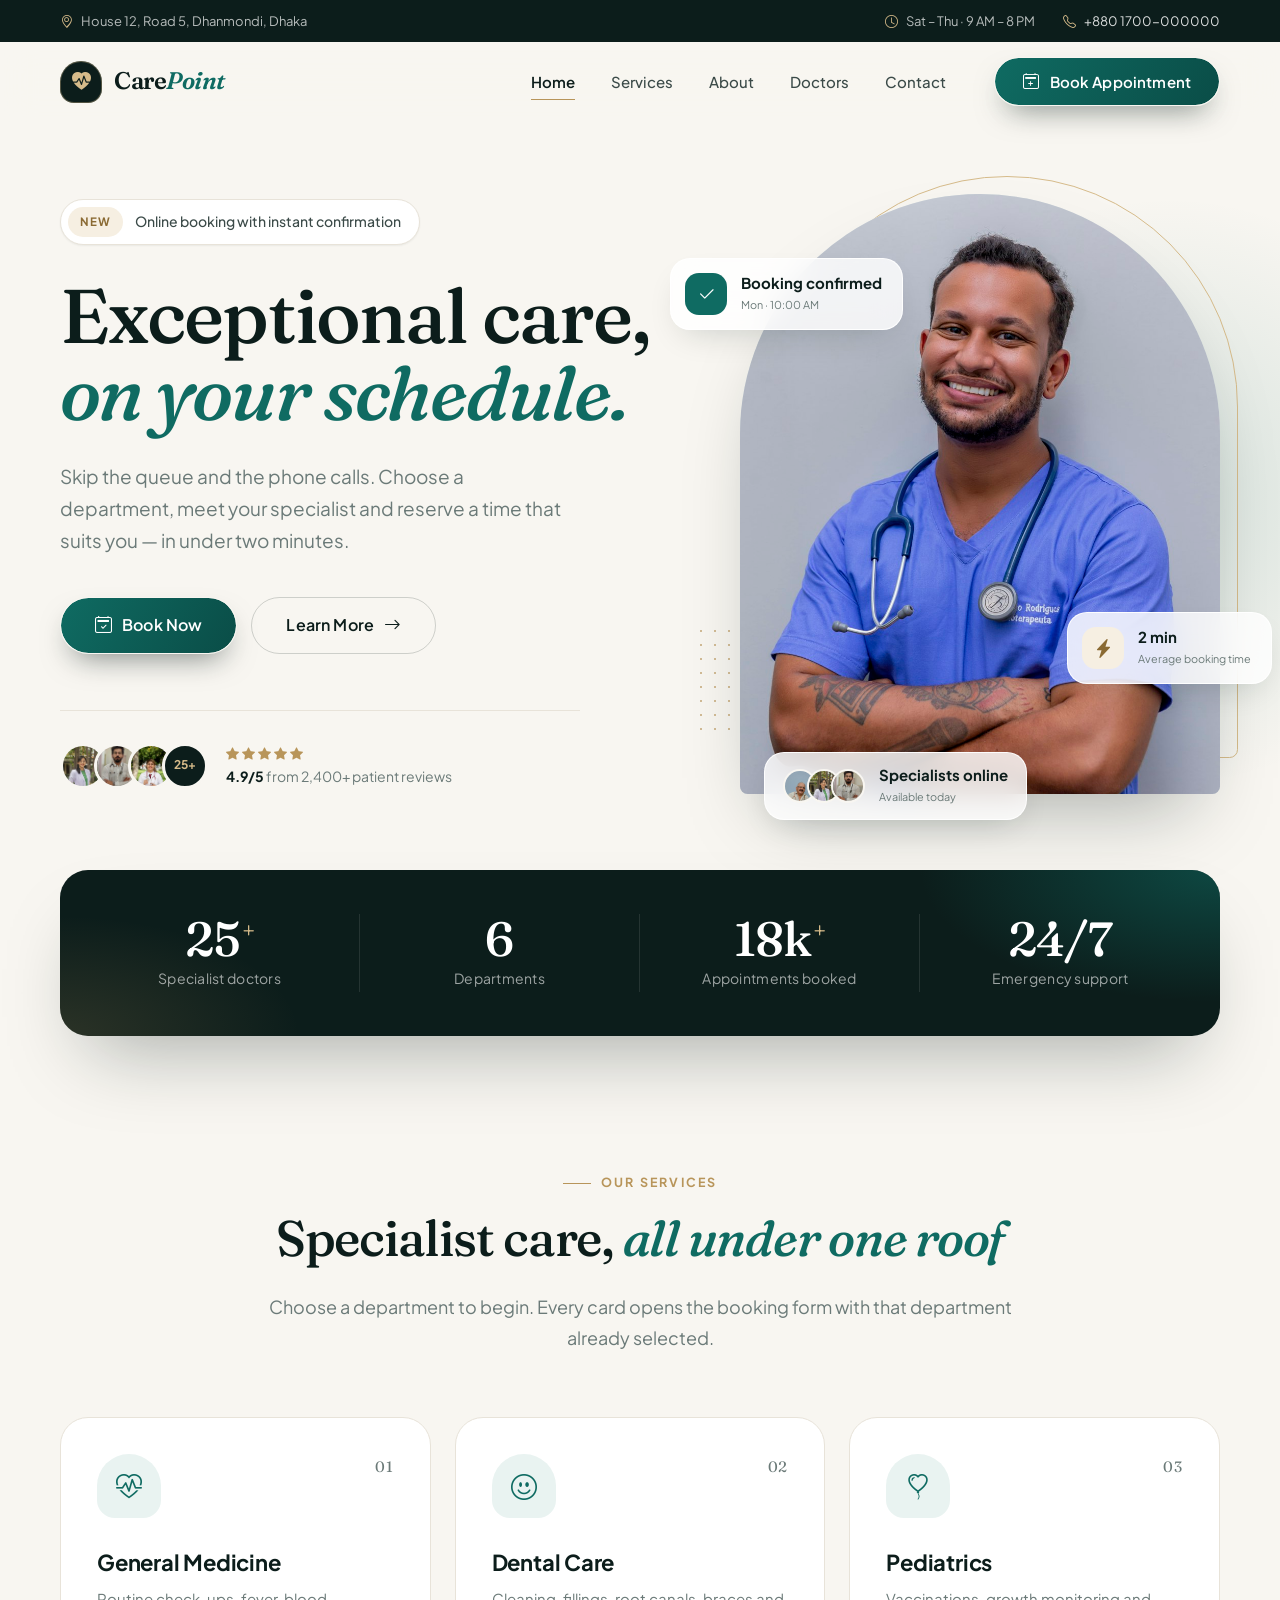
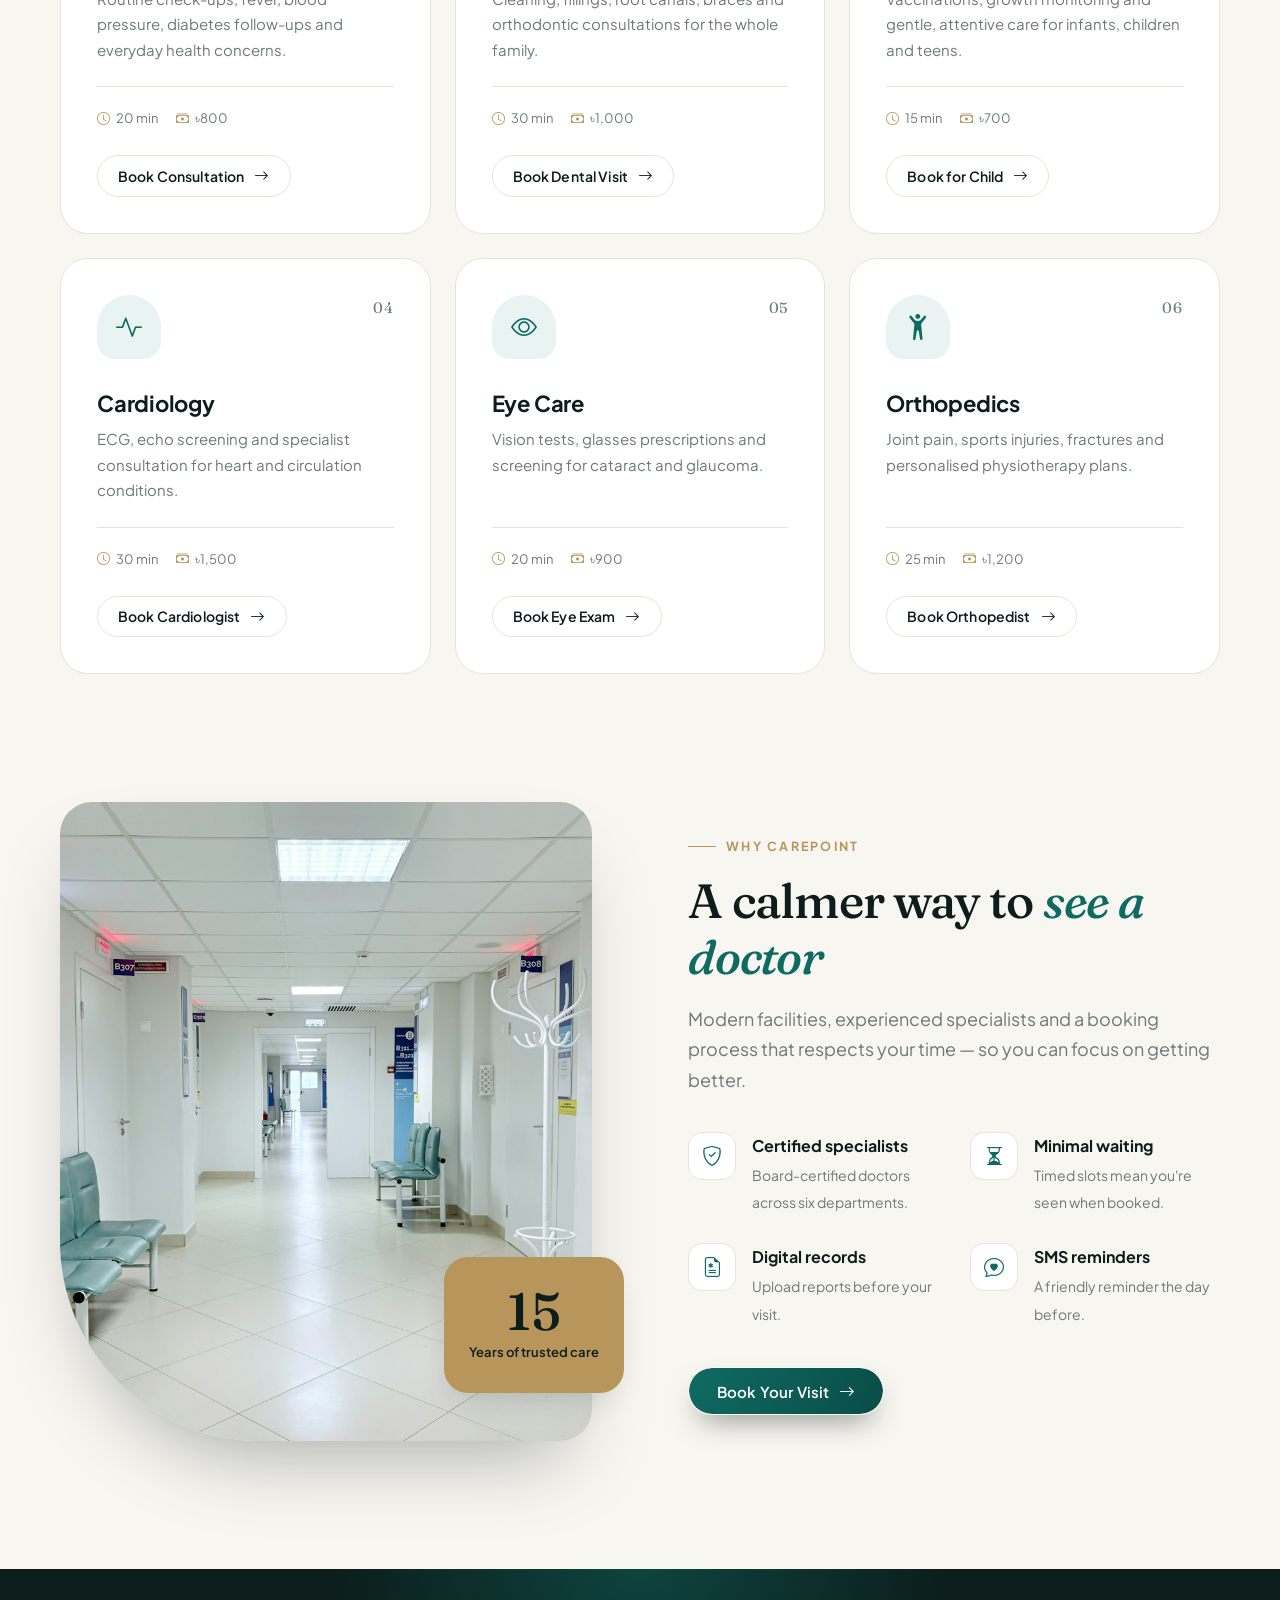
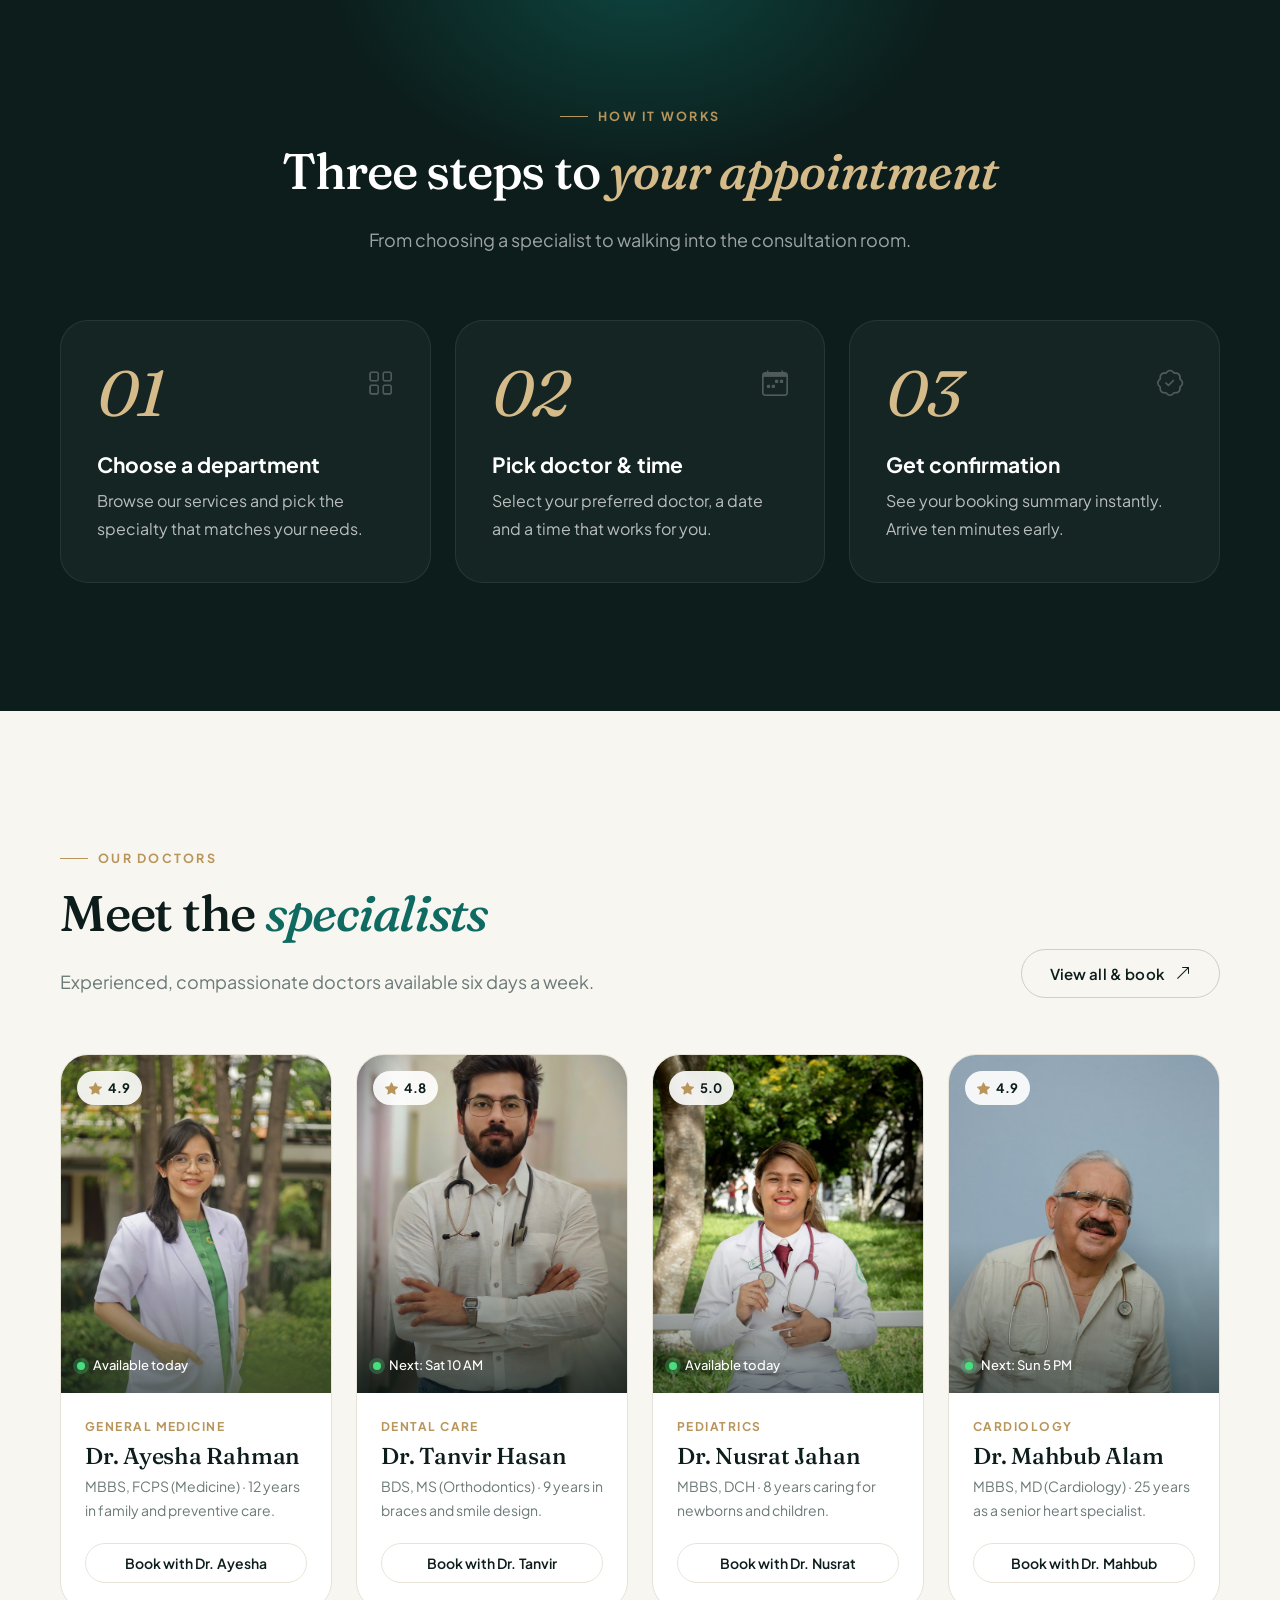
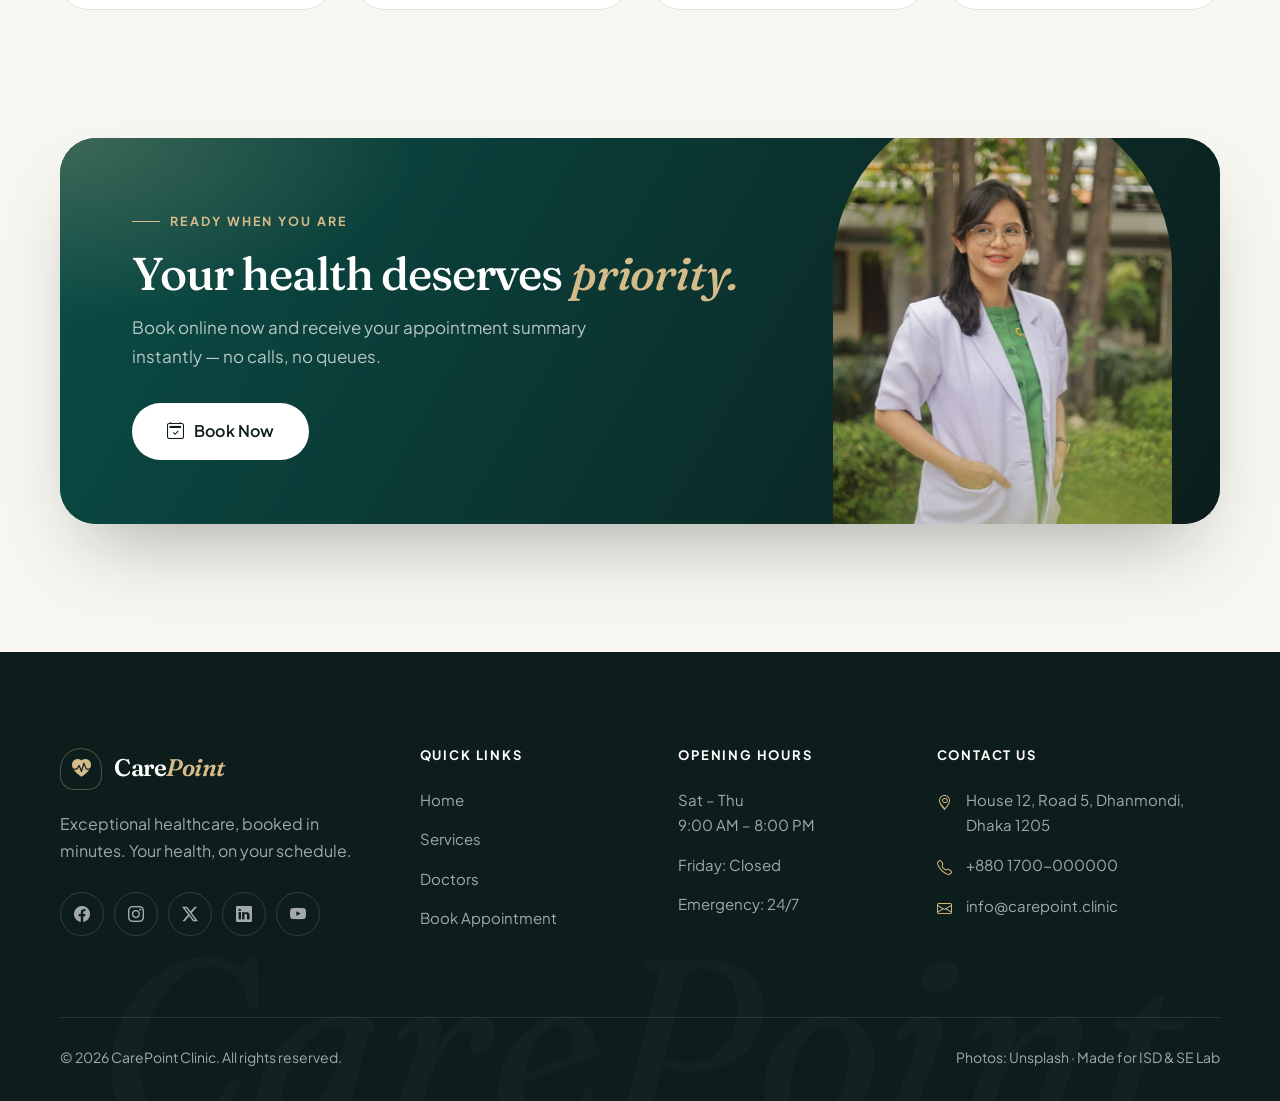
==== index.html @ 2cd85287 "Doctor Image section hero banner dr image add card hover animation change" ====
<!DOCTYPE html>
<html lang="en" class="no-js">
<head>
  <meta charset="UTF-8">
  <meta name="viewport" content="width=device-width, initial-scale=1.0">
  <title>CarePoint Clinic | Book Doctor Appointments Online</title>
  <meta name="description" content="CarePoint Clinic — choose a department, pick a specialist and book your appointment online in under two minutes.">
  <link href="assets/fonts/fonts.css" rel="stylesheet">
  <link href="assets/icons/bootstrap-icons.min.css" rel="stylesheet">
  <link href="css/style.css" rel="stylesheet">
</head>
<body>

  <!-- Top info bar -->
  <div class="topbar">
    <div class="container">
      <span class="topbar-left"><i class="bi bi-geo-alt"></i> House 12, Road 5, Dhanmondi, Dhaka</span>
      <div class="topbar-right">
        <span class="hide-sm"><i class="bi bi-clock"></i> Sat – Thu · 9 AM – 8 PM</span>
        <a href="tel:+8801700000000"><span><i class="bi bi-telephone"></i> +880 1700-000000</span></a>
      </div>
    </div>
  </div>

  <!-- ================= 1. NAVIGATION BAR ================= -->
  <nav class="nav" aria-label="Main navigation">
    <div class="container">
      <a href="index.html" class="brand"><span class="brand-mark"><i class="bi bi-heart-pulse-fill"></i></span><span>Care<em>Point</em></span></a>

      <button class="nav-toggle" type="button" aria-controls="navMenu" aria-expanded="false" aria-label="Open menu">
        <span></span><span></span><span></span>
      </button>

      <div class="nav-menu" id="navMenu">
        <ul class="nav-links">
          <li><a href="index.html" class="active" aria-current="page">Home</a></li>
          <li><a href="#services">Services</a></li>
          <li><a href="#about">About</a></li>
          <li><a href="#doctors">Doctors</a></li>
          <li><a href="#contact">Contact</a></li>
        </ul>
        <a href="book.html" class="btn btn-primary"><i class="bi bi-calendar2-plus"></i> Book Appointment</a>
      </div>
    </div>
  </nav>

  <!-- ================= 2. HERO ================= -->
  <header class="hero">
    <div class="container hero-grid">
      <div>
        <div class="hero-badge reveal"><b>NEW</b> Online booking with instant confirmation</div>
        <h1 class="display reveal">Exceptional care, <em>on your schedule.</em></h1>
        <p class="hero-lead reveal">Skip the queue and the phone calls. Choose a department, meet your specialist and reserve a time that suits you — in under two minutes.</p>

        <div class="hero-ctas reveal">
          <a href="book.html" class="btn btn-primary btn-lg"><i class="bi bi-calendar2-check"></i> Book Now</a>
          <a href="#services" class="btn btn-secondary btn-lg">Learn More <i class="bi bi-arrow-right"></i></a>
        </div>

        <div class="hero-trust reveal">
          <div class="avatars" aria-hidden="true">
            <img src="assets/images/dr-ayesha.jpg" alt="" width="46" height="46">
            <img src="assets/images/dr-tanvir.jpg" alt="" width="46" height="46">
            <img src="assets/images/dr-nusrat.jpg" alt="" width="46" height="46">
            <span>25+</span>
          </div>
          <div>
            <div class="stars" aria-label="Rated 4.9 out of 5"><i class="bi bi-star-fill"></i><i class="bi bi-star-fill"></i><i class="bi bi-star-fill"></i><i class="bi bi-star-fill"></i><i class="bi bi-star-fill"></i></div>
            <small><b>4.9/5</b> from 2,400+ patient reviews</small>
          </div>
        </div>
      </div>

      <div class="hero-media reveal">
        <div class="arch-ring" aria-hidden="true"></div>
        <div class="hero-dots" aria-hidden="true"></div>
        <div class="arch">
          <img src="assets/images/hero-doctor.jpg" alt="Smiling CarePoint doctor wearing a stethoscope" width="1000" height="1200">
        </div>
        <div class="glass glass-1" aria-hidden="true"><i class="bi bi-check2"></i><div><b>Booking confirmed</b><small>Mon · 10:00 AM</small></div></div>
        <div class="glass glass-2" aria-hidden="true"><i class="bi bi-lightning-charge-fill"></i><div><b>2 min</b><small>Average booking time</small></div></div>
        <div class="glass glass-3" aria-hidden="true">
          <div class="avatars"><img src="assets/images/dr-mahbub.jpg" alt=""><img src="assets/images/dr-ayesha.jpg" alt=""><img src="assets/images/dr-tanvir.jpg" alt=""></div>
          <div><b>Specialists online</b><small>Available today</small></div>
        </div>
      </div>
    </div>
  </header>

  <!-- Stats strip -->
  <div class="stats">
    <div class="container">
      <div class="stats-card reveal">
        <div class="stat"><b>25<sup>+</sup></b><span>Specialist doctors</span></div>
        <div class="stat"><b>6</b><span>Departments</span></div>
        <div class="stat"><b>18k<sup>+</sup></b><span>Appointments booked</span></div>
        <div class="stat"><b>24/7</b><span>Emergency support</span></div>
      </div>
    </div>
  </div>

  <main>
    <!-- ================= 3. CONTENT CARDS — Services ================= -->
    <section id="services" class="section">
      <div class="container">
        <div class="section-head reveal">
          <span class="eyebrow">Our Services</span>
          <h2 class="display">Specialist care, <em>all under one roof</em></h2>
          <p>Choose a department to begin. Every card opens the booking form with that department already selected.</p>
        </div>

        <div class="cards">
          <article class="card reveal">
            <div class="card-top"><div class="card-icon"><i class="bi bi-heart-pulse"></i></div><span class="card-num">01</span></div>
            <h3>General Medicine</h3>
            <p>Routine check-ups, fever, blood pressure, diabetes follow-ups and everyday health concerns.</p>
            <div class="card-meta"><span><i class="bi bi-clock"></i>20 min</span><span><i class="bi bi-cash-stack"></i>৳800</span></div>
            <a href="book.html?dept=general" class="btn btn-ghost">Book Consultation <i class="bi bi-arrow-right"></i></a>
          </article>
          <article class="card reveal">
            <div class="card-top"><div class="card-icon"><i class="bi bi-emoji-smile"></i></div><span class="card-num">02</span></div>
            <h3>Dental Care</h3>
            <p>Cleaning, fillings, root canals, braces and orthodontic consultations for the whole family.</p>
            <div class="card-meta"><span><i class="bi bi-clock"></i>30 min</span><span><i class="bi bi-cash-stack"></i>৳1,000</span></div>
            <a href="book.html?dept=dental" class="btn btn-ghost">Book Dental Visit <i class="bi bi-arrow-right"></i></a>
          </article>
          <article class="card reveal">
            <div class="card-top"><div class="card-icon"><i class="bi bi-balloon-heart"></i></div><span class="card-num">03</span></div>
            <h3>Pediatrics</h3>
            <p>Vaccinations, growth monitoring and gentle, attentive care for infants, children and teens.</p>
            <div class="card-meta"><span><i class="bi bi-clock"></i>15 min</span><span><i class="bi bi-cash-stack"></i>৳700</span></div>
            <a href="book.html?dept=pediatrics" class="btn btn-ghost">Book for Child <i class="bi bi-arrow-right"></i></a>
          </article>
          <article class="card reveal">
            <div class="card-top"><div class="card-icon"><i class="bi bi-activity"></i></div><span class="card-num">04</span></div>
            <h3>Cardiology</h3>
            <p>ECG, echo screening and specialist consultation for heart and circulation conditions.</p>
            <div class="card-meta"><span><i class="bi bi-clock"></i>30 min</span><span><i class="bi bi-cash-stack"></i>৳1,500</span></div>
            <a href="book.html?dept=cardiology" class="btn btn-ghost">Book Cardiologist <i class="bi bi-arrow-right"></i></a>
          </article>
          <article class="card reveal">
            <div class="card-top"><div class="card-icon"><i class="bi bi-eye"></i></div><span class="card-num">05</span></div>
            <h3>Eye Care</h3>
            <p>Vision tests, glasses prescriptions and screening for cataract and glaucoma.</p>
            <div class="card-meta"><span><i class="bi bi-clock"></i>20 min</span><span><i class="bi bi-cash-stack"></i>৳900</span></div>
            <a href="book.html?dept=eye" class="btn btn-ghost">Book Eye Exam <i class="bi bi-arrow-right"></i></a>
          </article>
          <article class="card reveal">
            <div class="card-top"><div class="card-icon"><i class="bi bi-person-arms-up"></i></div><span class="card-num">06</span></div>
            <h3>Orthopedics</h3>
            <p>Joint pain, sports injuries, fractures and personalised physiotherapy plans.</p>
            <div class="card-meta"><span><i class="bi bi-clock"></i>25 min</span><span><i class="bi bi-cash-stack"></i>৳1,200</span></div>
            <a href="book.html?dept=ortho" class="btn btn-ghost">Book Orthopedist <i class="bi bi-arrow-right"></i></a>
          </article>
        </div>
      </div>
    </section>

    <!-- About / Why choose us -->
    <section id="about" class="section" style="padding-top:0">
      <div class="container about">
        <div class="about-media reveal">
          <div class="photo"><img src="assets/images/clinic.jpg" alt="Bright, clean corridor inside CarePoint Clinic" width="1200" height="1000" loading="lazy"></div>
          <div class="about-badge"><b>15</b><span>Years of trusted care</span></div>
        </div>
        <div class="reveal">
          <span class="eyebrow">Why CarePoint</span>
          <h2 class="display">A calmer way to <em>see a doctor</em></h2>
          <p class="about-lead">Modern facilities, experienced specialists and a booking process that respects your time — so you can focus on getting better.</p>
          <ul class="features">
            <li><i class="bi bi-shield-check"></i><div><b>Certified specialists</b><span>Board-certified doctors across six departments.</span></div></li>
            <li><i class="bi bi-hourglass-split"></i><div><b>Minimal waiting</b><span>Timed slots mean you're seen when booked.</span></div></li>
            <li><i class="bi bi-file-earmark-medical"></i><div><b>Digital records</b><span>Upload reports before your visit.</span></div></li>
            <li><i class="bi bi-chat-heart"></i><div><b>SMS reminders</b><span>A friendly reminder the day before.</span></div></li>
          </ul>
          <a href="book.html" class="btn btn-primary">Book Your Visit <i class="bi bi-arrow-right"></i></a>
        </div>
      </div>
    </section>

    <!-- How it works -->
    <section id="how" class="section dark-section">
      <div class="container">
        <div class="section-head reveal">
          <span class="eyebrow">How It Works</span>
          <h2 class="display">Three steps to <em style="color:var(--gold-2)">your appointment</em></h2>
          <p>From choosing a specialist to walking into the consultation room.</p>
        </div>
        <div class="steps">
          <div class="step reveal"><i class="bi bi-grid"></i><div class="step-num">01</div><h3>Choose a department</h3><p>Browse our services and pick the specialty that matches your needs.</p></div>
          <div class="step reveal"><i class="bi bi-calendar-week"></i><div class="step-num">02</div><h3>Pick doctor &amp; time</h3><p>Select your preferred doctor, a date and a time that works for you.</p></div>
          <div class="step reveal"><i class="bi bi-patch-check"></i><div class="step-num">03</div><h3>Get confirmation</h3><p>See your booking summary instantly. Arrive ten minutes early.</p></div>
        </div>
      </div>
    </section>

    <!-- Doctors -->
    <section id="doctors" class="section">
      <div class="container">
        <div class="doctors-head reveal">
          <div class="section-head left">
            <span class="eyebrow">Our Doctors</span>
            <h2 class="display">Meet the <em>specialists</em></h2>
            <p>Experienced, compassionate doctors available six days a week.</p>
          </div>
          <a href="book.html" class="btn btn-secondary">View all &amp; book <i class="bi bi-arrow-up-right"></i></a>
        </div>

        <div class="doc-grid">
          <article class="doc reveal">
            <div class="doc-photo">
              <img src="assets/images/dr-ayesha.jpg" alt="Dr. Ayesha Rahman" width="700" height="875" loading="lazy">
              <span class="doc-rating"><i class="bi bi-star-fill"></i> 4.9</span>
              <span class="doc-avail">Available today</span>
            </div>
            <div class="doc-body">
              <div class="doc-role">General Medicine</div>
              <h3>Dr. Ayesha Rahman</h3>
              <p>MBBS, FCPS (Medicine) · 12 years in family and preventive care.</p>
              <a href="book.html?dept=general&amp;doctor=Dr.%20Ayesha%20Rahman" class="btn btn-ghost">Book with Dr. Ayesha</a>
            </div>
          </article>
          <article class="doc reveal">
            <div class="doc-photo">
              <img src="assets/images/dr-tanvir.jpg" alt="Dr. Tanvir Hasan" width="700" height="875" loading="lazy">
              <span class="doc-rating"><i class="bi bi-star-fill"></i> 4.8</span>
              <span class="doc-avail">Next: Sat 10 AM</span>
            </div>
            <div class="doc-body">
              <div class="doc-role">Dental Care</div>
              <h3>Dr. Tanvir Hasan</h3>
              <p>BDS, MS (Orthodontics) · 9 years in braces and smile design.</p>
              <a href="book.html?dept=dental&amp;doctor=Dr.%20Tanvir%20Hasan" class="btn btn-ghost">Book with Dr. Tanvir</a>
            </div>
          </article>
          <article class="doc reveal">
            <div class="doc-photo">
              <img src="assets/images/dr-nusrat.jpg" alt="Dr. Nusrat Jahan" width="700" height="875" loading="lazy">
              <span class="doc-rating"><i class="bi bi-star-fill"></i> 5.0</span>
              <span class="doc-avail">Available today</span>
            </div>
            <div class="doc-body">
              <div class="doc-role">Pediatrics</div>
              <h3>Dr. Nusrat Jahan</h3>
              <p>MBBS, DCH · 8 years caring for newborns and children.</p>
              <a href="book.html?dept=pediatrics&amp;doctor=Dr.%20Nusrat%20Jahan" class="btn btn-ghost">Book with Dr. Nusrat</a>
            </div>
          </article>
          <article class="doc reveal">
            <div class="doc-photo">
              <img src="assets/images/dr-mahbub.jpg" alt="Dr. Mahbub Alam" width="700" height="875" loading="lazy">
              <span class="doc-rating"><i class="bi bi-star-fill"></i> 4.9</span>
              <span class="doc-avail">Next: Sun 5 PM</span>
            </div>
            <div class="doc-body">
              <div class="doc-role">Cardiology</div>
              <h3>Dr. Mahbub Alam</h3>
              <p>MBBS, MD (Cardiology) · 25 years as a senior heart specialist.</p>
              <a href="book.html?dept=cardiology&amp;doctor=Dr.%20Mahbub%20Alam" class="btn btn-ghost">Book with Dr. Mahbub</a>
            </div>
          </article>
        </div>
        <div class="swipe-hint"><i class="bi bi-arrow-left-right"></i> Swipe to see more doctors</div>
      </div>
    </section>

    <!-- CTA band -->
    <section class="container">
      <div class="cta-band reveal">
        <div class="cta-copy">
          <span class="eyebrow">Ready when you are</span>
          <h2 class="display">Your health deserves <em style="color:var(--gold-2)">priority.</em></h2>
          <p>Book online now and receive your appointment summary instantly — no calls, no queues.</p>
          <a href="book.html" class="btn btn-light btn-lg"><i class="bi bi-calendar2-check"></i> Book Now</a>
        </div>
        <div class="cta-img" aria-hidden="true"><img src="assets/images/dr-ayesha.jpg" alt="" loading="lazy"></div>
      </div>
    </section>
  </main>

  <!-- ================= 4. FOOTER ================= -->
  <footer id="contact" class="footer">
    <div class="container">
      <div class="footer-grid">
        <div>
          <a href="index.html" class="brand"><span class="brand-mark"><i class="bi bi-heart-pulse-fill"></i></span><span>Care<em style="color:var(--gold-2)">Point</em></span></a>
          <p>Exceptional healthcare, booked in minutes. Your health, on your schedule.</p>
          <div class="social">
            <a href="https://facebook.com" target="_blank" rel="noopener" aria-label="Facebook"><i class="bi bi-facebook"></i></a>
            <a href="https://instagram.com" target="_blank" rel="noopener" aria-label="Instagram"><i class="bi bi-instagram"></i></a>
            <a href="https://x.com" target="_blank" rel="noopener" aria-label="X (Twitter)"><i class="bi bi-twitter-x"></i></a>
            <a href="https://linkedin.com" target="_blank" rel="noopener" aria-label="LinkedIn"><i class="bi bi-linkedin"></i></a>
            <a href="https://youtube.com" target="_blank" rel="noopener" aria-label="YouTube"><i class="bi bi-youtube"></i></a>
          </div>
        </div>
        <div>
          <h4>Quick Links</h4>
          <ul>
            <li><a href="index.html">Home</a></li>
            <li><a href="#services">Services</a></li>
            <li><a href="#doctors">Doctors</a></li>
            <li><a href="book.html">Book Appointment</a></li>
          </ul>
        </div>
        <div>
          <h4>Opening Hours</h4>
          <ul>
            <li>Sat – Thu<br>9:00 AM – 8:00 PM</li>
            <li>Friday: Closed</li>
            <li>Emergency: 24/7</li>
          </ul>
        </div>
        <div>
          <h4>Contact Us</h4>
          <ul class="contact-list">
            <li><i class="bi bi-geo-alt"></i><span>House 12, Road 5, Dhanmondi, Dhaka 1205</span></li>
            <li><i class="bi bi-telephone"></i><a href="tel:+8801700000000">+880 1700-000000</a></li>
            <li><i class="bi bi-envelope"></i><a href="mailto:info@carepoint.clinic">info@carepoint.clinic</a></li>
          </ul>
        </div>
      </div>
      <div class="footer-bottom">
        <span>&copy; <span id="year"></span> CarePoint Clinic. All rights reserved.</span>
        <span>Photos: Unsplash · Made for ISD &amp; SE Lab</span>
      </div>
    </div>
  </footer>

  <script src="js/main.js"></script>
</body>
</html>
---- assets/fonts/fonts.css ----
/* Self-hosted fonts (work offline) */
@font-face { font-family: "Fraunces"; font-style: normal; font-weight: 100 900; font-display: swap; src: url("fraunces-latin-wght-normal.woff2") format("woff2"); }
@font-face { font-family: "Fraunces"; font-style: italic; font-weight: 100 900; font-display: swap; src: url("fraunces-latin-wght-italic.woff2") format("woff2"); }
@font-face { font-family: "Plus Jakarta Sans"; font-weight: 400; font-display: swap; src: url("plus-jakarta-sans-latin-400-normal.woff2") format("woff2"); }
@font-face { font-family: "Plus Jakarta Sans"; font-weight: 500; font-display: swap; src: url("plus-jakarta-sans-latin-500-normal.woff2") format("woff2"); }
@font-face { font-family: "Plus Jakarta Sans"; font-weight: 600; font-display: swap; src: url("plus-jakarta-sans-latin-600-normal.woff2") format("woff2"); }
@font-face { font-family: "Plus Jakarta Sans"; font-weight: 700; font-display: swap; src: url("plus-jakarta-sans-latin-700-normal.woff2") format("woff2"); }
@font-face { font-family: "Plus Jakarta Sans"; font-weight: 800; font-display: swap; src: url("plus-jakarta-sans-latin-800-normal.woff2") format("woff2"); }
---- css/style.css ----
/* ==========================================================================
   CarePoint Clinic — Premium UI
   Breakpoints
     Desktop : ≥ 1024px
     Tablet  : 768px – 1023px
     Mobile  : ≤ 767px
   ========================================================================== */

/* ---------- 1. Design tokens ---------- */
:root {
  --ink: #0c1d1b;          /* deep green-black */
  --ink-2: #3b4a48;
  --muted: #6b7a78;
  --line: #e8e3d9;         /* warm hairline */
  --bg: #f8f6f1;           /* ivory */
  --bg-2: #f1ede4;
  --surface: #ffffff;

  --brand: #0f6b62;        /* emerald */
  --brand-600: #0d5d55;
  --brand-700: #0a4d47;
  --brand-50: #e9f3f1;
  --brand-100: #cfe5e1;
  --gold: #b8955a;         /* champagne gold */
  --gold-2: #d6bb8a;
  --gold-50: #f6efe2;
  --danger: #c62828;
  --danger-50: #fdf1f1;
  --success: #15803d;

  --radius-sm: 10px;
  --radius: 16px;
  --radius-lg: 28px;
  --shadow-sm: 0 1px 2px rgba(12, 29, 27, .06);
  --shadow: 0 14px 34px -14px rgba(12, 29, 27, .20);
  --shadow-lg: 0 40px 80px -30px rgba(12, 29, 27, .35);

  --font: "Plus Jakarta Sans", system-ui, -apple-system, "Segoe UI", sans-serif;
  --font-display: "Fraunces", Georgia, serif;
  --container: 1240px;
  --nav-h: 80px;
  --ease: cubic-bezier(.2, .7, .2, 1);
}

/* ---------- 2. Base ---------- */
*, *::before, *::after { box-sizing: border-box; }
html { scroll-behavior: smooth; scroll-padding-top: calc(var(--nav-h) + 12px); }
body {
  margin: 0; font-family: var(--font); font-size: 16px; line-height: 1.7;
  color: var(--ink-2); background: var(--bg); -webkit-font-smoothing: antialiased; overflow-x: hidden;
}
img { max-width: 100%; display: block; }
a { color: var(--brand); text-decoration: none; }
h1, h2, h3, h4 { color: var(--ink); line-height: 1.15; margin: 0 0 .5em; }
p { margin: 0 0 1em; }
button, input, select, textarea { font: inherit; color: inherit; }
:focus-visible { outline: 3px solid rgba(15, 107, 98, .4); outline-offset: 3px; }
::selection { background: var(--brand); color: #fff; }
.hidden { display: none !important; }

.container { width: 100%; max-width: var(--container); margin: 0 auto; padding: 0 40px; }

.eyebrow {
  display: inline-flex; align-items: center; gap: 10px;
  font-size: 12.5px; font-weight: 700; letter-spacing: .18em; text-transform: uppercase; color: var(--gold);
}
.eyebrow::before { content: ""; width: 28px; height: 1px; background: currentColor; }
.display { font-family: var(--font-display); font-weight: 500; letter-spacing: -.025em; }
.display em { font-style: italic; color: var(--brand); }

.section { padding: 128px 0; }
.section-head { max-width: 760px; margin: 0 auto 64px; text-align: center; }
.section-head h2 { font-size: 50px; margin-top: 16px; }
.section-head p { color: var(--muted); font-size: 18px; margin: 0; }
.section-head.left { text-align: left; margin-left: 0; }

/* scroll reveal */
.reveal { opacity: 0; transform: translateY(28px); transition: opacity .9s var(--ease), transform .9s var(--ease); }
.reveal.in { opacity: 1; transform: none; }
.no-js .reveal { opacity: 1; transform: none; }

/* ---------- 3. Buttons ---------- */
.btn {
  position: relative; display: inline-flex; align-items: center; justify-content: center; gap: 10px;
  padding: 15px 28px; border-radius: 999px; border: 1px solid transparent; overflow: hidden;
  font-weight: 600; font-size: 15px; line-height: 1; cursor: pointer; white-space: nowrap; letter-spacing: .01em;
  transition: transform .35s var(--ease), box-shadow .35s var(--ease), background .3s, color .3s, border-color .3s;
}
.btn i { font-size: 1.05em; transition: transform .35s var(--ease); }
.btn:hover i.bi-arrow-right, .btn:hover i.bi-arrow-up-right { transform: translateX(3px); }
.btn-primary { background: var(--ink); color: #fff; box-shadow: 0 14px 30px -12px rgba(12, 29, 27, .55); }
.btn-primary::before {
  content: ""; position: absolute; inset: 0; border-radius: inherit; z-index: -1;
  background: linear-gradient(120deg, var(--brand) 0%, var(--brand-700) 100%); transition: opacity .35s;
}
.btn-primary { isolation: isolate; background: transparent; }
.btn-primary:hover { transform: translateY(-2px); box-shadow: 0 20px 36px -14px rgba(15, 107, 98, .7); }
.btn-primary:hover::before { opacity: .92; }
.btn-secondary { background: transparent; color: var(--ink); border-color: rgba(12, 29, 27, .18); }
.btn-secondary:hover { background: var(--ink); color: #fff; border-color: var(--ink); transform: translateY(-2px); }
.btn-light { background: #fff; color: var(--ink); }
.btn-light:hover { background: var(--gold-50); transform: translateY(-2px); }
.btn-ghost { background: transparent; color: var(--ink); border-color: var(--line); padding: 12px 20px; font-size: 14px; }
.btn-ghost:hover { background: var(--ink); color: #fff; border-color: var(--ink); }
.btn-lg { padding: 19px 34px; font-size: 16px; }
.btn-block { width: 100%; }

/* ---------- 4. Navbar ---------- */
.topbar { background: var(--ink); color: rgba(255, 255, 255, .7); font-size: 13px; }
.topbar .container { display: flex; justify-content: space-between; align-items: center; height: 42px; gap: 16px; }
.topbar a { color: rgba(255, 255, 255, .85); }
.topbar a:hover { color: #fff; }
.topbar span { display: inline-flex; align-items: center; gap: 8px; }
.topbar i { color: var(--gold-2); }
.topbar-right { display: flex; gap: 28px; }

.nav {
  position: sticky; top: 0; z-index: 100; height: var(--nav-h);
  background: rgba(248, 246, 241, .78); backdrop-filter: saturate(160%) blur(16px);
  -webkit-backdrop-filter: saturate(160%) blur(16px);
  border-bottom: 1px solid transparent; transition: border-color .3s, box-shadow .3s, background .3s;
}
.nav.scrolled { background: rgba(255, 255, 255, .9); border-color: var(--line); box-shadow: 0 10px 30px -20px rgba(12, 29, 27, .3); }
.nav .container { height: 100%; display: flex; align-items: center; justify-content: space-between; gap: 24px; }
.brand { display: flex; align-items: center; gap: 12px; font-family: var(--font-display); font-weight: 600; font-size: 24px; color: var(--ink); letter-spacing: -.02em; }
.brand-mark {
  width: 42px; height: 42px; border-radius: 50% 50% 14px 14px; display: grid; place-items: center; color: var(--gold-2); font-size: 19px;
  background: var(--ink); box-shadow: inset 0 0 0 1px rgba(214, 187, 138, .35);
}
.brand em { font-style: italic; color: var(--brand); }
.nav-menu { display: flex; align-items: center; gap: 32px; }
.nav-links { display: flex; gap: 4px; list-style: none; margin: 0; padding: 0; }
.nav-links a {
  position: relative; display: block; padding: 10px 16px; font-weight: 500; font-size: 15px; color: var(--ink-2); transition: color .2s;
}
.nav-links a::after {
  content: ""; position: absolute; left: 16px; right: 16px; bottom: 4px; height: 1.5px; background: var(--gold);
  transform: scaleX(0); transform-origin: right; transition: transform .35s var(--ease);
}
.nav-links a:hover { color: var(--ink); }
.nav-links a:hover::after, .nav-links a.active::after { transform: scaleX(1); transform-origin: left; }
.nav-links a.active { color: var(--ink); font-weight: 600; }
.nav-toggle {
  display: none; width: 48px; height: 48px; border-radius: 50%; border: 1px solid var(--line); background: #fff;
  align-items: center; justify-content: center; cursor: pointer; flex-direction: column; gap: 5px;
}
.nav-toggle span { display: block; width: 18px; height: 1.5px; background: var(--ink); border-radius: 2px; transition: transform .3s, opacity .3s; }
.nav-toggle[aria-expanded="true"] span:nth-child(1) { transform: translateY(6.5px) rotate(45deg); }
.nav-toggle[aria-expanded="true"] span:nth-child(2) { opacity: 0; }
.nav-toggle[aria-expanded="true"] span:nth-child(3) { transform: translateY(-6.5px) rotate(-45deg); }

/* ---------- 5. Hero ---------- */
.hero { position: relative; overflow: hidden; padding: 72px 0 140px; }
.hero::before {
  content: ""; position: absolute; top: -40px; right: -300px; width: 820px; height: 820px; border-radius: 50%;
  background: radial-gradient(closest-side, rgba(15, 107, 98, .14), transparent 72%); pointer-events: none;
}
.hero-grid { position: relative; z-index: 1; display: grid; grid-template-columns: 1.1fr .9fr; gap: 72px; align-items: center; }
.hero-badge {
  display: inline-flex; align-items: center; gap: 12px; padding: 7px 18px 7px 7px; border-radius: 999px;
  background: #fff; border: 1px solid var(--line); box-shadow: var(--shadow-sm); font-size: 14px; font-weight: 500; margin-bottom: 32px; color: var(--ink-2);
}
.hero-badge b { background: var(--gold-50); color: #8a6a33; padding: 5px 12px; border-radius: 999px; font-size: 11.5px; letter-spacing: .08em; }
.hero h1 { font-size: 76px; line-height: 1.02; margin-bottom: 28px; }
.hero-lead { font-size: 19px; color: var(--muted); max-width: 520px; margin-bottom: 40px; }
.hero-ctas { display: flex; flex-wrap: wrap; gap: 14px; margin-bottom: 56px; }
.hero-trust { display: flex; align-items: center; gap: 18px; padding-top: 32px; border-top: 1px solid var(--line); max-width: 520px; }
.avatars { display: flex; }
.avatars img, .avatars span {
  width: 46px; height: 46px; border-radius: 50%; border: 3px solid var(--bg); margin-left: -12px; object-fit: cover; object-position: top;
}
.avatars :first-child { margin-left: 0; }
.avatars span { display: grid; place-items: center; background: var(--ink); color: var(--gold-2); font-size: 12px; font-weight: 700; }
.hero-trust .stars { color: var(--gold); font-size: 13px; letter-spacing: 3px; }
.hero-trust small { display: block; color: var(--muted); font-size: 14px; }
.hero-trust small b { color: var(--ink); }

/* hero media — arch portrait */
.hero-media { position: relative; justify-self: end; width: 100%; max-width: 480px; }
.arch {
  position: relative; aspect-ratio: 4 / 5; border-radius: 999px 999px 32px 32px; overflow: hidden;
  background: linear-gradient(180deg, #dfe9e6, #cfdcd8); box-shadow: var(--shadow-lg);
}
.arch img { width: 100%; height: 100%; object-fit: cover; object-position: top center; transform: scale(1.02); transition: transform 1.2s var(--ease); }
.hero-media:hover .arch img { transform: scale(1.06); }
.arch-ring {
  position: absolute; inset: -18px -18px 36px 36px; border: 1px solid var(--gold-2); border-radius: 999px 999px 36px 36px; z-index: -1;
}
.hero-dots {
  position: absolute; left: -46px; bottom: 60px; width: 110px; height: 110px; z-index: -1; opacity: .6;
  background-image: radial-gradient(var(--gold) 1.5px, transparent 1.5px); background-size: 14px 14px;
}
.glass {
  position: absolute; display: flex; align-items: center; gap: 14px; padding: 14px 20px 14px 14px; border-radius: 20px;
  background: rgba(255, 255, 255, .82); backdrop-filter: blur(14px); -webkit-backdrop-filter: blur(14px);
  border: 1px solid rgba(255, 255, 255, .9); box-shadow: var(--shadow); font-size: 13px; animation: floaty 7s ease-in-out infinite;
}
.glass i { width: 42px; height: 42px; border-radius: 14px; display: grid; place-items: center; font-size: 19px; flex-shrink: 0; }
.glass b { display: block; color: var(--ink); font-size: 15px; line-height: 1.3; }
.glass small { color: var(--muted); }
.glass-1 { top: 64px; left: -70px; }
.glass-1 i { background: var(--brand); color: #fff; }
.glass-2 { bottom: 110px; right: -52px; animation-delay: -3.5s; }
.glass-2 i { background: var(--gold-50); color: #8a6a33; }
.glass-3 { bottom: -26px; left: 24px; animation-delay: -1.5s; padding: 12px 18px; }
.glass-3 .avatars img { width: 34px; height: 34px; border-width: 2px; margin-left: -10px; }
.glass-3 .avatars img:first-child { margin-left: 0; }
@keyframes floaty { 0%, 100% { transform: translateY(0); } 50% { transform: translateY(-10px); } }

/* ---------- 6. Stats strip ---------- */
.stats { margin-top: -64px; position: relative; z-index: 2; }
.stats-card {
  display: grid; grid-template-columns: repeat(4, 1fr); background: var(--ink); color: #fff; border-radius: var(--radius-lg);
  padding: 44px 20px; box-shadow: var(--shadow-lg); position: relative; overflow: hidden;
}
.stats-card::before {
  content: ""; position: absolute; inset: 0; pointer-events: none;
  background: radial-gradient(500px 220px at 100% 0%, rgba(15, 107, 98, .55), transparent 60%),
              radial-gradient(400px 200px at 0% 100%, rgba(184, 149, 90, .18), transparent 60%);
}
.stat { position: relative; text-align: center; padding: 0 16px; border-right: 1px solid rgba(255, 255, 255, .1); }
.stat:last-child { border-right: 0; }
.stat b { display: block; font-family: var(--font-display); font-size: 48px; font-weight: 500; line-height: 1.05; letter-spacing: -.02em; }
.stat b sup { font-size: .5em; color: var(--gold-2); margin-left: 2px; }
.stat span { color: rgba(255, 255, 255, .6); font-size: 14px; letter-spacing: .02em; }

/* ---------- 7. Service cards ---------- */
.cards { display: grid; grid-template-columns: repeat(3, 1fr); gap: 24px; }
.card {
  position: relative; display: flex; flex-direction: column; background: var(--surface); border: 1px solid var(--line);
  border-radius: var(--radius-lg); padding: 36px; overflow: hidden; isolation: isolate;
  transition: transform .5s var(--ease), box-shadow .5s var(--ease), border-color .4s;
}
.card::before {
  content: ""; position: absolute; inset: 0; z-index: -1; background: var(--ink);
  clip-path: circle(0% at 100% 0%); transition: clip-path .7s var(--ease);
}
.card:hover { transform: translateY(-8px); box-shadow: var(--shadow-lg); border-color: transparent; }
.card:hover::before { clip-path: circle(150% at 100% 0%); }
.card-top { display: flex; justify-content: space-between; align-items: flex-start; margin-bottom: 32px; }
.card-icon {
  width: 64px; height: 64px; border-radius: 50% 50% 18px 18px; display: grid; place-items: center; font-size: 26px;
  background: var(--brand-50); color: var(--brand); transition: background .4s, color .4s;
}
.card-num { font-family: var(--font-display); font-size: 15px; color: var(--muted); letter-spacing: .06em; transition: color .4s; }
.card h3 { font-size: 22px; font-weight: 700; letter-spacing: -.01em; margin-bottom: 10px; transition: color .4s; }
.card p { color: var(--muted); font-size: 15px; flex: 1; margin-bottom: 24px; transition: color .4s; }
.card-meta { display: flex; gap: 18px; font-size: 13px; color: var(--muted); margin-bottom: 26px; padding-top: 20px; border-top: 1px solid var(--line); transition: color .4s, border-color .4s; }
.card-meta i { color: var(--gold); margin-right: 6px; }
.card .btn { align-self: flex-start; }
.card:hover h3, .card:hover .btn-ghost { color: #fff; }
.card:hover p, .card:hover .card-meta, .card:hover .card-num { color: rgba(255, 255, 255, .65); }
.card:hover .card-meta { border-color: rgba(255, 255, 255, .12); }
.card:hover .card-icon { background: var(--gold); color: var(--ink); }
.card:hover .btn-ghost { border-color: rgba(255, 255, 255, .3); }
.card:hover .btn-ghost:hover { background: #fff; color: var(--ink); }

/* ---------- 8. About / Why us ---------- */
.about { display: grid; grid-template-columns: 1fr 1fr; gap: 96px; align-items: center; }
.about-media { position: relative; }
.about-media .photo { border-radius: 32px 32px 32px 200px; overflow: hidden; aspect-ratio: 5 / 6; box-shadow: var(--shadow-lg); }
.about-media .photo img { width: 100%; height: 100%; object-fit: cover; }
.about-badge {
  position: absolute; right: -32px; bottom: 48px; width: 180px; padding: 28px 24px; border-radius: 24px; text-align: center;
  background: var(--gold); color: var(--ink); box-shadow: var(--shadow);
}
.about-badge b { display: block; font-family: var(--font-display); font-size: 52px; font-weight: 500; line-height: 1; }
.about-badge span { font-size: 13px; font-weight: 600; }
.about h2 { font-size: 48px; margin: 16px 0 20px; }
.about-lead { font-size: 18px; color: var(--muted); margin-bottom: 36px; }
.features { list-style: none; margin: 0 0 40px; padding: 0; display: grid; grid-template-columns: 1fr 1fr; gap: 28px 32px; }
.features li { display: flex; gap: 16px; }
.features i {
  width: 48px; height: 48px; flex-shrink: 0; border-radius: 14px; display: grid; place-items: center; font-size: 20px;
  background: #fff; border: 1px solid var(--line); color: var(--brand);
}
.features b { display: block; color: var(--ink); font-size: 16px; margin-bottom: 2px; }
.features span { font-size: 14px; color: var(--muted); line-height: 1.55; }

/* ---------- 9. How it works ---------- */
.dark-section { background: var(--ink); color: rgba(255, 255, 255, .7); position: relative; overflow: hidden; }
.dark-section::before {
  content: ""; position: absolute; top: -300px; left: 50%; width: 900px; height: 600px; transform: translateX(-50%);
  background: radial-gradient(closest-side, rgba(15, 107, 98, .5), transparent 70%); pointer-events: none;
}
.dark-section .section-head h2 { color: #fff; }
.dark-section .section-head p { color: rgba(255, 255, 255, .6); }
.dark-section .container { position: relative; }
.steps { display: grid; grid-template-columns: repeat(3, 1fr); gap: 24px; }
.step {
  position: relative; padding: 40px 36px; border-radius: var(--radius-lg);
  background: rgba(255, 255, 255, .04); border: 1px solid rgba(255, 255, 255, .08); transition: background .4s, border-color .4s, transform .5s var(--ease);
}
.step:hover { background: rgba(255, 255, 255, .07); border-color: rgba(214, 187, 138, .35); transform: translateY(-6px); }
.step-num { font-family: var(--font-display); font-style: italic; font-size: 64px; line-height: 1; color: var(--gold-2); margin-bottom: 28px; }
.step h3 { font-size: 21px; color: #fff; }
.step p { margin: 0; }
.step i { position: absolute; top: 40px; right: 36px; font-size: 26px; color: rgba(255, 255, 255, .25); }

/* ---------- 10. Doctors ---------- */
.doctors-head { display: flex; justify-content: space-between; align-items: flex-end; gap: 32px; margin-bottom: 56px; }
.doctors-head .section-head { margin: 0; }
.doc-grid { display: grid; grid-template-columns: repeat(4, 1fr); gap: 24px; }
.doc {
  display: flex; flex-direction: column; background: #fff; border-radius: var(--radius-lg); overflow: hidden;
  border: 1px solid var(--line); transition: transform .5s var(--ease), box-shadow .5s var(--ease);
}
.doc:hover { transform: translateY(-8px); box-shadow: var(--shadow-lg); }
.doc-photo { position: relative; aspect-ratio: 4 / 5; overflow: hidden; background: var(--bg-2); }
.doc-photo img { width: 100%; height: 100%; object-fit: cover; object-position: top center; transition: transform 1s var(--ease); }
.doc:hover .doc-photo img { transform: scale(1.06); }
.doc-photo::after { content: ""; position: absolute; inset: 55% 0 0; background: linear-gradient(transparent, rgba(12, 29, 27, .55)); }
.doc-rating {
  position: absolute; top: 16px; left: 16px; z-index: 1; display: inline-flex; align-items: center; gap: 6px; padding: 6px 12px; border-radius: 999px;
  background: rgba(255, 255, 255, .9); backdrop-filter: blur(8px); font-size: 13px; font-weight: 700; color: var(--ink);
}
.doc-rating i { color: var(--gold); }
.doc-avail {
  position: absolute; left: 16px; bottom: 16px; z-index: 1; display: inline-flex; align-items: center; gap: 8px;
  color: #fff; font-size: 13px; font-weight: 500;
}
.doc-avail::before { content: ""; width: 8px; height: 8px; border-radius: 50%; background: #4ade80; box-shadow: 0 0 0 4px rgba(74, 222, 128, .25); }
.doc-body { display: flex; flex-direction: column; flex: 1; padding: 24px 24px 26px; }
.doc-role { font-size: 12px; font-weight: 700; letter-spacing: .12em; text-transform: uppercase; color: var(--gold); margin-bottom: 6px; }
.doc h3 { font-family: var(--font-display); font-weight: 500; font-size: 23px; letter-spacing: -.01em; margin-bottom: 6px; }
.doc p { font-size: 14px; color: var(--muted); flex: 1; margin-bottom: 20px; }
.doc .btn { width: 100%; }

/* ---------- 11. CTA band ---------- */
.cta-band {
  position: relative; overflow: hidden; display: grid; grid-template-columns: 1.3fr .7fr; align-items: center; gap: 32px;
  border-radius: 36px; color: #fff; background: var(--brand-700); box-shadow: var(--shadow-lg); min-height: 340px;
}
.cta-band::before {
  content: ""; position: absolute; inset: 0;
  background: radial-gradient(600px 300px at 0% 0%, rgba(214, 187, 138, .25), transparent 60%), linear-gradient(120deg, var(--brand-700), var(--ink));
}
.cta-copy { position: relative; padding: 64px 0 64px 72px; }
.cta-band h2 { color: #fff; font-size: 46px; margin: 16px 0 12px; }
.cta-band p { color: rgba(255, 255, 255, .7); margin: 0 0 32px; font-size: 17px; max-width: 460px; }
.cta-band .eyebrow { color: var(--gold-2); }
.cta-img { position: relative; align-self: end; height: 100%; min-height: 340px; }
.cta-img img { position: absolute; right: 48px; bottom: 0; height: 110%; width: auto; max-width: none; object-fit: cover; border-radius: 999px 999px 0 0; }

/* ---------- 12. Footer ---------- */
.footer { background: var(--ink); color: rgba(255, 255, 255, .62); padding: 96px 0 32px; margin-top: 128px; position: relative; overflow: hidden; }
.footer::before {
  content: "CarePoint"; position: absolute; left: 50%; bottom: -60px; transform: translateX(-50%); white-space: nowrap;
  font-family: var(--font-display); font-style: italic; font-size: 240px; line-height: 1; color: rgba(255, 255, 255, .025); pointer-events: none;
}
.footer .container { position: relative; }
.footer-grid { display: grid; grid-template-columns: 1.5fr 1fr 1fr 1.4fr; gap: 56px; }
.footer .brand { color: #fff; margin-bottom: 20px; }
.footer h4 { color: #fff; font-size: 13px; font-weight: 700; letter-spacing: .14em; text-transform: uppercase; margin-bottom: 24px; }
.footer ul { list-style: none; padding: 0; margin: 0; }
.footer li { margin-bottom: 14px; font-size: 15px; }
.footer a { color: rgba(255, 255, 255, .62); transition: color .2s; }
.footer a:hover { color: var(--gold-2); }
.contact-list li { display: flex; gap: 14px; }
.contact-list i { color: var(--gold-2); margin-top: 2px; }
.social { display: flex; gap: 10px; margin-top: 28px; }
.social a {
  width: 44px; height: 44px; border-radius: 50%; display: grid; place-items: center; font-size: 16px;
  border: 1px solid rgba(255, 255, 255, .14); transition: background .3s, border-color .3s, color .3s, transform .3s var(--ease);
}
.social a:hover { background: var(--gold); border-color: var(--gold); color: var(--ink); transform: translateY(-3px); }
.footer-bottom {
  display: flex; justify-content: space-between; gap: 16px; margin-top: 72px; padding-top: 28px;
  border-top: 1px solid rgba(255, 255, 255, .1); font-size: 14px;
}

/* ==========================================================================
   13. BOOKING PAGE
   ========================================================================== */
.page-hero { position: relative; overflow: hidden; padding: 80px 0 170px; color: #fff; background: var(--ink); }
.page-hero::before {
  content: ""; position: absolute; inset: 0; pointer-events: none;
  background: radial-gradient(700px 400px at 85% 10%, rgba(15, 107, 98, .6), transparent 65%),
              radial-gradient(500px 300px at 0% 100%, rgba(184, 149, 90, .18), transparent 60%);
}
.page-hero .container { position: relative; z-index: 1; display: flex; justify-content: space-between; align-items: flex-end; gap: 40px; }
.crumbs { font-size: 14px; color: rgba(255, 255, 255, .55); margin-bottom: 22px; }
.crumbs a { color: rgba(255, 255, 255, .85); }
.crumbs a:hover { color: var(--gold-2); }
.page-hero h1 { color: #fff; font-size: 64px; margin: 14px 0 14px; }
.page-hero h1 em { color: var(--gold-2); }
.page-hero p { color: rgba(255, 255, 255, .68); font-size: 18px; max-width: 540px; margin: 0; }
.page-hero .eyebrow { color: var(--gold-2); }
.hero-team { display: flex; align-items: center; gap: 16px; padding: 12px 22px 12px 12px; border-radius: 999px; background: rgba(255, 255, 255, .06); border: 1px solid rgba(255, 255, 255, .12); flex-shrink: 0; }
.hero-team .avatars img { border-color: var(--ink); width: 44px; height: 44px; }
.hero-team b { display: block; color: #fff; font-size: 15px; }
.hero-team small { color: rgba(255, 255, 255, .6); font-size: 13px; }

.booking { margin-top: -110px; position: relative; z-index: 2; }
.booking-grid { display: grid; grid-template-columns: 350px 1fr; gap: 32px; align-items: start; }

.aside { position: sticky; top: calc(var(--nav-h) + 24px); display: grid; gap: 20px; }
.aside-card { background: #fff; border: 1px solid var(--line); border-radius: var(--radius-lg); padding: 28px; box-shadow: var(--shadow); }
.aside-card h3 { font-size: 13px; font-weight: 700; letter-spacing: .14em; text-transform: uppercase; color: var(--muted); margin-bottom: 18px; }

/* selected doctor preview */
.doc-preview { padding: 0; overflow: hidden; }
.doc-preview [hidden] { display: none !important; }
.doc-preview .pv-photo { position: relative; aspect-ratio: 16 / 11; background: var(--bg-2); overflow: hidden; }
.doc-preview .pv-photo img { width: 100%; height: 100%; object-fit: cover; object-position: top; transition: opacity .4s; }
.doc-preview .pv-empty {
  position: absolute; inset: 0; display: grid; place-items: center; text-align: center; color: var(--muted); font-size: 14px; padding: 20px;
  background: repeating-linear-gradient(45deg, var(--bg), var(--bg) 10px, var(--bg-2) 10px, var(--bg-2) 20px);
}
.doc-preview .pv-empty i { display: block; font-size: 34px; color: var(--gold); margin-bottom: 8px; }
.doc-preview .pv-initials {
  position: absolute; inset: 0; display: grid; place-items: center; font-family: var(--font-display); font-size: 64px; color: var(--gold-2); background: var(--ink);
}
.doc-preview .pv-body { padding: 22px 26px 26px; }
.doc-preview .pv-role { font-size: 12px; font-weight: 700; letter-spacing: .12em; text-transform: uppercase; color: var(--gold); }
.doc-preview .pv-name { font-family: var(--font-display); font-size: 24px; color: var(--ink); line-height: 1.2; margin: 4px 0 12px; }
.doc-preview .pv-meta { display: flex; flex-wrap: wrap; gap: 8px; }
.doc-preview .pv-meta span { display: inline-flex; align-items: center; gap: 6px; font-size: 13px; padding: 6px 12px; border-radius: 999px; background: var(--bg); color: var(--ink-2); }
.doc-preview .pv-meta i { color: var(--brand); }

.progress-list { list-style: none; padding: 0; margin: 0; display: grid; gap: 4px; }
.progress-list li { display: flex; align-items: center; gap: 12px; padding: 10px 12px; border-radius: 14px; font-size: 15px; font-weight: 500; color: var(--muted); transition: background .25s, color .25s; }
.progress-list .dot {
  width: 30px; height: 30px; border-radius: 50%; border: 1.5px solid var(--line); display: grid; place-items: center;
  font-size: 13px; font-weight: 700; flex-shrink: 0; transition: all .3s var(--ease);
}
.progress-list li.current { background: var(--bg); color: var(--ink); }
.progress-list li.current .dot { border-color: var(--gold); color: #8a6a33; }
.progress-list li.done .dot { background: var(--brand); border-color: var(--brand); color: #fff; }
.progress-list li.done { color: var(--ink); }
.aside-dark { background: var(--ink); color: rgba(255, 255, 255, .7); border: 0; position: relative; overflow: hidden; }
.aside-dark::before { content: ""; position: absolute; right: -60px; top: -60px; width: 200px; height: 200px; border-radius: 50%; background: radial-gradient(closest-side, rgba(184, 149, 90, .35), transparent); }
.aside-dark h3 { color: var(--gold-2); position: relative; }
.aside-dark p { position: relative; }
.aside-dark a { position: relative; color: #fff; font-family: var(--font-display); font-size: 24px; }
.aside-dark a:hover { color: var(--gold-2); }

.form-card { background: #fff; border: 1px solid var(--line); border-radius: var(--radius-lg); box-shadow: var(--shadow-lg); padding: 52px; }
.fieldset { border: 0; padding: 0; margin: 0 0 48px; min-width: 0; }
.fieldset:last-of-type { margin-bottom: 0; }
.legend { display: flex; align-items: center; gap: 16px; width: 100%; padding: 0 0 20px; margin-bottom: 28px; border-bottom: 1px solid var(--line); }
.legend-num {
  width: 44px; height: 44px; border-radius: 50% 50% 14px 14px; display: grid; place-items: center;
  font-family: var(--font-display); font-style: italic; font-size: 20px; background: var(--ink); color: var(--gold-2); flex-shrink: 0;
}
.legend h2 { font-family: var(--font-display); font-weight: 500; font-size: 26px; letter-spacing: -.01em; margin: 0; }
.legend small { display: block; color: var(--muted); font-size: 14px; font-weight: 400; }

.grid-2 { display: grid; grid-template-columns: 1fr 1fr; gap: 24px; }
.col-full { grid-column: 1 / -1; }
.field { display: flex; flex-direction: column; min-width: 0; }
.label { font-size: 14px; font-weight: 600; color: var(--ink); margin-bottom: 8px; }
.label .req { color: var(--danger); margin-left: 2px; }
.label .opt { color: var(--muted); font-weight: 400; }
.hint { font-size: 13px; color: var(--muted); margin-top: 7px; line-height: 1.5; }

.control {
  width: 100%; height: 54px; padding: 0 18px; border: 1px solid var(--line); border-radius: 14px; background: var(--bg);
  font-size: 15px; color: var(--ink); transition: border-color .25s, box-shadow .25s, background .25s; appearance: none; -webkit-appearance: none;
}
.control::placeholder { color: #a3aeac; }
.control:hover { border-color: #d6cfc1; }
.control:focus { outline: none; border-color: var(--brand); background: #fff; box-shadow: 0 0 0 4px rgba(15, 107, 98, .1); }
.control:disabled { background: #f3f1ec; color: #a3aeac; cursor: not-allowed; }
textarea.control { height: auto; min-height: 130px; padding: 15px 18px; resize: vertical; line-height: 1.6; }
select.control {
  padding-right: 46px; cursor: pointer;
  background-image: url("data:image/svg+xml,%3Csvg xmlns='http://www.w3.org/2000/svg' width='12' height='8' viewBox='0 0 12 8'%3E%3Cpath d='M1 1l5 5 5-5' stroke='%23b8955a' stroke-width='1.8' fill='none' stroke-linecap='round'/%3E%3C/svg%3E");
  background-repeat: no-repeat; background-position: right 20px center;
}
input[type="file"].control { padding: 9px; height: auto; }
input[type="file"].control::file-selector-button {
  border: 0; background: var(--ink); color: #fff; font-weight: 600; padding: 10px 18px; border-radius: 10px; margin-right: 14px; cursor: pointer;
}
.control.is-invalid { border-color: var(--danger); background: var(--danger-50); }
.control.is-invalid:focus { box-shadow: 0 0 0 4px rgba(198, 40, 40, .1); }
.control.is-valid { border-color: #9fcac3; background: #fff; }

.input-wrap { position: relative; }
.input-wrap .control { padding-right: 54px; }
.pw-toggle {
  position: absolute; right: 7px; top: 7px; width: 40px; height: 40px; border: 0; background: transparent; border-radius: 10px;
  color: var(--muted); cursor: pointer; font-size: 18px;
}
.pw-toggle:hover { background: var(--brand-50); color: var(--brand); }

/* segmented radio pills */
.choices { display: flex; flex-wrap: wrap; gap: 10px; }
.choice { position: relative; flex: 1 1 0; min-width: 90px; }
.choice input { position: absolute; opacity: 0; inset: 0; cursor: pointer; margin: 0; }
.choice label {
  display: flex; align-items: center; justify-content: center; gap: 8px; height: 54px; padding: 0 14px; border: 1px solid var(--line);
  border-radius: 14px; background: var(--bg); font-weight: 500; font-size: 15px; cursor: pointer; transition: all .25s;
}
.choice input:hover + label { border-color: #d6cfc1; }
.choice input:checked + label { border-color: var(--ink); background: var(--ink); color: #fff; font-weight: 600; }
.choice input:checked + label i { color: var(--gold-2); }
.choice input:focus-visible + label { box-shadow: 0 0 0 4px rgba(15, 107, 98, .2); }
.choices.is-invalid .choice label { border-color: var(--danger); background: var(--danger-50); }

/* checkboxes */
.check { display: flex; align-items: flex-start; gap: 12px; font-size: 15px; cursor: pointer; }
.check + .check { margin-top: 14px; }
.check input { appearance: none; -webkit-appearance: none; width: 22px; height: 22px; flex-shrink: 0; margin: 2px 0 0; border: 1.5px solid #d6cfc1; border-radius: 7px; background: #fff; cursor: pointer; display: grid; place-items: center; transition: all .2s; }
.check input::after { content: ""; width: 6px; height: 11px; border: solid #fff; border-width: 0 2.5px 2.5px 0; transform: rotate(45deg) scale(0); margin-top: -2px; transition: transform .15s; }
.check input:checked { background: var(--brand); border-color: var(--brand); }
.check input:checked::after { transform: rotate(45deg) scale(1); }
.check input.is-invalid { border-color: var(--danger); background: var(--danger-50); }

/* error messages — shown next to each field */
.error-msg { display: none; align-items: flex-start; gap: 6px; color: var(--danger); font-size: 13px; font-weight: 500; margin-top: 8px; line-height: 1.45; }
.error-msg.show { display: flex; animation: shake .3s ease; }
.error-msg.show::before { content: "\F333"; font-family: "bootstrap-icons"; font-size: 14px; line-height: 1.3; }
@keyframes shake { 0%, 100% { transform: translateX(0); } 25% { transform: translateX(-3px); } 75% { transform: translateX(3px); } }

.meter { display: grid; grid-template-columns: repeat(4, 1fr); gap: 6px; margin-top: 10px; }
.meter span { height: 4px; border-radius: 4px; background: var(--line); transition: background .25s; }
.row-between { display: flex; justify-content: space-between; gap: 12px; }
.counter { font-size: 13px; color: var(--muted); margin-top: 8px; white-space: nowrap; margin-left: auto; }

.form-actions { display: flex; align-items: center; gap: 14px; margin-top: 48px; padding-top: 36px; border-top: 1px solid var(--line); }
.form-actions .note { margin-left: auto; font-size: 13px; color: var(--muted); display: flex; align-items: center; gap: 6px; }
.form-actions .note i { color: var(--gold); }

/* success summary */
.success { display: none; }
.success.show { display: block; animation: rise .6s var(--ease); }
@keyframes rise { from { opacity: 0; transform: translateY(16px); } to { opacity: 1; transform: none; } }
.success-head { display: flex; align-items: center; gap: 22px; margin-bottom: 32px; padding-bottom: 28px; border-bottom: 1px solid var(--line); }
.success-icon { width: 76px; height: 76px; border-radius: 50% 50% 20px 20px; background: var(--brand); color: #fff; display: grid; place-items: center; font-size: 36px; flex-shrink: 0; box-shadow: 0 16px 30px -12px rgba(15, 107, 98, .6); }
.success-head h2 { font-family: var(--font-display); font-weight: 500; font-size: 32px; margin-bottom: 4px; }
.success-head p { margin: 0; color: var(--muted); }
.ref { display: inline-block; font-weight: 700; color: var(--ink); background: var(--gold-50); padding: 2px 10px; border-radius: 8px; border: 1px dashed var(--gold-2); }
.summary { display: grid; grid-template-columns: 1fr 1fr; border: 1px solid var(--line); border-radius: var(--radius); overflow: hidden; margin: 0 0 32px; }
.summary div { padding: 16px 22px; border-bottom: 1px solid var(--line); min-width: 0; }
.summary div:nth-child(odd) { border-right: 1px solid var(--line); }
.summary div:nth-child(4n+1), .summary div:nth-child(4n+2) { background: var(--bg); }
.summary dt { font-size: 11.5px; font-weight: 700; text-transform: uppercase; letter-spacing: .1em; color: var(--muted); margin-bottom: 4px; }
.summary dd { margin: 0; color: var(--ink); font-weight: 500; overflow-wrap: anywhere; }
.summary .wide { grid-column: 1 / -1; border-right: 0 !important; }
.success-actions { display: flex; flex-wrap: wrap; gap: 12px; }

/* ==========================================================================
   14. RESPONSIVE
   ========================================================================== */

/* ----- Tablet + Mobile (< 1024px): hamburger navigation ----- */
@media (max-width: 1023px) {
  .nav-toggle { display: inline-flex; }
  .nav-menu {
    position: fixed; top: var(--nav-h); left: 0; right: 0; flex-direction: column; align-items: stretch; gap: 20px;
    padding: 16px 40px 32px; background: #fff; border-bottom: 1px solid var(--line); box-shadow: 0 30px 40px -30px rgba(12, 29, 27, .35);
    transform: translateY(-12px); opacity: 0; visibility: hidden; transition: transform .35s var(--ease), opacity .3s, visibility .3s;
    max-height: calc(100vh - var(--nav-h)); overflow-y: auto;
  }
  .nav-menu.open { transform: none; opacity: 1; visibility: visible; }
  .nav-links { flex-direction: column; gap: 0; }
  .nav-links li { border-bottom: 1px solid var(--line); }
  .nav-links a { padding: 16px 4px; font-size: 17px; }
  .nav-links a::after { display: none; }
  .nav-links a.active { color: var(--brand); }
  .nav-menu .btn { width: 100%; }
  .topbar .topbar-left { display: none; }
  .topbar .container { justify-content: center; }
}

/* ----- Tablet: 768px – 1023px ----- */
@media (min-width: 768px) and (max-width: 1023px) {
  .container { padding: 0 36px; }
  .section { padding: 96px 0; }
  .section-head { margin-bottom: 52px; }
  .section-head h2 { font-size: 42px; }

  .hero { padding: 56px 0 128px; }
  .hero-grid { grid-template-columns: 1fr; gap: 80px; text-align: center; }
  .hero h1 { font-size: 60px; }
  .hero-lead { margin-left: auto; margin-right: auto; }
  .hero-ctas { justify-content: center; }
  .hero-trust { margin: 0 auto; justify-content: center; }
  .hero-media { justify-self: center; max-width: 420px; }
  .glass-1 { left: -80px; }
  .glass-2 { right: -70px; }

  .stats-card { grid-template-columns: repeat(2, 1fr); row-gap: 32px; }
  .stat:nth-child(2) { border-right: 0; }

  .cards { grid-template-columns: repeat(2, 1fr); gap: 20px; }
  .card { padding: 32px; }

  .about { grid-template-columns: 1fr; gap: 72px; }
  .about-media { max-width: 520px; margin: 0 auto; width: 100%; }
  .about-badge { right: -20px; }
  .about h2 { font-size: 42px; }

  .steps { gap: 16px; }
  .step { padding: 32px 24px; }
  .step-num { font-size: 52px; }
  .step i { top: 32px; right: 24px; }

  .doctors-head { flex-direction: column; align-items: flex-start; }
  .doc-grid { grid-template-columns: repeat(2, 1fr); gap: 20px; }

  .cta-band { grid-template-columns: 1.2fr .8fr; }
  .cta-copy { padding: 56px 0 56px 48px; }
  .cta-band h2 { font-size: 36px; }
  .cta-img img { right: 16px; height: 100%; }

  .footer-grid { grid-template-columns: 1fr 1fr; gap: 48px; }
  .footer::before { font-size: 180px; }

  .page-hero { padding: 64px 0 160px; }
  .page-hero .container { flex-direction: column; align-items: flex-start; }
  .page-hero h1 { font-size: 52px; }
  .booking-grid { grid-template-columns: 1fr; }
  .aside { position: static; grid-template-columns: 1fr 1fr; order: 2; }
  .aside .progress-card { display: none; } /* progress is only useful beside the form (desktop) */
  .doc-preview { grid-row: span 2; }
  .form-card { padding: 44px; }
}

/* ----- Mobile: ≤ 767px ----- */
@media (max-width: 767px) {
  :root { --nav-h: 70px; }
  body { font-size: 15px; }
  .container { padding: 0 20px; }
  .section { padding: 80px 0; }
  .section-head { margin-bottom: 40px; }
  .section-head h2 { font-size: 34px; }
  .section-head p { font-size: 16px; }
  .topbar { font-size: 12px; }
  .topbar-right { gap: 16px; }
  .topbar .hide-sm { display: none; }
  .brand { font-size: 21px; }
  .brand-mark { width: 38px; height: 38px; font-size: 17px; }
  .nav-menu { padding: 8px 20px 24px; }

  .hero { padding: 36px 0 112px; }
  .hero-grid { grid-template-columns: 1fr; gap: 64px; }
  .hero-badge { font-size: 12.5px; margin-bottom: 24px; }
  .hero h1 { font-size: 44px; }
  .hero-lead { font-size: 16.5px; margin-bottom: 32px; }
  .hero-ctas { flex-direction: column; margin-bottom: 36px; }
  .hero-ctas .btn { width: 100%; }
  .hero-trust { padding-top: 24px; }
  .hero-media { max-width: 340px; justify-self: center; }
  .arch-ring { inset: -12px -12px 28px 28px; }
  .hero-dots { display: none; }
  .glass { padding: 10px 14px 10px 10px; border-radius: 16px; }
  .glass i { width: 34px; height: 34px; font-size: 16px; border-radius: 11px; }
  .glass b { font-size: 13px; }
  .glass small { font-size: 11.5px; }
  .glass-1 { top: 36px; left: -14px; }
  .glass-2 { bottom: 92px; right: -14px; }
  .glass-3 { display: none; }

  .stats { margin-top: -56px; }
  .stats-card { grid-template-columns: repeat(2, 1fr); row-gap: 28px; padding: 32px 8px; border-radius: 22px; }
  .stat { padding: 0 8px; }
  .stat:nth-child(2) { border-right: 0; }
  .stat b { font-size: 36px; }
  .stat span { font-size: 13px; }

  .cards { grid-template-columns: 1fr; gap: 16px; }
  .card { padding: 28px; }
  .card-top { margin-bottom: 24px; }
  .card .btn { width: 100%; }

  .about { grid-template-columns: 1fr; gap: 56px; }
  .about-media .photo { border-radius: 24px 24px 24px 120px; }
  .about-badge { right: 12px; bottom: -28px; width: 150px; padding: 20px 16px; }
  .about-badge b { font-size: 40px; }
  .about h2 { font-size: 34px; }
  .about-lead { font-size: 16px; }
  .features { grid-template-columns: 1fr; gap: 20px; }
  .about .btn { width: 100%; }

  .steps { grid-template-columns: 1fr; gap: 16px; }
  .step { padding: 30px 26px; }
  .step-num { font-size: 48px; margin-bottom: 20px; }

  .doctors-head { flex-direction: column; align-items: flex-start; margin-bottom: 36px; }
  .doctors-head .btn { width: 100%; }
  /* swipeable doctor carousel on phones */
  .doc-grid {
    display: grid; grid-auto-flow: column; grid-template-columns: none; grid-auto-columns: 78%; gap: 16px;
    overflow-x: auto; scroll-snap-type: x mandatory; margin: 0 -20px; padding: 4px 20px 16px; scrollbar-width: none;
  }
  .doc-grid::-webkit-scrollbar { display: none; }
  .doc { scroll-snap-align: start; }
  .doc:hover { transform: none; }
  .swipe-hint { display: flex !important; }

  .cta-band { grid-template-columns: 1fr; border-radius: 28px; text-align: center; min-height: 0; }
  .cta-copy { padding: 48px 24px 0; }
  .cta-band h2 { font-size: 32px; }
  .cta-band p { margin-left: auto; margin-right: auto; }
  .cta-band .btn { width: 100%; }
  .cta-img { min-height: 280px; }
  .cta-img img { left: 50%; right: auto; transform: translateX(-50%); height: 100%; }

  .footer { padding: 72px 0 28px; margin-top: 88px; }
  .footer::before { font-size: 110px; bottom: -24px; }
  .footer-grid { grid-template-columns: 1fr 1fr; gap: 40px 24px; }
  .footer-grid > :first-child, .footer-grid > :last-child { grid-column: 1 / -1; }
  .footer-bottom { flex-direction: column; text-align: center; margin-top: 48px; }

  .page-hero { padding: 44px 0 140px; }
  .page-hero .container { flex-direction: column; align-items: flex-start; gap: 28px; }
  .page-hero h1 { font-size: 40px; }
  .page-hero p { font-size: 16px; }
  .booking { margin-top: -96px; }
  .booking-grid { grid-template-columns: 1fr; gap: 20px; }
  .aside { position: static; order: 2; }
  .aside .progress-card { display: none; }
  .aside-card { padding: 24px; }
  .form-card { padding: 28px 20px; border-radius: 22px; }
  .legend { gap: 12px; }
  .legend-num { width: 38px; height: 38px; font-size: 17px; }
  .legend h2 { font-size: 21px; }
  .grid-2 { grid-template-columns: 1fr; gap: 20px; }
  .choice { min-width: 0; }
  .form-actions { flex-direction: column-reverse; align-items: stretch; }
  .form-actions .btn { width: 100%; }
  .form-actions .note { margin: 0 auto; }
  .success-head { flex-direction: column; text-align: center; gap: 16px; }
  .summary { grid-template-columns: 1fr; }
  .summary div:nth-child(odd) { border-right: 0; }
  .summary div:nth-child(4n+1), .summary div:nth-child(4n+2) { background: none; }
  .summary div:nth-child(odd) { background: var(--bg); }
  .success-actions .btn { width: 100%; }
}

.swipe-hint { display: none; align-items: center; gap: 8px; font-size: 13px; color: var(--muted); margin-top: 8px; }

@media (prefers-reduced-motion: reduce) {
  *, *::before, *::after { animation: none !important; transition: none !important; scroll-behavior: auto !important; }
  .reveal { opacity: 1; transform: none; }
}
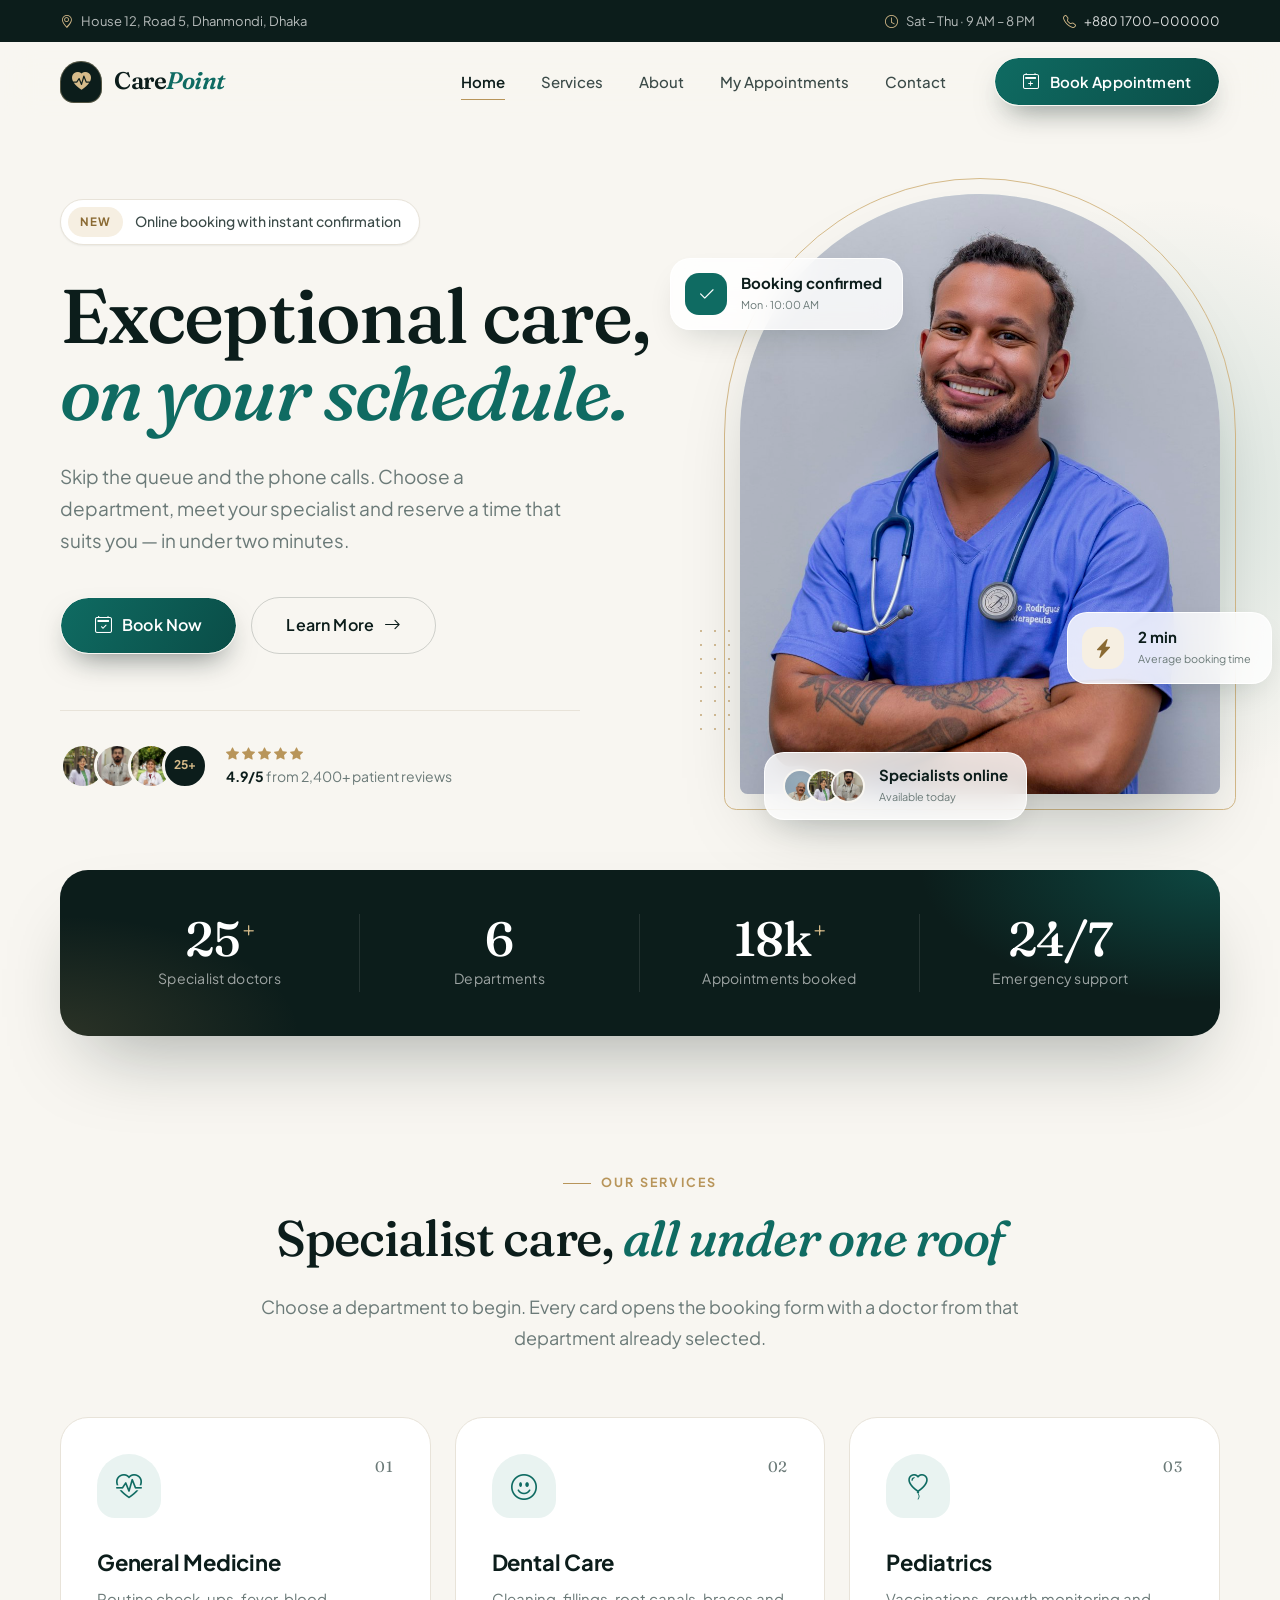
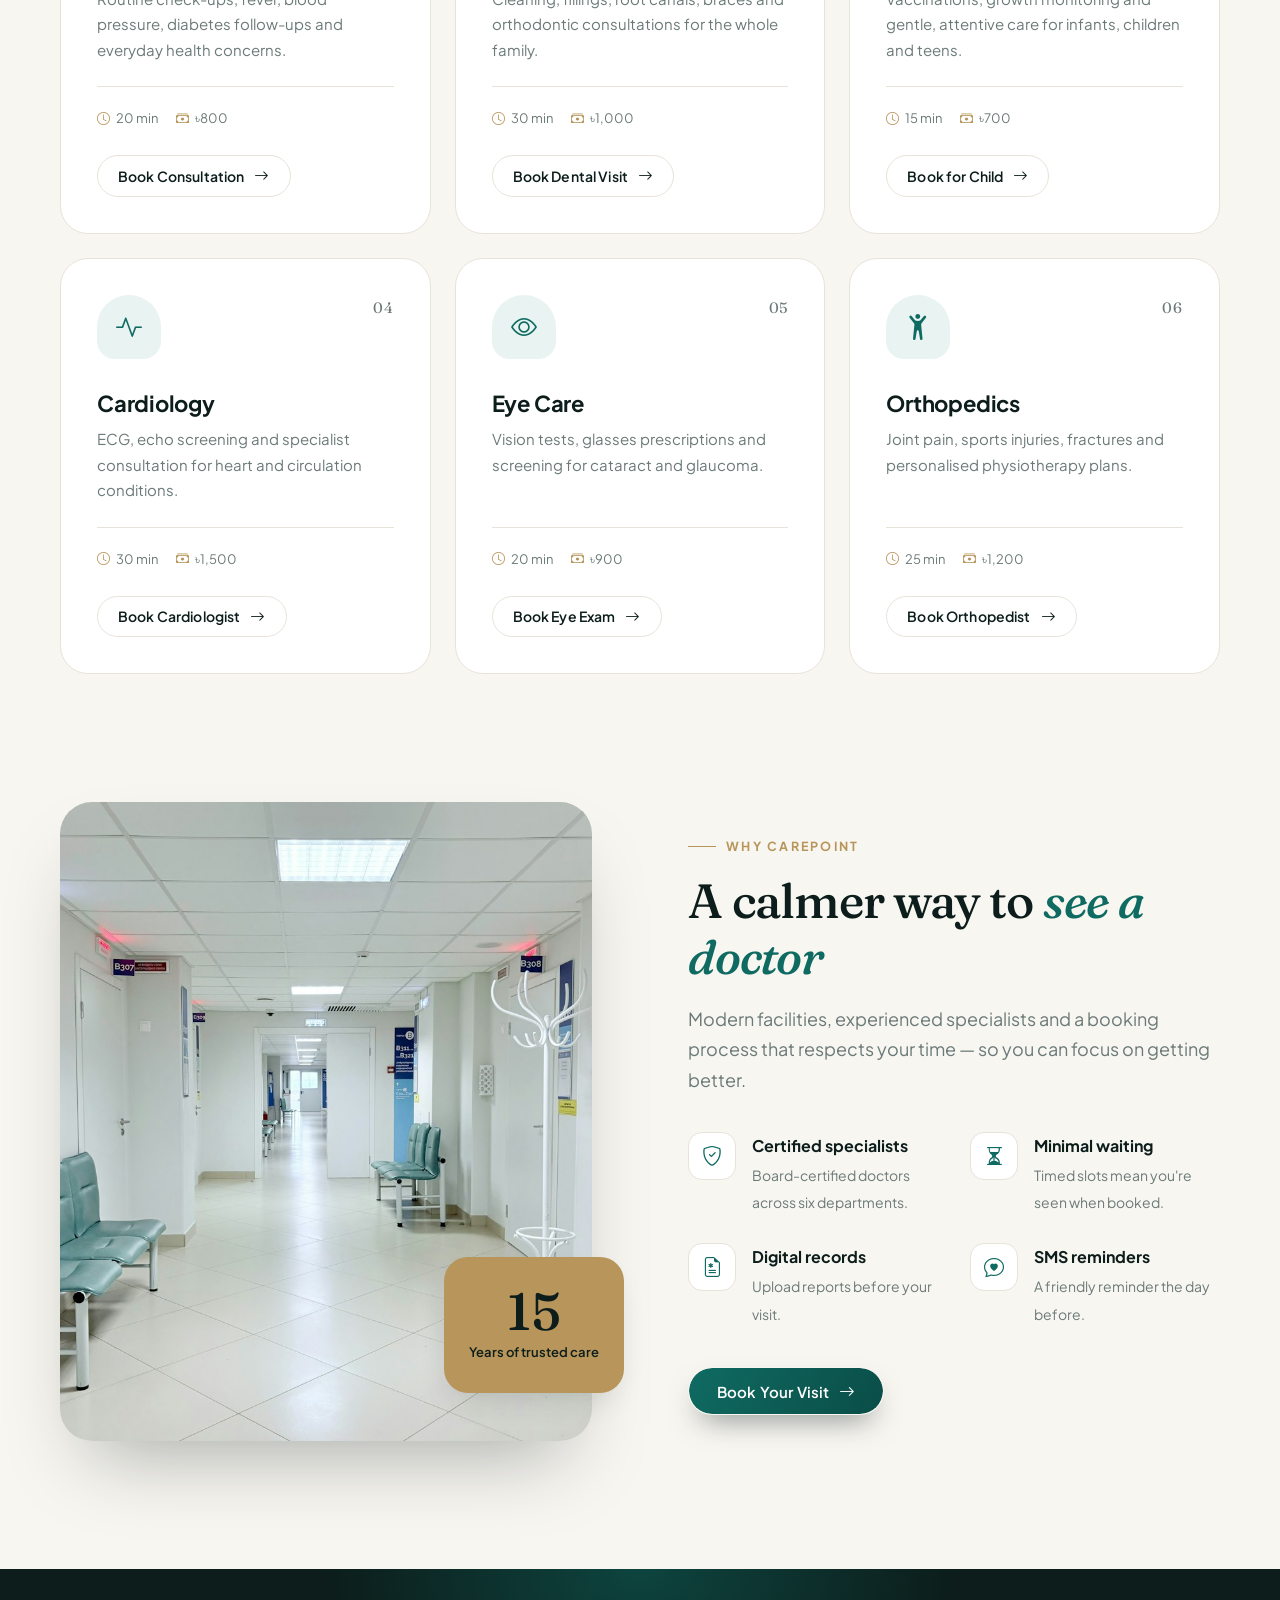
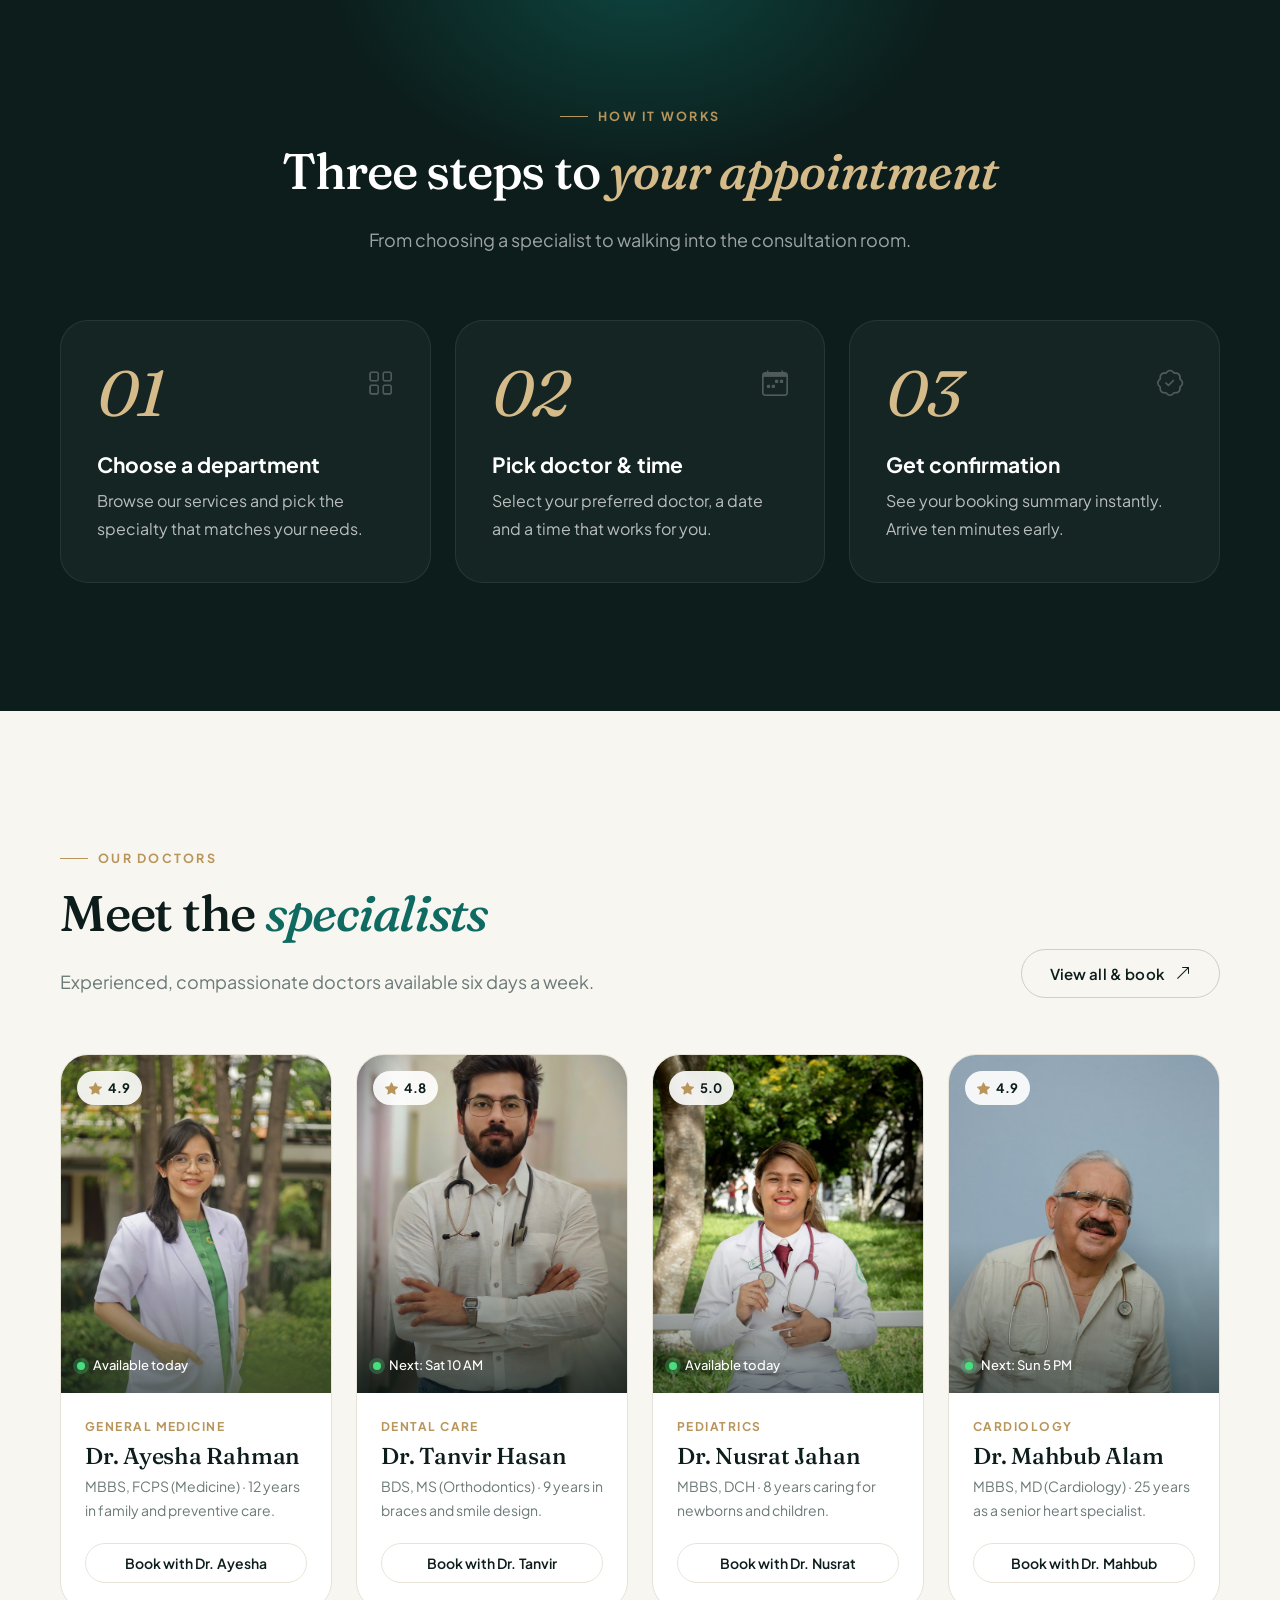
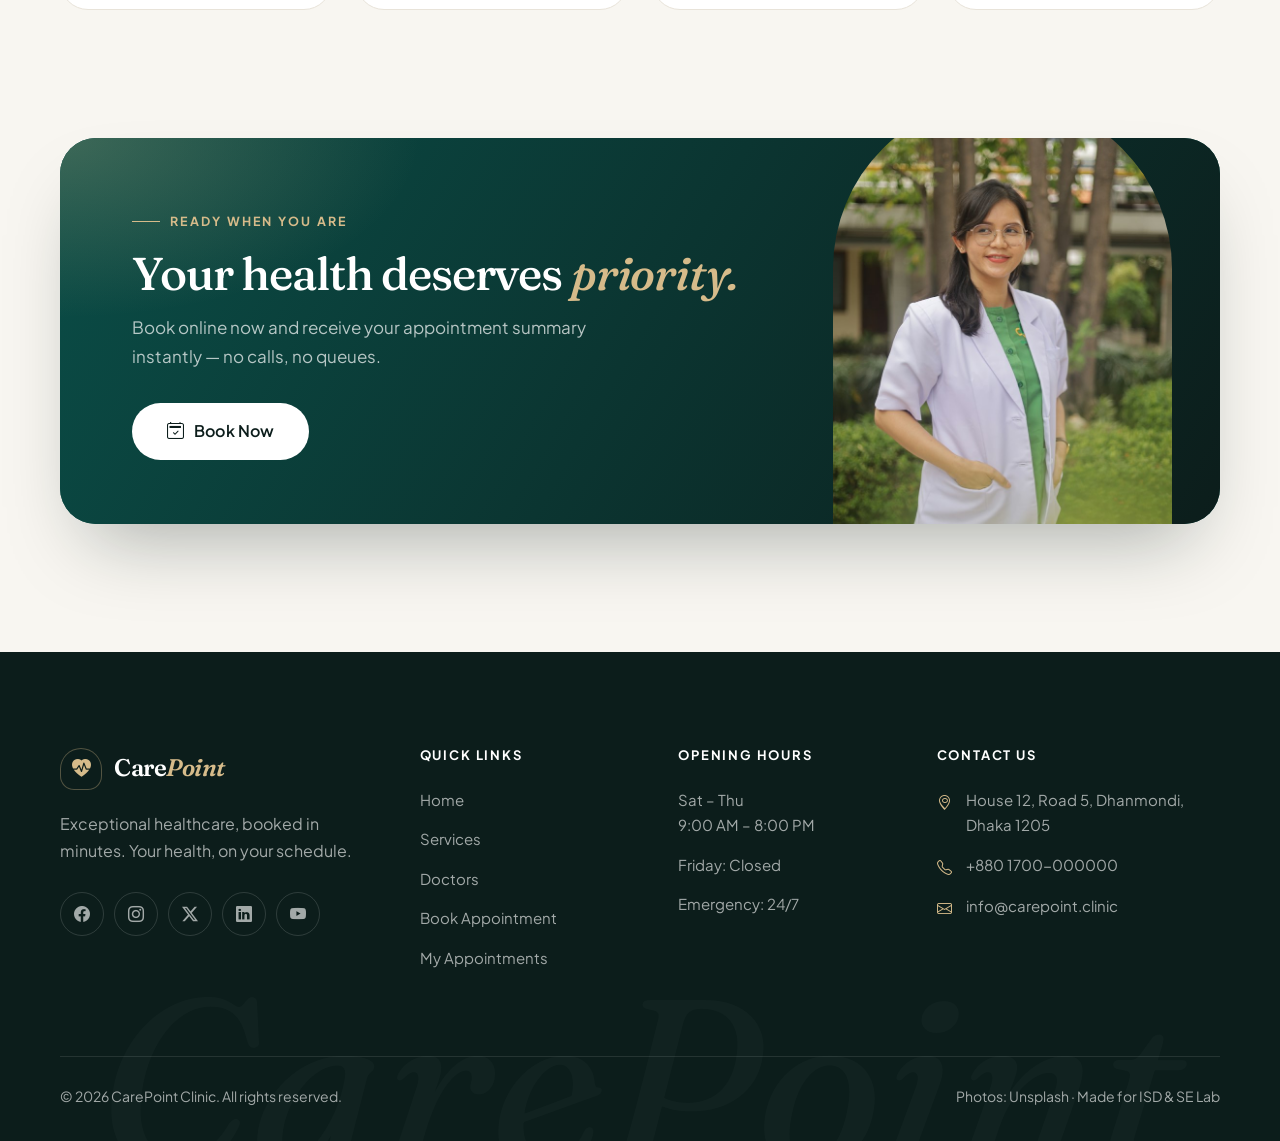
==== commit 2bba3ebc: "Booking page field design and backend" ====
--- a/index.html
+++ b/index.html
@@ -36,7 +36,7 @@
           <li><a href="index.html" class="active" aria-current="page">Home</a></li>
           <li><a href="#services">Services</a></li>
           <li><a href="#about">About</a></li>
-          <li><a href="#doctors">Doctors</a></li>
+          <li><a href="appointments.html">My Appointments</a></li>
           <li><a href="#contact">Contact</a></li>
         </ul>
         <a href="book.html" class="btn btn-primary"><i class="bi bi-calendar2-plus"></i> Book Appointment</a>
@@ -106,7 +106,7 @@
         <div class="section-head reveal">
           <span class="eyebrow">Our Services</span>
           <h2 class="display">Specialist care, <em>all under one roof</em></h2>
-          <p>Choose a department to begin. Every card opens the booking form with that department already selected.</p>
+          <p>Choose a department to begin. Every card opens the booking form with a doctor from that department already selected.</p>
         </div>
 
         <div class="cards">
@@ -300,6 +300,7 @@
             <li><a href="#services">Services</a></li>
             <li><a href="#doctors">Doctors</a></li>
             <li><a href="book.html">Book Appointment</a></li>
+            <li><a href="appointments.html">My Appointments</a></li>
           </ul>
         </div>
         <div>
--- a/css/style.css
+++ b/css/style.css
@@ -8,20 +8,20 @@
 
 /* ---------- 1. Design tokens ---------- */
 :root {
-  --ink: #0c1d1b;          /* deep green-black */
+  --ink: #0c1d1b; /* deep green-black */
   --ink-2: #3b4a48;
   --muted: #6b7a78;
-  --line: #e8e3d9;         /* warm hairline */
-  --bg: #f8f6f1;           /* ivory */
+  --line: #e8e3d9; /* warm hairline */
+  --bg: #f8f6f1; /* ivory */
   --bg-2: #f1ede4;
   --surface: #ffffff;
 
-  --brand: #0f6b62;        /* emerald */
+  --brand: #0f6b62; /* emerald */
   --brand-600: #0d5d55;
   --brand-700: #0a4d47;
   --brand-50: #e9f3f1;
   --brand-100: #cfe5e1;
-  --gold: #b8955a;         /* champagne gold */
+  --gold: #b8955a; /* champagne gold */
   --gold-2: #d6bb8a;
   --gold-50: #f6efe2;
   --danger: #c62828;
@@ -31,514 +31,1972 @@
   --radius-sm: 10px;
   --radius: 16px;
   --radius-lg: 28px;
-  --shadow-sm: 0 1px 2px rgba(12, 29, 27, .06);
-  --shadow: 0 14px 34px -14px rgba(12, 29, 27, .20);
-  --shadow-lg: 0 40px 80px -30px rgba(12, 29, 27, .35);
+  --shadow-sm: 0 1px 2px rgba(12, 29, 27, 0.06);
+  --shadow: 0 14px 34px -14px rgba(12, 29, 27, 0.2);
+  --shadow-lg: 0 40px 80px -30px rgba(12, 29, 27, 0.35);
 
   --font: "Plus Jakarta Sans", system-ui, -apple-system, "Segoe UI", sans-serif;
   --font-display: "Fraunces", Georgia, serif;
   --container: 1240px;
   --nav-h: 80px;
-  --ease: cubic-bezier(.2, .7, .2, 1);
+  --ease: cubic-bezier(0.2, 0.7, 0.2, 1);
 }
 
 /* ---------- 2. Base ---------- */
-*, *::before, *::after { box-sizing: border-box; }
-html { scroll-behavior: smooth; scroll-padding-top: calc(var(--nav-h) + 12px); }
+*,
+*::before,
+*::after {
+  box-sizing: border-box;
+}
+html {
+  scroll-behavior: smooth;
+  scroll-padding-top: calc(var(--nav-h) + 12px);
+}
 body {
-  margin: 0; font-family: var(--font); font-size: 16px; line-height: 1.7;
-  color: var(--ink-2); background: var(--bg); -webkit-font-smoothing: antialiased; overflow-x: hidden;
-}
-img { max-width: 100%; display: block; }
-a { color: var(--brand); text-decoration: none; }
-h1, h2, h3, h4 { color: var(--ink); line-height: 1.15; margin: 0 0 .5em; }
-p { margin: 0 0 1em; }
-button, input, select, textarea { font: inherit; color: inherit; }
-:focus-visible { outline: 3px solid rgba(15, 107, 98, .4); outline-offset: 3px; }
-::selection { background: var(--brand); color: #fff; }
-.hidden { display: none !important; }
-
-.container { width: 100%; max-width: var(--container); margin: 0 auto; padding: 0 40px; }
+  margin: 0;
+  font-family: var(--font);
+  font-size: 16px;
+  line-height: 1.7;
+  color: var(--ink-2);
+  background: var(--bg);
+  -webkit-font-smoothing: antialiased;
+  overflow-x: hidden;
+}
+img {
+  max-width: 100%;
+  display: block;
+}
+a {
+  color: var(--brand);
+  text-decoration: none;
+}
+h1,
+h2,
+h3,
+h4 {
+  color: var(--ink);
+  line-height: 1.15;
+  margin: 0 0 0.5em;
+}
+p {
+  margin: 0 0 1em;
+}
+button,
+input,
+select,
+textarea {
+  font: inherit;
+  color: inherit;
+}
+:focus-visible {
+  outline: 3px solid rgba(15, 107, 98, 0.4);
+  outline-offset: 3px;
+}
+::selection {
+  background: var(--brand);
+  color: #fff;
+}
+.hidden {
+  display: none !important;
+}
+
+.container {
+  width: 100%;
+  max-width: var(--container);
+  margin: 0 auto;
+  padding: 0 40px;
+}
 
 .eyebrow {
-  display: inline-flex; align-items: center; gap: 10px;
-  font-size: 12.5px; font-weight: 700; letter-spacing: .18em; text-transform: uppercase; color: var(--gold);
-}
-.eyebrow::before { content: ""; width: 28px; height: 1px; background: currentColor; }
-.display { font-family: var(--font-display); font-weight: 500; letter-spacing: -.025em; }
-.display em { font-style: italic; color: var(--brand); }
-
-.section { padding: 128px 0; }
-.section-head { max-width: 760px; margin: 0 auto 64px; text-align: center; }
-.section-head h2 { font-size: 50px; margin-top: 16px; }
-.section-head p { color: var(--muted); font-size: 18px; margin: 0; }
-.section-head.left { text-align: left; margin-left: 0; }
+  display: inline-flex;
+  align-items: center;
+  gap: 10px;
+  font-size: 12.5px;
+  font-weight: 700;
+  letter-spacing: 0.18em;
+  text-transform: uppercase;
+  color: var(--gold);
+}
+.eyebrow::before {
+  content: "";
+  width: 28px;
+  height: 1px;
+  background: currentColor;
+}
+.display {
+  font-family: var(--font-display);
+  font-weight: 500;
+  letter-spacing: -0.025em;
+}
+.display em {
+  font-style: italic;
+  color: var(--brand);
+}
+
+.section {
+  padding: 128px 0;
+}
+.section-head {
+  max-width: 760px;
+  margin: 0 auto 64px;
+  text-align: center;
+}
+.section-head h2 {
+  font-size: 50px;
+  margin-top: 16px;
+}
+.section-head p {
+  color: var(--muted);
+  font-size: 18px;
+  margin: 0;
+}
+.section-head.left {
+  text-align: left;
+  margin-left: 0;
+}
 
 /* scroll reveal */
-.reveal { opacity: 0; transform: translateY(28px); transition: opacity .9s var(--ease), transform .9s var(--ease); }
-.reveal.in { opacity: 1; transform: none; }
-.no-js .reveal { opacity: 1; transform: none; }
+.reveal {
+  opacity: 0;
+  transform: translateY(28px);
+  transition:
+    opacity 0.9s var(--ease),
+    transform 0.9s var(--ease);
+}
+.reveal.in {
+  opacity: 1;
+  transform: none;
+}
+.no-js .reveal {
+  opacity: 1;
+  transform: none;
+}
 
 /* ---------- 3. Buttons ---------- */
 .btn {
-  position: relative; display: inline-flex; align-items: center; justify-content: center; gap: 10px;
-  padding: 15px 28px; border-radius: 999px; border: 1px solid transparent; overflow: hidden;
-  font-weight: 600; font-size: 15px; line-height: 1; cursor: pointer; white-space: nowrap; letter-spacing: .01em;
-  transition: transform .35s var(--ease), box-shadow .35s var(--ease), background .3s, color .3s, border-color .3s;
-}
-.btn i { font-size: 1.05em; transition: transform .35s var(--ease); }
-.btn:hover i.bi-arrow-right, .btn:hover i.bi-arrow-up-right { transform: translateX(3px); }
-.btn-primary { background: var(--ink); color: #fff; box-shadow: 0 14px 30px -12px rgba(12, 29, 27, .55); }
+  position: relative;
+  display: inline-flex;
+  align-items: center;
+  justify-content: center;
+  gap: 10px;
+  padding: 15px 28px;
+  border-radius: 999px;
+  border: 1px solid transparent;
+  overflow: hidden;
+  font-weight: 600;
+  font-size: 15px;
+  line-height: 1;
+  cursor: pointer;
+  white-space: nowrap;
+  letter-spacing: 0.01em;
+  transition:
+    transform 0.35s var(--ease),
+    box-shadow 0.35s var(--ease),
+    background 0.3s,
+    color 0.3s,
+    border-color 0.3s;
+}
+.btn i {
+  font-size: 1.05em;
+  transition: transform 0.35s var(--ease);
+}
+.btn:hover i.bi-arrow-right,
+.btn:hover i.bi-arrow-up-right {
+  transform: translateX(3px);
+}
+.btn-primary {
+  background: var(--ink);
+  color: #fff;
+  box-shadow: 0 14px 30px -12px rgba(12, 29, 27, 0.55);
+}
 .btn-primary::before {
-  content: ""; position: absolute; inset: 0; border-radius: inherit; z-index: -1;
-  background: linear-gradient(120deg, var(--brand) 0%, var(--brand-700) 100%); transition: opacity .35s;
-}
-.btn-primary { isolation: isolate; background: transparent; }
-.btn-primary:hover { transform: translateY(-2px); box-shadow: 0 20px 36px -14px rgba(15, 107, 98, .7); }
-.btn-primary:hover::before { opacity: .92; }
-.btn-secondary { background: transparent; color: var(--ink); border-color: rgba(12, 29, 27, .18); }
-.btn-secondary:hover { background: var(--ink); color: #fff; border-color: var(--ink); transform: translateY(-2px); }
-.btn-light { background: #fff; color: var(--ink); }
-.btn-light:hover { background: var(--gold-50); transform: translateY(-2px); }
-.btn-ghost { background: transparent; color: var(--ink); border-color: var(--line); padding: 12px 20px; font-size: 14px; }
-.btn-ghost:hover { background: var(--ink); color: #fff; border-color: var(--ink); }
-.btn-lg { padding: 19px 34px; font-size: 16px; }
-.btn-block { width: 100%; }
+  content: "";
+  position: absolute;
+  inset: 0;
+  border-radius: inherit;
+  z-index: -1;
+  background: linear-gradient(120deg, var(--brand) 0%, var(--brand-700) 100%);
+  transition: opacity 0.35s;
+}
+.btn-primary {
+  isolation: isolate;
+  background: transparent;
+}
+.btn-primary:hover {
+  transform: translateY(-2px);
+  box-shadow: 0 20px 36px -14px rgba(15, 107, 98, 0.7);
+}
+.btn-primary:hover::before {
+  opacity: 0.92;
+}
+.btn-secondary {
+  background: transparent;
+  color: var(--ink);
+  border-color: rgba(12, 29, 27, 0.18);
+}
+.btn-secondary:hover {
+  background: var(--ink);
+  color: #fff;
+  border-color: var(--ink);
+  transform: translateY(-2px);
+}
+.btn-light {
+  background: #fff;
+  color: var(--ink);
+}
+.btn-light:hover {
+  background: var(--gold-50);
+  transform: translateY(-2px);
+}
+.btn-ghost {
+  background: transparent;
+  color: var(--ink);
+  border-color: var(--line);
+  padding: 12px 20px;
+  font-size: 14px;
+}
+.btn-ghost:hover {
+  background: var(--ink);
+  color: #fff;
+  border-color: var(--ink);
+}
+.btn-lg {
+  padding: 19px 34px;
+  font-size: 16px;
+}
+.btn-block {
+  width: 100%;
+}
 
 /* ---------- 4. Navbar ---------- */
-.topbar { background: var(--ink); color: rgba(255, 255, 255, .7); font-size: 13px; }
-.topbar .container { display: flex; justify-content: space-between; align-items: center; height: 42px; gap: 16px; }
-.topbar a { color: rgba(255, 255, 255, .85); }
-.topbar a:hover { color: #fff; }
-.topbar span { display: inline-flex; align-items: center; gap: 8px; }
-.topbar i { color: var(--gold-2); }
-.topbar-right { display: flex; gap: 28px; }
+.topbar {
+  background: var(--ink);
+  color: rgba(255, 255, 255, 0.7);
+  font-size: 13px;
+}
+.topbar .container {
+  display: flex;
+  justify-content: space-between;
+  align-items: center;
+  height: 42px;
+  gap: 16px;
+}
+.topbar a {
+  color: rgba(255, 255, 255, 0.85);
+}
+.topbar a:hover {
+  color: #fff;
+}
+.topbar span {
+  display: inline-flex;
+  align-items: center;
+  gap: 8px;
+}
+.topbar i {
+  color: var(--gold-2);
+}
+.topbar-right {
+  display: flex;
+  gap: 28px;
+}
 
 .nav {
-  position: sticky; top: 0; z-index: 100; height: var(--nav-h);
-  background: rgba(248, 246, 241, .78); backdrop-filter: saturate(160%) blur(16px);
+  position: sticky;
+  top: 0;
+  z-index: 100;
+  height: var(--nav-h);
+  background: rgba(248, 246, 241, 0.78);
+  backdrop-filter: saturate(160%) blur(16px);
   -webkit-backdrop-filter: saturate(160%) blur(16px);
-  border-bottom: 1px solid transparent; transition: border-color .3s, box-shadow .3s, background .3s;
-}
-.nav.scrolled { background: rgba(255, 255, 255, .9); border-color: var(--line); box-shadow: 0 10px 30px -20px rgba(12, 29, 27, .3); }
-.nav .container { height: 100%; display: flex; align-items: center; justify-content: space-between; gap: 24px; }
-.brand { display: flex; align-items: center; gap: 12px; font-family: var(--font-display); font-weight: 600; font-size: 24px; color: var(--ink); letter-spacing: -.02em; }
+  border-bottom: 1px solid transparent;
+  transition:
+    border-color 0.3s,
+    box-shadow 0.3s,
+    background 0.3s;
+}
+.nav.scrolled {
+  background: rgba(255, 255, 255, 0.9);
+  border-color: var(--line);
+  box-shadow: 0 10px 30px -20px rgba(12, 29, 27, 0.3);
+}
+.nav .container {
+  height: 100%;
+  display: flex;
+  align-items: center;
+  justify-content: space-between;
+  gap: 24px;
+}
+.brand {
+  display: flex;
+  align-items: center;
+  gap: 12px;
+  font-family: var(--font-display);
+  font-weight: 600;
+  font-size: 24px;
+  color: var(--ink);
+  letter-spacing: -0.02em;
+}
 .brand-mark {
-  width: 42px; height: 42px; border-radius: 50% 50% 14px 14px; display: grid; place-items: center; color: var(--gold-2); font-size: 19px;
-  background: var(--ink); box-shadow: inset 0 0 0 1px rgba(214, 187, 138, .35);
-}
-.brand em { font-style: italic; color: var(--brand); }
-.nav-menu { display: flex; align-items: center; gap: 32px; }
-.nav-links { display: flex; gap: 4px; list-style: none; margin: 0; padding: 0; }
+  width: 42px;
+  height: 42px;
+  border-radius: 50% 50% 14px 14px;
+  display: grid;
+  place-items: center;
+  color: var(--gold-2);
+  font-size: 19px;
+  background: var(--ink);
+  box-shadow: inset 0 0 0 1px rgba(214, 187, 138, 0.35);
+}
+.brand em {
+  font-style: italic;
+  color: var(--brand);
+}
+.nav-menu {
+  display: flex;
+  align-items: center;
+  gap: 32px;
+}
+.nav-links {
+  display: flex;
+  gap: 4px;
+  list-style: none;
+  margin: 0;
+  padding: 0;
+}
 .nav-links a {
-  position: relative; display: block; padding: 10px 16px; font-weight: 500; font-size: 15px; color: var(--ink-2); transition: color .2s;
+  position: relative;
+  display: block;
+  padding: 10px 16px;
+  font-weight: 500;
+  font-size: 15px;
+  color: var(--ink-2);
+  transition: color 0.2s;
 }
 .nav-links a::after {
-  content: ""; position: absolute; left: 16px; right: 16px; bottom: 4px; height: 1.5px; background: var(--gold);
-  transform: scaleX(0); transform-origin: right; transition: transform .35s var(--ease);
-}
-.nav-links a:hover { color: var(--ink); }
-.nav-links a:hover::after, .nav-links a.active::after { transform: scaleX(1); transform-origin: left; }
-.nav-links a.active { color: var(--ink); font-weight: 600; }
+  content: "";
+  position: absolute;
+  left: 16px;
+  right: 16px;
+  bottom: 4px;
+  height: 1.5px;
+  background: var(--gold);
+  transform: scaleX(0);
+  transform-origin: right;
+  transition: transform 0.35s var(--ease);
+}
+.nav-links a:hover {
+  color: var(--ink);
+}
+.nav-links a:hover::after,
+.nav-links a.active::after {
+  transform: scaleX(1);
+  transform-origin: left;
+}
+.nav-links a.active {
+  color: var(--ink);
+  font-weight: 600;
+}
 .nav-toggle {
-  display: none; width: 48px; height: 48px; border-radius: 50%; border: 1px solid var(--line); background: #fff;
-  align-items: center; justify-content: center; cursor: pointer; flex-direction: column; gap: 5px;
-}
-.nav-toggle span { display: block; width: 18px; height: 1.5px; background: var(--ink); border-radius: 2px; transition: transform .3s, opacity .3s; }
-.nav-toggle[aria-expanded="true"] span:nth-child(1) { transform: translateY(6.5px) rotate(45deg); }
-.nav-toggle[aria-expanded="true"] span:nth-child(2) { opacity: 0; }
-.nav-toggle[aria-expanded="true"] span:nth-child(3) { transform: translateY(-6.5px) rotate(-45deg); }
+  display: none;
+  width: 48px;
+  height: 48px;
+  border-radius: 50%;
+  border: 1px solid var(--line);
+  background: #fff;
+  align-items: center;
+  justify-content: center;
+  cursor: pointer;
+  flex-direction: column;
+  gap: 5px;
+}
+.nav-toggle span {
+  display: block;
+  width: 18px;
+  height: 1.5px;
+  background: var(--ink);
+  border-radius: 2px;
+  transition:
+    transform 0.3s,
+    opacity 0.3s;
+}
+.nav-toggle[aria-expanded="true"] span:nth-child(1) {
+  transform: translateY(6.5px) rotate(45deg);
+}
+.nav-toggle[aria-expanded="true"] span:nth-child(2) {
+  opacity: 0;
+}
+.nav-toggle[aria-expanded="true"] span:nth-child(3) {
+  transform: translateY(-6.5px) rotate(-45deg);
+}
 
 /* ---------- 5. Hero ---------- */
-.hero { position: relative; overflow: hidden; padding: 72px 0 140px; }
+.hero {
+  position: relative;
+  overflow: hidden;
+  padding: 72px 0 140px;
+}
 .hero::before {
-  content: ""; position: absolute; top: -40px; right: -300px; width: 820px; height: 820px; border-radius: 50%;
-  background: radial-gradient(closest-side, rgba(15, 107, 98, .14), transparent 72%); pointer-events: none;
-}
-.hero-grid { position: relative; z-index: 1; display: grid; grid-template-columns: 1.1fr .9fr; gap: 72px; align-items: center; }
+  content: "";
+  position: absolute;
+  top: -40px;
+  right: -300px;
+  width: 820px;
+  height: 820px;
+  border-radius: 50%;
+  background: radial-gradient(closest-side, rgba(15, 107, 98, 0.14), transparent 72%);
+  pointer-events: none;
+}
+.hero-grid {
+  position: relative;
+  z-index: 1;
+  display: grid;
+  grid-template-columns: 1.1fr 0.9fr;
+  gap: 72px;
+  align-items: center;
+}
 .hero-badge {
-  display: inline-flex; align-items: center; gap: 12px; padding: 7px 18px 7px 7px; border-radius: 999px;
-  background: #fff; border: 1px solid var(--line); box-shadow: var(--shadow-sm); font-size: 14px; font-weight: 500; margin-bottom: 32px; color: var(--ink-2);
-}
-.hero-badge b { background: var(--gold-50); color: #8a6a33; padding: 5px 12px; border-radius: 999px; font-size: 11.5px; letter-spacing: .08em; }
-.hero h1 { font-size: 76px; line-height: 1.02; margin-bottom: 28px; }
-.hero-lead { font-size: 19px; color: var(--muted); max-width: 520px; margin-bottom: 40px; }
-.hero-ctas { display: flex; flex-wrap: wrap; gap: 14px; margin-bottom: 56px; }
-.hero-trust { display: flex; align-items: center; gap: 18px; padding-top: 32px; border-top: 1px solid var(--line); max-width: 520px; }
-.avatars { display: flex; }
-.avatars img, .avatars span {
-  width: 46px; height: 46px; border-radius: 50%; border: 3px solid var(--bg); margin-left: -12px; object-fit: cover; object-position: top;
-}
-.avatars :first-child { margin-left: 0; }
-.avatars span { display: grid; place-items: center; background: var(--ink); color: var(--gold-2); font-size: 12px; font-weight: 700; }
-.hero-trust .stars { color: var(--gold); font-size: 13px; letter-spacing: 3px; }
-.hero-trust small { display: block; color: var(--muted); font-size: 14px; }
-.hero-trust small b { color: var(--ink); }
+  display: inline-flex;
+  align-items: center;
+  gap: 12px;
+  padding: 7px 18px 7px 7px;
+  border-radius: 999px;
+  background: #fff;
+  border: 1px solid var(--line);
+  box-shadow: var(--shadow-sm);
+  font-size: 14px;
+  font-weight: 500;
+  margin-bottom: 32px;
+  color: var(--ink-2);
+}
+.hero-badge b {
+  background: var(--gold-50);
+  color: #8a6a33;
+  padding: 5px 12px;
+  border-radius: 999px;
+  font-size: 11.5px;
+  letter-spacing: 0.08em;
+}
+.hero h1 {
+  font-size: 76px;
+  line-height: 1.02;
+  margin-bottom: 28px;
+}
+.hero-lead {
+  font-size: 19px;
+  color: var(--muted);
+  max-width: 520px;
+  margin-bottom: 40px;
+}
+.hero-ctas {
+  display: flex;
+  flex-wrap: wrap;
+  gap: 14px;
+  margin-bottom: 56px;
+}
+.hero-trust {
+  display: flex;
+  align-items: center;
+  gap: 18px;
+  padding-top: 32px;
+  border-top: 1px solid var(--line);
+  max-width: 520px;
+}
+.avatars {
+  display: flex;
+}
+.avatars img,
+.avatars span {
+  width: 46px;
+  height: 46px;
+  border-radius: 50%;
+  border: 3px solid var(--bg);
+  margin-left: -12px;
+  object-fit: cover;
+  object-position: top;
+}
+.avatars :first-child {
+  margin-left: 0;
+}
+.avatars span {
+  display: grid;
+  place-items: center;
+  background: var(--ink);
+  color: var(--gold-2);
+  font-size: 12px;
+  font-weight: 700;
+}
+.hero-trust .stars {
+  color: var(--gold);
+  font-size: 13px;
+  letter-spacing: 3px;
+}
+.hero-trust small {
+  display: block;
+  color: var(--muted);
+  font-size: 14px;
+}
+.hero-trust small b {
+  color: var(--ink);
+}
 
 /* hero media — arch portrait */
-.hero-media { position: relative; justify-self: end; width: 100%; max-width: 480px; }
+.hero-media {
+  position: relative;
+  justify-self: end;
+  width: 100%;
+  max-width: 480px;
+}
 .arch {
-  position: relative; aspect-ratio: 4 / 5; border-radius: 999px 999px 32px 32px; overflow: hidden;
-  background: linear-gradient(180deg, #dfe9e6, #cfdcd8); box-shadow: var(--shadow-lg);
-}
-.arch img { width: 100%; height: 100%; object-fit: cover; object-position: top center; transform: scale(1.02); transition: transform 1.2s var(--ease); }
-.hero-media:hover .arch img { transform: scale(1.06); }
+  position: relative;
+  z-index: 1;
+  aspect-ratio: 4 / 5;
+  border-radius: 999px 999px 32px 32px;
+  overflow: hidden;
+  background: linear-gradient(180deg, #dfe9e6, #cfdcd8);
+  box-shadow: var(--shadow-lg);
+}
+.arch img {
+  width: 100%;
+  height: 100%;
+  object-fit: cover;
+  object-position: top center;
+  transform: scale(1.02);
+  transition: transform 1.2s var(--ease);
+}
+.hero-media:hover .arch img {
+  transform: scale(1.06);
+}
+/* gold frame — same shape as the photo, evenly spaced 16px on every side */
 .arch-ring {
-  position: absolute; inset: -18px -18px 36px 36px; border: 1px solid var(--gold-2); border-radius: 999px 999px 36px 36px; z-index: -1;
+  position: absolute;
+  inset: -16px;
+  border: 1px solid var(--gold-2);
+  border-radius: 999px 999px 48px 48px;
+  z-index: 0;
+  pointer-events: none;
 }
 .hero-dots {
-  position: absolute; left: -46px; bottom: 60px; width: 110px; height: 110px; z-index: -1; opacity: .6;
-  background-image: radial-gradient(var(--gold) 1.5px, transparent 1.5px); background-size: 14px 14px;
+  position: absolute;
+  left: -46px;
+  bottom: 60px;
+  width: 110px;
+  height: 110px;
+  z-index: -1;
+  opacity: 0.6;
+  background-image: radial-gradient(var(--gold) 1.5px, transparent 1.5px);
+  background-size: 14px 14px;
 }
 .glass {
-  position: absolute; display: flex; align-items: center; gap: 14px; padding: 14px 20px 14px 14px; border-radius: 20px;
-  background: rgba(255, 255, 255, .82); backdrop-filter: blur(14px); -webkit-backdrop-filter: blur(14px);
-  border: 1px solid rgba(255, 255, 255, .9); box-shadow: var(--shadow); font-size: 13px; animation: floaty 7s ease-in-out infinite;
-}
-.glass i { width: 42px; height: 42px; border-radius: 14px; display: grid; place-items: center; font-size: 19px; flex-shrink: 0; }
-.glass b { display: block; color: var(--ink); font-size: 15px; line-height: 1.3; }
-.glass small { color: var(--muted); }
-.glass-1 { top: 64px; left: -70px; }
-.glass-1 i { background: var(--brand); color: #fff; }
-.glass-2 { bottom: 110px; right: -52px; animation-delay: -3.5s; }
-.glass-2 i { background: var(--gold-50); color: #8a6a33; }
-.glass-3 { bottom: -26px; left: 24px; animation-delay: -1.5s; padding: 12px 18px; }
-.glass-3 .avatars img { width: 34px; height: 34px; border-width: 2px; margin-left: -10px; }
-.glass-3 .avatars img:first-child { margin-left: 0; }
-@keyframes floaty { 0%, 100% { transform: translateY(0); } 50% { transform: translateY(-10px); } }
+  position: absolute;
+  z-index: 2;
+  display: flex;
+  align-items: center;
+  gap: 14px;
+  padding: 14px 20px 14px 14px;
+  border-radius: 20px;
+  background: rgba(255, 255, 255, 0.82);
+  backdrop-filter: blur(14px);
+  -webkit-backdrop-filter: blur(14px);
+  border: 1px solid rgba(255, 255, 255, 0.9);
+  box-shadow: var(--shadow);
+  font-size: 13px;
+  animation: floaty 7s ease-in-out infinite;
+}
+.glass i {
+  width: 42px;
+  height: 42px;
+  border-radius: 14px;
+  display: grid;
+  place-items: center;
+  font-size: 19px;
+  flex-shrink: 0;
+}
+.glass b {
+  display: block;
+  color: var(--ink);
+  font-size: 15px;
+  line-height: 1.3;
+}
+.glass small {
+  color: var(--muted);
+}
+.glass-1 {
+  top: 64px;
+  left: -70px;
+}
+.glass-1 i {
+  background: var(--brand);
+  color: #fff;
+}
+.glass-2 {
+  bottom: 110px;
+  right: -52px;
+  animation-delay: -3.5s;
+}
+.glass-2 i {
+  background: var(--gold-50);
+  color: #8a6a33;
+}
+.glass-3 {
+  bottom: -26px;
+  left: 24px;
+  animation-delay: -1.5s;
+  padding: 12px 18px;
+}
+.glass-3 .avatars img {
+  width: 34px;
+  height: 34px;
+  border-width: 2px;
+  margin-left: -10px;
+}
+.glass-3 .avatars img:first-child {
+  margin-left: 0;
+}
+@keyframes floaty {
+  0%,
+  100% {
+    transform: translateY(0);
+  }
+  50% {
+    transform: translateY(-10px);
+  }
+}
 
 /* ---------- 6. Stats strip ---------- */
-.stats { margin-top: -64px; position: relative; z-index: 2; }
+.stats {
+  margin-top: -64px;
+  position: relative;
+  z-index: 2;
+}
 .stats-card {
-  display: grid; grid-template-columns: repeat(4, 1fr); background: var(--ink); color: #fff; border-radius: var(--radius-lg);
-  padding: 44px 20px; box-shadow: var(--shadow-lg); position: relative; overflow: hidden;
+  display: grid;
+  grid-template-columns: repeat(4, 1fr);
+  background: var(--ink);
+  color: #fff;
+  border-radius: var(--radius-lg);
+  padding: 44px 20px;
+  box-shadow: var(--shadow-lg);
+  position: relative;
+  overflow: hidden;
 }
 .stats-card::before {
-  content: ""; position: absolute; inset: 0; pointer-events: none;
-  background: radial-gradient(500px 220px at 100% 0%, rgba(15, 107, 98, .55), transparent 60%),
-              radial-gradient(400px 200px at 0% 100%, rgba(184, 149, 90, .18), transparent 60%);
-}
-.stat { position: relative; text-align: center; padding: 0 16px; border-right: 1px solid rgba(255, 255, 255, .1); }
-.stat:last-child { border-right: 0; }
-.stat b { display: block; font-family: var(--font-display); font-size: 48px; font-weight: 500; line-height: 1.05; letter-spacing: -.02em; }
-.stat b sup { font-size: .5em; color: var(--gold-2); margin-left: 2px; }
-.stat span { color: rgba(255, 255, 255, .6); font-size: 14px; letter-spacing: .02em; }
+  content: "";
+  position: absolute;
+  inset: 0;
+  pointer-events: none;
+  background:
+    radial-gradient(500px 220px at 100% 0%, rgba(15, 107, 98, 0.55), transparent 60%),
+    radial-gradient(400px 200px at 0% 100%, rgba(184, 149, 90, 0.18), transparent 60%);
+}
+.stat {
+  position: relative;
+  text-align: center;
+  padding: 0 16px;
+  border-right: 1px solid rgba(255, 255, 255, 0.1);
+}
+.stat:last-child {
+  border-right: 0;
+}
+.stat b {
+  display: block;
+  font-family: var(--font-display);
+  font-size: 48px;
+  font-weight: 500;
+  line-height: 1.05;
+  letter-spacing: -0.02em;
+}
+.stat b sup {
+  font-size: 0.5em;
+  color: var(--gold-2);
+  margin-left: 2px;
+}
+.stat span {
+  color: rgba(255, 255, 255, 0.6);
+  font-size: 14px;
+  letter-spacing: 0.02em;
+}
 
 /* ---------- 7. Service cards ---------- */
-.cards { display: grid; grid-template-columns: repeat(3, 1fr); gap: 24px; }
+.cards {
+  display: grid;
+  grid-template-columns: repeat(3, 1fr);
+  gap: 24px;
+}
 .card {
-  position: relative; display: flex; flex-direction: column; background: var(--surface); border: 1px solid var(--line);
-  border-radius: var(--radius-lg); padding: 36px; overflow: hidden; isolation: isolate;
-  transition: transform .5s var(--ease), box-shadow .5s var(--ease), border-color .4s;
+  position: relative;
+  display: flex;
+  flex-direction: column;
+  background: var(--surface);
+  border: 1px solid var(--line);
+  border-radius: var(--radius-lg);
+  padding: 36px;
+  overflow: hidden;
+  isolation: isolate;
+  transition:
+    transform 0.5s var(--ease),
+    box-shadow 0.5s var(--ease),
+    border-color 0.4s;
 }
 .card::before {
-  content: ""; position: absolute; inset: 0; z-index: -1; background: var(--ink);
-  clip-path: circle(0% at 100% 0%); transition: clip-path .7s var(--ease);
-}
-.card:hover { transform: translateY(-8px); box-shadow: var(--shadow-lg); border-color: transparent; }
-.card:hover::before { clip-path: circle(150% at 100% 0%); }
-.card-top { display: flex; justify-content: space-between; align-items: flex-start; margin-bottom: 32px; }
+  content: "";
+  position: absolute;
+  inset: 0;
+  z-index: -1;
+  background: var(--ink);
+  clip-path: circle(0% at 100% 0%);
+  transition: clip-path 0.7s var(--ease);
+}
+.card:hover {
+  transform: translateY(-8px);
+  box-shadow: var(--shadow-lg);
+  border-color: transparent;
+}
+.card:hover::before {
+  clip-path: circle(150% at 100% 0%);
+}
+.card-top {
+  display: flex;
+  justify-content: space-between;
+  align-items: flex-start;
+  margin-bottom: 32px;
+}
 .card-icon {
-  width: 64px; height: 64px; border-radius: 50% 50% 18px 18px; display: grid; place-items: center; font-size: 26px;
-  background: var(--brand-50); color: var(--brand); transition: background .4s, color .4s;
-}
-.card-num { font-family: var(--font-display); font-size: 15px; color: var(--muted); letter-spacing: .06em; transition: color .4s; }
-.card h3 { font-size: 22px; font-weight: 700; letter-spacing: -.01em; margin-bottom: 10px; transition: color .4s; }
-.card p { color: var(--muted); font-size: 15px; flex: 1; margin-bottom: 24px; transition: color .4s; }
-.card-meta { display: flex; gap: 18px; font-size: 13px; color: var(--muted); margin-bottom: 26px; padding-top: 20px; border-top: 1px solid var(--line); transition: color .4s, border-color .4s; }
-.card-meta i { color: var(--gold); margin-right: 6px; }
-.card .btn { align-self: flex-start; }
-.card:hover h3, .card:hover .btn-ghost { color: #fff; }
-.card:hover p, .card:hover .card-meta, .card:hover .card-num { color: rgba(255, 255, 255, .65); }
-.card:hover .card-meta { border-color: rgba(255, 255, 255, .12); }
-.card:hover .card-icon { background: var(--gold); color: var(--ink); }
-.card:hover .btn-ghost { border-color: rgba(255, 255, 255, .3); }
-.card:hover .btn-ghost:hover { background: #fff; color: var(--ink); }
+  width: 64px;
+  height: 64px;
+  border-radius: 50% 50% 18px 18px;
+  display: grid;
+  place-items: center;
+  font-size: 26px;
+  background: var(--brand-50);
+  color: var(--brand);
+  transition:
+    background 0.4s,
+    color 0.4s;
+}
+.card-num {
+  font-family: var(--font-display);
+  font-size: 15px;
+  color: var(--muted);
+  letter-spacing: 0.06em;
+  transition: color 0.4s;
+}
+.card h3 {
+  font-size: 22px;
+  font-weight: 700;
+  letter-spacing: -0.01em;
+  margin-bottom: 10px;
+  transition: color 0.4s;
+}
+.card p {
+  color: var(--muted);
+  font-size: 15px;
+  flex: 1;
+  margin-bottom: 24px;
+  transition: color 0.4s;
+}
+.card-meta {
+  display: flex;
+  gap: 18px;
+  font-size: 13px;
+  color: var(--muted);
+  margin-bottom: 26px;
+  padding-top: 20px;
+  border-top: 1px solid var(--line);
+  transition:
+    color 0.4s,
+    border-color 0.4s;
+}
+.card-meta i {
+  color: var(--gold);
+  margin-right: 6px;
+}
+.card .btn {
+  align-self: flex-start;
+}
+.card:hover h3,
+.card:hover .btn-ghost {
+  color: #fff;
+}
+.card:hover p,
+.card:hover .card-meta,
+.card:hover .card-num {
+  color: rgba(255, 255, 255, 0.65);
+}
+.card:hover .card-meta {
+  border-color: rgba(255, 255, 255, 0.12);
+}
+.card:hover .card-icon {
+  background: var(--gold);
+  color: var(--ink);
+}
+.card:hover .btn-ghost {
+  border-color: rgba(255, 255, 255, 0.3);
+}
+.card:hover .btn-ghost:hover {
+  background: #fff;
+  color: var(--ink);
+}
 
 /* ---------- 8. About / Why us ---------- */
-.about { display: grid; grid-template-columns: 1fr 1fr; gap: 96px; align-items: center; }
-.about-media { position: relative; }
-.about-media .photo { border-radius: 32px 32px 32px 200px; overflow: hidden; aspect-ratio: 5 / 6; box-shadow: var(--shadow-lg); }
-.about-media .photo img { width: 100%; height: 100%; object-fit: cover; }
+.about {
+  display: grid;
+  grid-template-columns: 1fr 1fr;
+  gap: 96px;
+  align-items: center;
+}
+.about-media {
+  position: relative;
+}
+.about-media .photo {
+  border-radius: 32px 32px 32px 32px;
+  overflow: hidden;
+  aspect-ratio: 5 / 6;
+  box-shadow: var(--shadow-lg);
+}
+.about-media .photo img {
+  width: 100%;
+  height: 100%;
+  object-fit: cover;
+}
 .about-badge {
-  position: absolute; right: -32px; bottom: 48px; width: 180px; padding: 28px 24px; border-radius: 24px; text-align: center;
-  background: var(--gold); color: var(--ink); box-shadow: var(--shadow);
-}
-.about-badge b { display: block; font-family: var(--font-display); font-size: 52px; font-weight: 500; line-height: 1; }
-.about-badge span { font-size: 13px; font-weight: 600; }
-.about h2 { font-size: 48px; margin: 16px 0 20px; }
-.about-lead { font-size: 18px; color: var(--muted); margin-bottom: 36px; }
-.features { list-style: none; margin: 0 0 40px; padding: 0; display: grid; grid-template-columns: 1fr 1fr; gap: 28px 32px; }
-.features li { display: flex; gap: 16px; }
+  position: absolute;
+  right: -32px;
+  bottom: 48px;
+  width: 180px;
+  padding: 28px 24px;
+  border-radius: 24px;
+  text-align: center;
+  background: var(--gold);
+  color: var(--ink);
+  box-shadow: var(--shadow);
+}
+.about-badge b {
+  display: block;
+  font-family: var(--font-display);
+  font-size: 52px;
+  font-weight: 500;
+  line-height: 1;
+}
+.about-badge span {
+  font-size: 13px;
+  font-weight: 600;
+}
+.about h2 {
+  font-size: 48px;
+  margin: 16px 0 20px;
+}
+.about-lead {
+  font-size: 18px;
+  color: var(--muted);
+  margin-bottom: 36px;
+}
+.features {
+  list-style: none;
+  margin: 0 0 40px;
+  padding: 0;
+  display: grid;
+  grid-template-columns: 1fr 1fr;
+  gap: 28px 32px;
+}
+.features li {
+  display: flex;
+  gap: 16px;
+}
 .features i {
-  width: 48px; height: 48px; flex-shrink: 0; border-radius: 14px; display: grid; place-items: center; font-size: 20px;
-  background: #fff; border: 1px solid var(--line); color: var(--brand);
-}
-.features b { display: block; color: var(--ink); font-size: 16px; margin-bottom: 2px; }
-.features span { font-size: 14px; color: var(--muted); line-height: 1.55; }
+  width: 48px;
+  height: 48px;
+  flex-shrink: 0;
+  border-radius: 14px;
+  display: grid;
+  place-items: center;
+  font-size: 20px;
+  background: #fff;
+  border: 1px solid var(--line);
+  color: var(--brand);
+}
+.features b {
+  display: block;
+  color: var(--ink);
+  font-size: 16px;
+  margin-bottom: 2px;
+}
+.features span {
+  font-size: 14px;
+  color: var(--muted);
+  line-height: 1.55;
+}
 
 /* ---------- 9. How it works ---------- */
-.dark-section { background: var(--ink); color: rgba(255, 255, 255, .7); position: relative; overflow: hidden; }
+.dark-section {
+  background: var(--ink);
+  color: rgba(255, 255, 255, 0.7);
+  position: relative;
+  overflow: hidden;
+}
 .dark-section::before {
-  content: ""; position: absolute; top: -300px; left: 50%; width: 900px; height: 600px; transform: translateX(-50%);
-  background: radial-gradient(closest-side, rgba(15, 107, 98, .5), transparent 70%); pointer-events: none;
-}
-.dark-section .section-head h2 { color: #fff; }
-.dark-section .section-head p { color: rgba(255, 255, 255, .6); }
-.dark-section .container { position: relative; }
-.steps { display: grid; grid-template-columns: repeat(3, 1fr); gap: 24px; }
+  content: "";
+  position: absolute;
+  top: -300px;
+  left: 50%;
+  width: 900px;
+  height: 600px;
+  transform: translateX(-50%);
+  background: radial-gradient(closest-side, rgba(15, 107, 98, 0.5), transparent 70%);
+  pointer-events: none;
+}
+.dark-section .section-head h2 {
+  color: #fff;
+}
+.dark-section .section-head p {
+  color: rgba(255, 255, 255, 0.6);
+}
+.dark-section .container {
+  position: relative;
+}
+.steps {
+  display: grid;
+  grid-template-columns: repeat(3, 1fr);
+  gap: 24px;
+}
 .step {
-  position: relative; padding: 40px 36px; border-radius: var(--radius-lg);
-  background: rgba(255, 255, 255, .04); border: 1px solid rgba(255, 255, 255, .08); transition: background .4s, border-color .4s, transform .5s var(--ease);
-}
-.step:hover { background: rgba(255, 255, 255, .07); border-color: rgba(214, 187, 138, .35); transform: translateY(-6px); }
-.step-num { font-family: var(--font-display); font-style: italic; font-size: 64px; line-height: 1; color: var(--gold-2); margin-bottom: 28px; }
-.step h3 { font-size: 21px; color: #fff; }
-.step p { margin: 0; }
-.step i { position: absolute; top: 40px; right: 36px; font-size: 26px; color: rgba(255, 255, 255, .25); }
+  position: relative;
+  padding: 40px 36px;
+  border-radius: var(--radius-lg);
+  background: rgba(255, 255, 255, 0.04);
+  border: 1px solid rgba(255, 255, 255, 0.08);
+  transition:
+    background 0.4s,
+    border-color 0.4s,
+    transform 0.5s var(--ease);
+}
+.step:hover {
+  background: rgba(255, 255, 255, 0.07);
+  border-color: rgba(214, 187, 138, 0.35);
+  transform: translateY(-6px);
+}
+.step-num {
+  font-family: var(--font-display);
+  font-style: italic;
+  font-size: 64px;
+  line-height: 1;
+  color: var(--gold-2);
+  margin-bottom: 28px;
+}
+.step h3 {
+  font-size: 21px;
+  color: #fff;
+}
+.step p {
+  margin: 0;
+}
+.step i {
+  position: absolute;
+  top: 40px;
+  right: 36px;
+  font-size: 26px;
+  color: rgba(255, 255, 255, 0.25);
+}
 
 /* ---------- 10. Doctors ---------- */
-.doctors-head { display: flex; justify-content: space-between; align-items: flex-end; gap: 32px; margin-bottom: 56px; }
-.doctors-head .section-head { margin: 0; }
-.doc-grid { display: grid; grid-template-columns: repeat(4, 1fr); gap: 24px; }
+.doctors-head {
+  display: flex;
+  justify-content: space-between;
+  align-items: flex-end;
+  gap: 32px;
+  margin-bottom: 56px;
+}
+.doctors-head .section-head {
+  margin: 0;
+}
+.doc-grid {
+  display: grid;
+  grid-template-columns: repeat(4, 1fr);
+  gap: 24px;
+}
 .doc {
-  display: flex; flex-direction: column; background: #fff; border-radius: var(--radius-lg); overflow: hidden;
-  border: 1px solid var(--line); transition: transform .5s var(--ease), box-shadow .5s var(--ease);
-}
-.doc:hover { transform: translateY(-8px); box-shadow: var(--shadow-lg); }
-.doc-photo { position: relative; aspect-ratio: 4 / 5; overflow: hidden; background: var(--bg-2); }
-.doc-photo img { width: 100%; height: 100%; object-fit: cover; object-position: top center; transition: transform 1s var(--ease); }
-.doc:hover .doc-photo img { transform: scale(1.06); }
-.doc-photo::after { content: ""; position: absolute; inset: 55% 0 0; background: linear-gradient(transparent, rgba(12, 29, 27, .55)); }
+  display: flex;
+  flex-direction: column;
+  background: #fff;
+  border-radius: var(--radius-lg);
+  overflow: hidden;
+  border: 1px solid var(--line);
+  transition:
+    transform 0.5s var(--ease),
+    box-shadow 0.5s var(--ease);
+}
+.doc:hover {
+  transform: translateY(-8px);
+  box-shadow: var(--shadow-lg);
+}
+.doc-photo {
+  position: relative;
+  aspect-ratio: 4 / 5;
+  overflow: hidden;
+  background: var(--bg-2);
+}
+.doc-photo img {
+  width: 100%;
+  height: 100%;
+  object-fit: cover;
+  object-position: top center;
+  transition: transform 1s var(--ease);
+}
+.doc:hover .doc-photo img {
+  transform: scale(1.06);
+}
+.doc-photo::after {
+  content: "";
+  position: absolute;
+  inset: 55% 0 0;
+  background: linear-gradient(transparent, rgba(12, 29, 27, 0.55));
+}
 .doc-rating {
-  position: absolute; top: 16px; left: 16px; z-index: 1; display: inline-flex; align-items: center; gap: 6px; padding: 6px 12px; border-radius: 999px;
-  background: rgba(255, 255, 255, .9); backdrop-filter: blur(8px); font-size: 13px; font-weight: 700; color: var(--ink);
-}
-.doc-rating i { color: var(--gold); }
+  position: absolute;
+  top: 16px;
+  left: 16px;
+  z-index: 1;
+  display: inline-flex;
+  align-items: center;
+  gap: 6px;
+  padding: 6px 12px;
+  border-radius: 999px;
+  background: rgba(255, 255, 255, 0.9);
+  backdrop-filter: blur(8px);
+  font-size: 13px;
+  font-weight: 700;
+  color: var(--ink);
+}
+.doc-rating i {
+  color: var(--gold);
+}
 .doc-avail {
-  position: absolute; left: 16px; bottom: 16px; z-index: 1; display: inline-flex; align-items: center; gap: 8px;
-  color: #fff; font-size: 13px; font-weight: 500;
-}
-.doc-avail::before { content: ""; width: 8px; height: 8px; border-radius: 50%; background: #4ade80; box-shadow: 0 0 0 4px rgba(74, 222, 128, .25); }
-.doc-body { display: flex; flex-direction: column; flex: 1; padding: 24px 24px 26px; }
-.doc-role { font-size: 12px; font-weight: 700; letter-spacing: .12em; text-transform: uppercase; color: var(--gold); margin-bottom: 6px; }
-.doc h3 { font-family: var(--font-display); font-weight: 500; font-size: 23px; letter-spacing: -.01em; margin-bottom: 6px; }
-.doc p { font-size: 14px; color: var(--muted); flex: 1; margin-bottom: 20px; }
-.doc .btn { width: 100%; }
+  position: absolute;
+  left: 16px;
+  bottom: 16px;
+  z-index: 1;
+  display: inline-flex;
+  align-items: center;
+  gap: 8px;
+  color: #fff;
+  font-size: 13px;
+  font-weight: 500;
+}
+.doc-avail::before {
+  content: "";
+  width: 8px;
+  height: 8px;
+  border-radius: 50%;
+  background: #4ade80;
+  box-shadow: 0 0 0 4px rgba(74, 222, 128, 0.25);
+}
+.doc-body {
+  display: flex;
+  flex-direction: column;
+  flex: 1;
+  padding: 24px 24px 26px;
+}
+.doc-role {
+  font-size: 12px;
+  font-weight: 700;
+  letter-spacing: 0.12em;
+  text-transform: uppercase;
+  color: var(--gold);
+  margin-bottom: 6px;
+}
+.doc h3 {
+  font-family: var(--font-display);
+  font-weight: 500;
+  font-size: 23px;
+  letter-spacing: -0.01em;
+  margin-bottom: 6px;
+}
+.doc p {
+  font-size: 14px;
+  color: var(--muted);
+  flex: 1;
+  margin-bottom: 20px;
+}
+.doc .btn {
+  width: 100%;
+}
 
 /* ---------- 11. CTA band ---------- */
 .cta-band {
-  position: relative; overflow: hidden; display: grid; grid-template-columns: 1.3fr .7fr; align-items: center; gap: 32px;
-  border-radius: 36px; color: #fff; background: var(--brand-700); box-shadow: var(--shadow-lg); min-height: 340px;
+  position: relative;
+  overflow: hidden;
+  display: grid;
+  grid-template-columns: 1.3fr 0.7fr;
+  align-items: center;
+  gap: 32px;
+  border-radius: 36px;
+  color: #fff;
+  background: var(--brand-700);
+  box-shadow: var(--shadow-lg);
+  min-height: 340px;
 }
 .cta-band::before {
-  content: ""; position: absolute; inset: 0;
-  background: radial-gradient(600px 300px at 0% 0%, rgba(214, 187, 138, .25), transparent 60%), linear-gradient(120deg, var(--brand-700), var(--ink));
-}
-.cta-copy { position: relative; padding: 64px 0 64px 72px; }
-.cta-band h2 { color: #fff; font-size: 46px; margin: 16px 0 12px; }
-.cta-band p { color: rgba(255, 255, 255, .7); margin: 0 0 32px; font-size: 17px; max-width: 460px; }
-.cta-band .eyebrow { color: var(--gold-2); }
-.cta-img { position: relative; align-self: end; height: 100%; min-height: 340px; }
-.cta-img img { position: absolute; right: 48px; bottom: 0; height: 110%; width: auto; max-width: none; object-fit: cover; border-radius: 999px 999px 0 0; }
+  content: "";
+  position: absolute;
+  inset: 0;
+  background:
+    radial-gradient(600px 300px at 0% 0%, rgba(214, 187, 138, 0.25), transparent 60%),
+    linear-gradient(120deg, var(--brand-700), var(--ink));
+}
+.cta-copy {
+  position: relative;
+  padding: 64px 0 64px 72px;
+}
+.cta-band h2 {
+  color: #fff;
+  font-size: 46px;
+  margin: 16px 0 12px;
+}
+.cta-band p {
+  color: rgba(255, 255, 255, 0.7);
+  margin: 0 0 32px;
+  font-size: 17px;
+  max-width: 460px;
+}
+.cta-band .eyebrow {
+  color: var(--gold-2);
+}
+.cta-img {
+  position: relative;
+  align-self: end;
+  height: 100%;
+  min-height: 340px;
+}
+.cta-img img {
+  position: absolute;
+  right: 48px;
+  bottom: 0;
+  height: 110%;
+  width: auto;
+  max-width: none;
+  object-fit: cover;
+  border-radius: 999px 999px 0 0;
+}
 
 /* ---------- 12. Footer ---------- */
-.footer { background: var(--ink); color: rgba(255, 255, 255, .62); padding: 96px 0 32px; margin-top: 128px; position: relative; overflow: hidden; }
+.footer {
+  background: var(--ink);
+  color: rgba(255, 255, 255, 0.62);
+  padding: 96px 0 32px;
+  margin-top: 128px;
+  position: relative;
+  overflow: hidden;
+}
 .footer::before {
-  content: "CarePoint"; position: absolute; left: 50%; bottom: -60px; transform: translateX(-50%); white-space: nowrap;
-  font-family: var(--font-display); font-style: italic; font-size: 240px; line-height: 1; color: rgba(255, 255, 255, .025); pointer-events: none;
-}
-.footer .container { position: relative; }
-.footer-grid { display: grid; grid-template-columns: 1.5fr 1fr 1fr 1.4fr; gap: 56px; }
-.footer .brand { color: #fff; margin-bottom: 20px; }
-.footer h4 { color: #fff; font-size: 13px; font-weight: 700; letter-spacing: .14em; text-transform: uppercase; margin-bottom: 24px; }
-.footer ul { list-style: none; padding: 0; margin: 0; }
-.footer li { margin-bottom: 14px; font-size: 15px; }
-.footer a { color: rgba(255, 255, 255, .62); transition: color .2s; }
-.footer a:hover { color: var(--gold-2); }
-.contact-list li { display: flex; gap: 14px; }
-.contact-list i { color: var(--gold-2); margin-top: 2px; }
-.social { display: flex; gap: 10px; margin-top: 28px; }
+  content: "CarePoint";
+  position: absolute;
+  left: 50%;
+  bottom: -60px;
+  transform: translateX(-50%);
+  white-space: nowrap;
+  font-family: var(--font-display);
+  font-style: italic;
+  font-size: 240px;
+  line-height: 1;
+  color: rgba(255, 255, 255, 0.025);
+  pointer-events: none;
+}
+.footer .container {
+  position: relative;
+}
+.footer-grid {
+  display: grid;
+  grid-template-columns: 1.5fr 1fr 1fr 1.4fr;
+  gap: 56px;
+}
+.footer .brand {
+  color: #fff;
+  margin-bottom: 20px;
+}
+.footer h4 {
+  color: #fff;
+  font-size: 13px;
+  font-weight: 700;
+  letter-spacing: 0.14em;
+  text-transform: uppercase;
+  margin-bottom: 24px;
+}
+.footer ul {
+  list-style: none;
+  padding: 0;
+  margin: 0;
+}
+.footer li {
+  margin-bottom: 14px;
+  font-size: 15px;
+}
+.footer a {
+  color: rgba(255, 255, 255, 0.62);
+  transition: color 0.2s;
+}
+.footer a:hover {
+  color: var(--gold-2);
+}
+.contact-list li {
+  display: flex;
+  gap: 14px;
+}
+.contact-list i {
+  color: var(--gold-2);
+  margin-top: 2px;
+}
+.social {
+  display: flex;
+  gap: 10px;
+  margin-top: 28px;
+}
 .social a {
-  width: 44px; height: 44px; border-radius: 50%; display: grid; place-items: center; font-size: 16px;
-  border: 1px solid rgba(255, 255, 255, .14); transition: background .3s, border-color .3s, color .3s, transform .3s var(--ease);
-}
-.social a:hover { background: var(--gold); border-color: var(--gold); color: var(--ink); transform: translateY(-3px); }
+  width: 44px;
+  height: 44px;
+  border-radius: 50%;
+  display: grid;
+  place-items: center;
+  font-size: 16px;
+  border: 1px solid rgba(255, 255, 255, 0.14);
+  transition:
+    background 0.3s,
+    border-color 0.3s,
+    color 0.3s,
+    transform 0.3s var(--ease);
+}
+.social a:hover {
+  background: var(--gold);
+  border-color: var(--gold);
+  color: var(--ink);
+  transform: translateY(-3px);
+}
 .footer-bottom {
-  display: flex; justify-content: space-between; gap: 16px; margin-top: 72px; padding-top: 28px;
-  border-top: 1px solid rgba(255, 255, 255, .1); font-size: 14px;
+  display: flex;
+  justify-content: space-between;
+  gap: 16px;
+  margin-top: 72px;
+  padding-top: 28px;
+  border-top: 1px solid rgba(255, 255, 255, 0.1);
+  font-size: 14px;
 }
 
 /* ==========================================================================
    13. BOOKING PAGE
    ========================================================================== */
-.page-hero { position: relative; overflow: hidden; padding: 80px 0 170px; color: #fff; background: var(--ink); }
+.page-hero {
+  position: relative;
+  overflow: hidden;
+  padding: 80px 0 170px;
+  color: #fff;
+  background: var(--ink);
+}
 .page-hero::before {
-  content: ""; position: absolute; inset: 0; pointer-events: none;
-  background: radial-gradient(700px 400px at 85% 10%, rgba(15, 107, 98, .6), transparent 65%),
-              radial-gradient(500px 300px at 0% 100%, rgba(184, 149, 90, .18), transparent 60%);
-}
-.page-hero .container { position: relative; z-index: 1; display: flex; justify-content: space-between; align-items: flex-end; gap: 40px; }
-.crumbs { font-size: 14px; color: rgba(255, 255, 255, .55); margin-bottom: 22px; }
-.crumbs a { color: rgba(255, 255, 255, .85); }
-.crumbs a:hover { color: var(--gold-2); }
-.page-hero h1 { color: #fff; font-size: 64px; margin: 14px 0 14px; }
-.page-hero h1 em { color: var(--gold-2); }
-.page-hero p { color: rgba(255, 255, 255, .68); font-size: 18px; max-width: 540px; margin: 0; }
-.page-hero .eyebrow { color: var(--gold-2); }
-.hero-team { display: flex; align-items: center; gap: 16px; padding: 12px 22px 12px 12px; border-radius: 999px; background: rgba(255, 255, 255, .06); border: 1px solid rgba(255, 255, 255, .12); flex-shrink: 0; }
-.hero-team .avatars img { border-color: var(--ink); width: 44px; height: 44px; }
-.hero-team b { display: block; color: #fff; font-size: 15px; }
-.hero-team small { color: rgba(255, 255, 255, .6); font-size: 13px; }
-
-.booking { margin-top: -110px; position: relative; z-index: 2; }
-.booking-grid { display: grid; grid-template-columns: 350px 1fr; gap: 32px; align-items: start; }
-
-.aside { position: sticky; top: calc(var(--nav-h) + 24px); display: grid; gap: 20px; }
-.aside-card { background: #fff; border: 1px solid var(--line); border-radius: var(--radius-lg); padding: 28px; box-shadow: var(--shadow); }
-.aside-card h3 { font-size: 13px; font-weight: 700; letter-spacing: .14em; text-transform: uppercase; color: var(--muted); margin-bottom: 18px; }
-
-/* selected doctor preview */
-.doc-preview { padding: 0; overflow: hidden; }
-.doc-preview [hidden] { display: none !important; }
-.doc-preview .pv-photo { position: relative; aspect-ratio: 16 / 11; background: var(--bg-2); overflow: hidden; }
-.doc-preview .pv-photo img { width: 100%; height: 100%; object-fit: cover; object-position: top; transition: opacity .4s; }
-.doc-preview .pv-empty {
-  position: absolute; inset: 0; display: grid; place-items: center; text-align: center; color: var(--muted); font-size: 14px; padding: 20px;
-  background: repeating-linear-gradient(45deg, var(--bg), var(--bg) 10px, var(--bg-2) 10px, var(--bg-2) 20px);
-}
-.doc-preview .pv-empty i { display: block; font-size: 34px; color: var(--gold); margin-bottom: 8px; }
-.doc-preview .pv-initials {
-  position: absolute; inset: 0; display: grid; place-items: center; font-family: var(--font-display); font-size: 64px; color: var(--gold-2); background: var(--ink);
-}
-.doc-preview .pv-body { padding: 22px 26px 26px; }
-.doc-preview .pv-role { font-size: 12px; font-weight: 700; letter-spacing: .12em; text-transform: uppercase; color: var(--gold); }
-.doc-preview .pv-name { font-family: var(--font-display); font-size: 24px; color: var(--ink); line-height: 1.2; margin: 4px 0 12px; }
-.doc-preview .pv-meta { display: flex; flex-wrap: wrap; gap: 8px; }
-.doc-preview .pv-meta span { display: inline-flex; align-items: center; gap: 6px; font-size: 13px; padding: 6px 12px; border-radius: 999px; background: var(--bg); color: var(--ink-2); }
-.doc-preview .pv-meta i { color: var(--brand); }
-
-.progress-list { list-style: none; padding: 0; margin: 0; display: grid; gap: 4px; }
-.progress-list li { display: flex; align-items: center; gap: 12px; padding: 10px 12px; border-radius: 14px; font-size: 15px; font-weight: 500; color: var(--muted); transition: background .25s, color .25s; }
-.progress-list .dot {
-  width: 30px; height: 30px; border-radius: 50%; border: 1.5px solid var(--line); display: grid; place-items: center;
-  font-size: 13px; font-weight: 700; flex-shrink: 0; transition: all .3s var(--ease);
-}
-.progress-list li.current { background: var(--bg); color: var(--ink); }
-.progress-list li.current .dot { border-color: var(--gold); color: #8a6a33; }
-.progress-list li.done .dot { background: var(--brand); border-color: var(--brand); color: #fff; }
-.progress-list li.done { color: var(--ink); }
-.aside-dark { background: var(--ink); color: rgba(255, 255, 255, .7); border: 0; position: relative; overflow: hidden; }
-.aside-dark::before { content: ""; position: absolute; right: -60px; top: -60px; width: 200px; height: 200px; border-radius: 50%; background: radial-gradient(closest-side, rgba(184, 149, 90, .35), transparent); }
-.aside-dark h3 { color: var(--gold-2); position: relative; }
-.aside-dark p { position: relative; }
-.aside-dark a { position: relative; color: #fff; font-family: var(--font-display); font-size: 24px; }
-.aside-dark a:hover { color: var(--gold-2); }
-
-.form-card { background: #fff; border: 1px solid var(--line); border-radius: var(--radius-lg); box-shadow: var(--shadow-lg); padding: 52px; }
-.fieldset { border: 0; padding: 0; margin: 0 0 48px; min-width: 0; }
-.fieldset:last-of-type { margin-bottom: 0; }
-.legend { display: flex; align-items: center; gap: 16px; width: 100%; padding: 0 0 20px; margin-bottom: 28px; border-bottom: 1px solid var(--line); }
+  content: "";
+  position: absolute;
+  inset: 0;
+  pointer-events: none;
+  background:
+    radial-gradient(700px 400px at 85% 10%, rgba(15, 107, 98, 0.6), transparent 65%),
+    radial-gradient(500px 300px at 0% 100%, rgba(184, 149, 90, 0.18), transparent 60%);
+}
+.page-hero .container {
+  position: relative;
+  z-index: 1;
+  display: flex;
+  justify-content: space-between;
+  align-items: flex-end;
+  gap: 40px;
+}
+.crumbs {
+  font-size: 14px;
+  color: rgba(255, 255, 255, 0.55);
+  margin-bottom: 22px;
+}
+.crumbs a {
+  color: rgba(255, 255, 255, 0.85);
+}
+.crumbs a:hover {
+  color: var(--gold-2);
+}
+.page-hero h1 {
+  color: #fff;
+  font-size: 64px;
+  margin: 14px 0 14px;
+}
+.page-hero h1 em {
+  color: var(--gold-2);
+}
+.page-hero p {
+  color: rgba(255, 255, 255, 0.68);
+  font-size: 18px;
+  max-width: 540px;
+  margin: 0;
+}
+.page-hero .eyebrow {
+  color: var(--gold-2);
+}
+.hero-team {
+  display: flex;
+  align-items: center;
+  gap: 16px;
+  padding: 12px 22px 12px 12px;
+  border-radius: 999px;
+  background: rgba(255, 255, 255, 0.06);
+  border: 1px solid rgba(255, 255, 255, 0.12);
+  flex-shrink: 0;
+}
+.hero-team .avatars img {
+  border-color: var(--ink);
+  width: 44px;
+  height: 44px;
+}
+.hero-team b {
+  display: block;
+  color: #fff;
+  font-size: 15px;
+}
+.hero-team small {
+  color: rgba(255, 255, 255, 0.6);
+  font-size: 13px;
+}
+
+.booking {
+  margin-top: -110px;
+  position: relative;
+  z-index: 2;
+}
+
+.form-card {
+  background: #fff;
+  border: 1px solid var(--line);
+  border-radius: var(--radius-lg);
+  box-shadow: var(--shadow-lg);
+  padding: 52px;
+}
+.fieldset {
+  border: 0;
+  padding: 0;
+  margin: 0 0 48px;
+  min-width: 0;
+}
+.fieldset:last-of-type {
+  margin-bottom: 0;
+}
+.legend {
+  display: flex;
+  align-items: center;
+  gap: 16px;
+  width: 100%;
+  padding: 0 0 20px;
+  margin-bottom: 28px;
+  border-bottom: 1px solid var(--line);
+}
 .legend-num {
-  width: 44px; height: 44px; border-radius: 50% 50% 14px 14px; display: grid; place-items: center;
-  font-family: var(--font-display); font-style: italic; font-size: 20px; background: var(--ink); color: var(--gold-2); flex-shrink: 0;
-}
-.legend h2 { font-family: var(--font-display); font-weight: 500; font-size: 26px; letter-spacing: -.01em; margin: 0; }
-.legend small { display: block; color: var(--muted); font-size: 14px; font-weight: 400; }
-
-.grid-2 { display: grid; grid-template-columns: 1fr 1fr; gap: 24px; }
-.col-full { grid-column: 1 / -1; }
-.field { display: flex; flex-direction: column; min-width: 0; }
-.label { font-size: 14px; font-weight: 600; color: var(--ink); margin-bottom: 8px; }
-.label .req { color: var(--danger); margin-left: 2px; }
-.label .opt { color: var(--muted); font-weight: 400; }
-.hint { font-size: 13px; color: var(--muted); margin-top: 7px; line-height: 1.5; }
+  width: 44px;
+  height: 44px;
+  border-radius: 50% 50% 14px 14px;
+  display: grid;
+  place-items: center;
+  font-family: var(--font-display);
+  font-style: italic;
+  font-size: 20px;
+  background: var(--ink);
+  color: var(--gold-2);
+  flex-shrink: 0;
+}
+.legend h2 {
+  font-family: var(--font-display);
+  font-weight: 500;
+  font-size: 26px;
+  letter-spacing: -0.01em;
+  margin: 0;
+}
+.legend small {
+  display: block;
+  color: var(--muted);
+  font-size: 14px;
+  font-weight: 400;
+}
+
+.grid-2 {
+  display: grid;
+  grid-template-columns: 1fr 1fr;
+  gap: 24px;
+}
+.col-full {
+  grid-column: 1 / -1;
+}
+.field {
+  display: flex;
+  flex-direction: column;
+  min-width: 0;
+}
+.label {
+  font-size: 14px;
+  font-weight: 600;
+  color: var(--ink);
+  margin-bottom: 8px;
+}
+.label .req {
+  color: var(--danger);
+  margin-left: 2px;
+}
+.label .opt {
+  color: var(--muted);
+  font-weight: 400;
+}
+.hint {
+  font-size: 13px;
+  color: var(--muted);
+  margin-top: 7px;
+  line-height: 1.5;
+}
 
 .control {
-  width: 100%; height: 54px; padding: 0 18px; border: 1px solid var(--line); border-radius: 14px; background: var(--bg);
-  font-size: 15px; color: var(--ink); transition: border-color .25s, box-shadow .25s, background .25s; appearance: none; -webkit-appearance: none;
-}
-.control::placeholder { color: #a3aeac; }
-.control:hover { border-color: #d6cfc1; }
-.control:focus { outline: none; border-color: var(--brand); background: #fff; box-shadow: 0 0 0 4px rgba(15, 107, 98, .1); }
-.control:disabled { background: #f3f1ec; color: #a3aeac; cursor: not-allowed; }
-textarea.control { height: auto; min-height: 130px; padding: 15px 18px; resize: vertical; line-height: 1.6; }
+  width: 100%;
+  height: 54px;
+  padding: 0 18px;
+  border: 1px solid var(--line);
+  border-radius: 14px;
+  background: var(--bg);
+  font-size: 15px;
+  color: var(--ink);
+  transition:
+    border-color 0.25s,
+    box-shadow 0.25s,
+    background 0.25s;
+  appearance: none;
+  -webkit-appearance: none;
+}
+.control::placeholder {
+  color: #a3aeac;
+}
+.control:hover {
+  border-color: #d6cfc1;
+}
+.control:focus {
+  outline: none;
+  border-color: var(--brand);
+  background: #fff;
+  box-shadow: 0 0 0 4px rgba(15, 107, 98, 0.1);
+}
+.control:disabled {
+  background: #f3f1ec;
+  color: #a3aeac;
+  cursor: not-allowed;
+}
+textarea.control {
+  height: auto;
+  min-height: 130px;
+  padding: 15px 18px;
+  resize: vertical;
+  line-height: 1.6;
+}
 select.control {
-  padding-right: 46px; cursor: pointer;
+  padding-right: 46px;
+  cursor: pointer;
   background-image: url("data:image/svg+xml,%3Csvg xmlns='http://www.w3.org/2000/svg' width='12' height='8' viewBox='0 0 12 8'%3E%3Cpath d='M1 1l5 5 5-5' stroke='%23b8955a' stroke-width='1.8' fill='none' stroke-linecap='round'/%3E%3C/svg%3E");
-  background-repeat: no-repeat; background-position: right 20px center;
-}
-input[type="file"].control { padding: 9px; height: auto; }
+  background-repeat: no-repeat;
+  background-position: right 20px center;
+}
+input[type="file"].control {
+  padding: 9px;
+  height: auto;
+}
 input[type="file"].control::file-selector-button {
-  border: 0; background: var(--ink); color: #fff; font-weight: 600; padding: 10px 18px; border-radius: 10px; margin-right: 14px; cursor: pointer;
-}
-.control.is-invalid { border-color: var(--danger); background: var(--danger-50); }
-.control.is-invalid:focus { box-shadow: 0 0 0 4px rgba(198, 40, 40, .1); }
-.control.is-valid { border-color: #9fcac3; background: #fff; }
-
-.input-wrap { position: relative; }
-.input-wrap .control { padding-right: 54px; }
+  border: 0;
+  background: var(--ink);
+  color: #fff;
+  font-weight: 600;
+  padding: 10px 18px;
+  border-radius: 10px;
+  margin-right: 14px;
+  cursor: pointer;
+}
+.control.is-invalid {
+  border-color: var(--danger);
+  background: var(--danger-50);
+}
+.control.is-invalid:focus {
+  box-shadow: 0 0 0 4px rgba(198, 40, 40, 0.1);
+}
+.control.is-valid {
+  border-color: #9fcac3;
+  background: #fff;
+}
+
+.input-wrap {
+  position: relative;
+}
+.input-wrap .control {
+  padding-right: 54px;
+}
 .pw-toggle {
-  position: absolute; right: 7px; top: 7px; width: 40px; height: 40px; border: 0; background: transparent; border-radius: 10px;
-  color: var(--muted); cursor: pointer; font-size: 18px;
-}
-.pw-toggle:hover { background: var(--brand-50); color: var(--brand); }
+  position: absolute;
+  right: 7px;
+  top: 7px;
+  width: 40px;
+  height: 40px;
+  border: 0;
+  background: transparent;
+  border-radius: 10px;
+  color: var(--muted);
+  cursor: pointer;
+  font-size: 18px;
+}
+.pw-toggle:hover {
+  background: var(--brand-50);
+  color: var(--brand);
+}
 
 /* segmented radio pills */
-.choices { display: flex; flex-wrap: wrap; gap: 10px; }
-.choice { position: relative; flex: 1 1 0; min-width: 90px; }
-.choice input { position: absolute; opacity: 0; inset: 0; cursor: pointer; margin: 0; }
+.choices {
+  display: flex;
+  flex-wrap: wrap;
+  gap: 10px;
+}
+.choice {
+  position: relative;
+  flex: 1 1 0;
+  min-width: 90px;
+}
+.choice input {
+  position: absolute;
+  opacity: 0;
+  inset: 0;
+  cursor: pointer;
+  margin: 0;
+}
 .choice label {
-  display: flex; align-items: center; justify-content: center; gap: 8px; height: 54px; padding: 0 14px; border: 1px solid var(--line);
-  border-radius: 14px; background: var(--bg); font-weight: 500; font-size: 15px; cursor: pointer; transition: all .25s;
-}
-.choice input:hover + label { border-color: #d6cfc1; }
-.choice input:checked + label { border-color: var(--ink); background: var(--ink); color: #fff; font-weight: 600; }
-.choice input:checked + label i { color: var(--gold-2); }
-.choice input:focus-visible + label { box-shadow: 0 0 0 4px rgba(15, 107, 98, .2); }
-.choices.is-invalid .choice label { border-color: var(--danger); background: var(--danger-50); }
+  display: flex;
+  align-items: center;
+  justify-content: center;
+  gap: 8px;
+  height: 54px;
+  padding: 0 14px;
+  border: 1px solid var(--line);
+  border-radius: 14px;
+  background: var(--bg);
+  font-weight: 500;
+  font-size: 15px;
+  cursor: pointer;
+  transition: all 0.25s;
+}
+.choice input:hover + label {
+  border-color: #d6cfc1;
+}
+.choice input:checked + label {
+  border-color: var(--ink);
+  background: var(--ink);
+  color: #fff;
+  font-weight: 600;
+}
+.choice input:checked + label i {
+  color: var(--gold-2);
+}
+.choice input:focus-visible + label {
+  box-shadow: 0 0 0 4px rgba(15, 107, 98, 0.2);
+}
+.choices.is-invalid .choice label {
+  border-color: var(--danger);
+  background: var(--danger-50);
+}
 
 /* checkboxes */
-.check { display: flex; align-items: flex-start; gap: 12px; font-size: 15px; cursor: pointer; }
-.check + .check { margin-top: 14px; }
-.check input { appearance: none; -webkit-appearance: none; width: 22px; height: 22px; flex-shrink: 0; margin: 2px 0 0; border: 1.5px solid #d6cfc1; border-radius: 7px; background: #fff; cursor: pointer; display: grid; place-items: center; transition: all .2s; }
-.check input::after { content: ""; width: 6px; height: 11px; border: solid #fff; border-width: 0 2.5px 2.5px 0; transform: rotate(45deg) scale(0); margin-top: -2px; transition: transform .15s; }
-.check input:checked { background: var(--brand); border-color: var(--brand); }
-.check input:checked::after { transform: rotate(45deg) scale(1); }
-.check input.is-invalid { border-color: var(--danger); background: var(--danger-50); }
+.check {
+  display: flex;
+  align-items: flex-start;
+  gap: 12px;
+  font-size: 15px;
+  cursor: pointer;
+}
+.check + .check {
+  margin-top: 14px;
+}
+.check input {
+  appearance: none;
+  -webkit-appearance: none;
+  width: 22px;
+  height: 22px;
+  flex-shrink: 0;
+  margin: 2px 0 0;
+  border: 1.5px solid #d6cfc1;
+  border-radius: 7px;
+  background: #fff;
+  cursor: pointer;
+  display: grid;
+  place-items: center;
+  transition: all 0.2s;
+}
+.check input::after {
+  content: "";
+  width: 6px;
+  height: 11px;
+  border: solid #fff;
+  border-width: 0 2.5px 2.5px 0;
+  transform: rotate(45deg) scale(0);
+  margin-top: -2px;
+  transition: transform 0.15s;
+}
+.check input:checked {
+  background: var(--brand);
+  border-color: var(--brand);
+}
+.check input:checked::after {
+  transform: rotate(45deg) scale(1);
+}
+.check input.is-invalid {
+  border-color: var(--danger);
+  background: var(--danger-50);
+}
 
 /* error messages — shown next to each field */
-.error-msg { display: none; align-items: flex-start; gap: 6px; color: var(--danger); font-size: 13px; font-weight: 500; margin-top: 8px; line-height: 1.45; }
-.error-msg.show { display: flex; animation: shake .3s ease; }
-.error-msg.show::before { content: "\F333"; font-family: "bootstrap-icons"; font-size: 14px; line-height: 1.3; }
-@keyframes shake { 0%, 100% { transform: translateX(0); } 25% { transform: translateX(-3px); } 75% { transform: translateX(3px); } }
-
-.meter { display: grid; grid-template-columns: repeat(4, 1fr); gap: 6px; margin-top: 10px; }
-.meter span { height: 4px; border-radius: 4px; background: var(--line); transition: background .25s; }
-.row-between { display: flex; justify-content: space-between; gap: 12px; }
-.counter { font-size: 13px; color: var(--muted); margin-top: 8px; white-space: nowrap; margin-left: auto; }
-
-.form-actions { display: flex; align-items: center; gap: 14px; margin-top: 48px; padding-top: 36px; border-top: 1px solid var(--line); }
-.form-actions .note { margin-left: auto; font-size: 13px; color: var(--muted); display: flex; align-items: center; gap: 6px; }
-.form-actions .note i { color: var(--gold); }
+.error-msg {
+  display: none;
+  align-items: flex-start;
+  gap: 6px;
+  color: var(--danger);
+  font-size: 13px;
+  font-weight: 500;
+  margin-top: 8px;
+  line-height: 1.45;
+}
+.error-msg.show {
+  display: flex;
+  animation: shake 0.3s ease;
+}
+.error-msg.show::before {
+  content: "\F333";
+  font-family: "bootstrap-icons";
+  font-size: 14px;
+  line-height: 1.3;
+}
+@keyframes shake {
+  0%,
+  100% {
+    transform: translateX(0);
+  }
+  25% {
+    transform: translateX(-3px);
+  }
+  75% {
+    transform: translateX(3px);
+  }
+}
+
+.meter {
+  display: grid;
+  grid-template-columns: repeat(4, 1fr);
+  gap: 6px;
+  margin-top: 10px;
+}
+.meter span {
+  height: 4px;
+  border-radius: 4px;
+  background: var(--line);
+  transition: background 0.25s;
+}
+.row-between {
+  display: flex;
+  justify-content: space-between;
+  gap: 12px;
+}
+.counter {
+  font-size: 13px;
+  color: var(--muted);
+  margin-top: 8px;
+  white-space: nowrap;
+  margin-left: auto;
+}
+
+.form-actions {
+  display: flex;
+  align-items: center;
+  gap: 14px;
+  margin-top: 48px;
+  padding-top: 36px;
+  border-top: 1px solid var(--line);
+}
+.form-actions .note {
+  margin-left: auto;
+  font-size: 13px;
+  color: var(--muted);
+  display: flex;
+  align-items: center;
+  gap: 6px;
+}
+.form-actions .note i {
+  color: var(--gold);
+}
 
 /* success summary */
-.success { display: none; }
-.success.show { display: block; animation: rise .6s var(--ease); }
-@keyframes rise { from { opacity: 0; transform: translateY(16px); } to { opacity: 1; transform: none; } }
-.success-head { display: flex; align-items: center; gap: 22px; margin-bottom: 32px; padding-bottom: 28px; border-bottom: 1px solid var(--line); }
-.success-icon { width: 76px; height: 76px; border-radius: 50% 50% 20px 20px; background: var(--brand); color: #fff; display: grid; place-items: center; font-size: 36px; flex-shrink: 0; box-shadow: 0 16px 30px -12px rgba(15, 107, 98, .6); }
-.success-head h2 { font-family: var(--font-display); font-weight: 500; font-size: 32px; margin-bottom: 4px; }
-.success-head p { margin: 0; color: var(--muted); }
-.ref { display: inline-block; font-weight: 700; color: var(--ink); background: var(--gold-50); padding: 2px 10px; border-radius: 8px; border: 1px dashed var(--gold-2); }
-.summary { display: grid; grid-template-columns: 1fr 1fr; border: 1px solid var(--line); border-radius: var(--radius); overflow: hidden; margin: 0 0 32px; }
-.summary div { padding: 16px 22px; border-bottom: 1px solid var(--line); min-width: 0; }
-.summary div:nth-child(odd) { border-right: 1px solid var(--line); }
-.summary div:nth-child(4n+1), .summary div:nth-child(4n+2) { background: var(--bg); }
-.summary dt { font-size: 11.5px; font-weight: 700; text-transform: uppercase; letter-spacing: .1em; color: var(--muted); margin-bottom: 4px; }
-.summary dd { margin: 0; color: var(--ink); font-weight: 500; overflow-wrap: anywhere; }
-.summary .wide { grid-column: 1 / -1; border-right: 0 !important; }
-.success-actions { display: flex; flex-wrap: wrap; gap: 12px; }
+.success {
+  display: none;
+}
+.success.show {
+  display: block;
+  animation: rise 0.6s var(--ease);
+}
+@keyframes rise {
+  from {
+    opacity: 0;
+    transform: translateY(16px);
+  }
+  to {
+    opacity: 1;
+    transform: none;
+  }
+}
+.success-head {
+  display: flex;
+  align-items: center;
+  gap: 22px;
+  margin-bottom: 32px;
+  padding-bottom: 28px;
+  border-bottom: 1px solid var(--line);
+}
+.success-icon {
+  width: 76px;
+  height: 76px;
+  border-radius: 50% 50% 20px 20px;
+  background: var(--brand);
+  color: #fff;
+  display: grid;
+  place-items: center;
+  font-size: 36px;
+  flex-shrink: 0;
+  box-shadow: 0 16px 30px -12px rgba(15, 107, 98, 0.6);
+}
+.success-head h2 {
+  font-family: var(--font-display);
+  font-weight: 500;
+  font-size: 32px;
+  margin-bottom: 4px;
+}
+.success-head p {
+  margin: 0;
+  color: var(--muted);
+}
+.ref {
+  display: inline-block;
+  font-weight: 700;
+  color: var(--ink);
+  background: var(--gold-50);
+  padding: 2px 10px;
+  border-radius: 8px;
+  border: 1px dashed var(--gold-2);
+}
+.summary {
+  display: grid;
+  grid-template-columns: 1fr 1fr;
+  border: 1px solid var(--line);
+  border-radius: var(--radius);
+  overflow: hidden;
+  margin: 0 0 32px;
+}
+.summary div {
+  padding: 16px 22px;
+  border-bottom: 1px solid var(--line);
+  min-width: 0;
+}
+.summary div:nth-child(odd) {
+  border-right: 1px solid var(--line);
+}
+.summary div:nth-child(4n + 1),
+.summary div:nth-child(4n + 2) {
+  background: var(--bg);
+}
+.summary dt {
+  font-size: 11.5px;
+  font-weight: 700;
+  text-transform: uppercase;
+  letter-spacing: 0.1em;
+  color: var(--muted);
+  margin-bottom: 4px;
+}
+.summary dd {
+  margin: 0;
+  color: var(--ink);
+  font-weight: 500;
+  overflow-wrap: anywhere;
+}
+.summary .wide {
+  grid-column: 1 / -1;
+  border-right: 0 !important;
+}
+.success-actions {
+  display: flex;
+  flex-wrap: wrap;
+  gap: 12px;
+}
+
+/* single-column layout for the booking + appointments pages */
+.booking-single {
+  max-width: 900px;
+}
+
+/* ==========================================================================
+   13b. MY APPOINTMENTS PAGE
+   ========================================================================== */
+.appts-bar {
+  display: flex;
+  align-items: flex-end;
+  justify-content: space-between;
+  gap: 20px;
+  padding-bottom: 24px;
+  border-bottom: 1px solid var(--line);
+}
+.appts-bar .field {
+  flex: 1;
+  max-width: 360px;
+}
+.appts-count {
+  margin: 20px 0 16px;
+  font-size: 14px;
+  color: var(--muted);
+}
+.appts-count:empty {
+  display: none;
+}
+.appt-list {
+  list-style: none;
+  margin: 0;
+  padding: 0;
+  display: grid;
+  gap: 14px;
+}
+.appt {
+  display: grid;
+  grid-template-columns: 72px 1fr auto;
+  align-items: start;
+  gap: 20px;
+  padding: 22px;
+  border: 1px solid var(--line);
+  border-radius: var(--radius);
+  background: #fff;
+  transition:
+    box-shadow 0.3s,
+    border-color 0.3s;
+}
+.appt:hover {
+  border-color: transparent;
+  box-shadow: var(--shadow);
+}
+.appt-date {
+  display: grid;
+  place-items: center;
+  width: 72px;
+  height: 76px;
+  border-radius: 50% 50% 16px 16px;
+  background: var(--ink);
+  color: var(--gold-2);
+  text-align: center;
+  line-height: 1.1;
+}
+.appt-date b {
+  display: block;
+  font-family: var(--font-display);
+  font-size: 28px;
+  font-weight: 500;
+  color: #fff;
+}
+.appt-date span {
+  font-size: 12px;
+  font-weight: 600;
+  letter-spacing: 0.1em;
+  text-transform: uppercase;
+}
+.appt-top {
+  display: flex;
+  align-items: center;
+  gap: 10px;
+  margin-bottom: 4px;
+}
+.appt-ref {
+  font-size: 12px;
+  font-weight: 700;
+  letter-spacing: 0.08em;
+  color: var(--muted);
+}
+.badge {
+  padding: 3px 10px;
+  border-radius: 999px;
+  font-size: 11.5px;
+  font-weight: 700;
+}
+.badge-up {
+  background: var(--brand-50);
+  color: var(--brand-700);
+}
+.badge-past {
+  background: var(--bg-2);
+  color: var(--muted);
+}
+.appt-info h3 {
+  font-size: 18px;
+  margin: 0 0 4px;
+}
+.appt-meta {
+  display: flex;
+  flex-wrap: wrap;
+  gap: 4px 16px;
+  margin: 0 0 8px;
+  font-size: 14px;
+  color: var(--ink-2);
+}
+.appt-meta span:first-child {
+  font-weight: 600;
+  color: var(--brand);
+}
+.appt-reason {
+  margin: 0;
+  font-size: 14px;
+  color: var(--muted);
+  overflow-wrap: anywhere;
+}
+.appt.is-past {
+  opacity: 0.7;
+}
+.appt.is-past .appt-date {
+  background: var(--bg-2);
+}
+.appt.is-past .appt-date b {
+  color: var(--muted);
+}
+.appt-cancel:hover {
+  background: var(--danger);
+  border-color: var(--danger);
+}
+.appt-empty {
+  text-align: center;
+  padding: 48px 16px 24px;
+}
+.appt-empty > i {
+  display: block;
+  font-size: 44px;
+  color: var(--gold);
+  margin-bottom: 12px;
+}
+.appt-empty h2 {
+  font-family: var(--font-display);
+  font-weight: 500;
+  font-size: 28px;
+}
+.appt-empty p {
+  color: var(--muted);
+  margin-bottom: 24px;
+}
+.appts-note {
+  display: flex;
+  gap: 8px;
+  margin: 28px 0 0;
+  padding-top: 20px;
+  border-top: 1px solid var(--line);
+  font-size: 13px;
+  color: var(--muted);
+}
+.appts-note i {
+  color: var(--gold);
+}
 
 /* ==========================================================================
    14. RESPONSIVE
@@ -546,193 +2004,596 @@
 
 /* ----- Tablet + Mobile (< 1024px): hamburger navigation ----- */
 @media (max-width: 1023px) {
-  .nav-toggle { display: inline-flex; }
+  .nav-toggle {
+    display: inline-flex;
+  }
   .nav-menu {
-    position: fixed; top: var(--nav-h); left: 0; right: 0; flex-direction: column; align-items: stretch; gap: 20px;
-    padding: 16px 40px 32px; background: #fff; border-bottom: 1px solid var(--line); box-shadow: 0 30px 40px -30px rgba(12, 29, 27, .35);
-    transform: translateY(-12px); opacity: 0; visibility: hidden; transition: transform .35s var(--ease), opacity .3s, visibility .3s;
-    max-height: calc(100vh - var(--nav-h)); overflow-y: auto;
-  }
-  .nav-menu.open { transform: none; opacity: 1; visibility: visible; }
-  .nav-links { flex-direction: column; gap: 0; }
-  .nav-links li { border-bottom: 1px solid var(--line); }
-  .nav-links a { padding: 16px 4px; font-size: 17px; }
-  .nav-links a::after { display: none; }
-  .nav-links a.active { color: var(--brand); }
-  .nav-menu .btn { width: 100%; }
-  .topbar .topbar-left { display: none; }
-  .topbar .container { justify-content: center; }
+    position: fixed;
+    top: var(--nav-h);
+    left: 0;
+    right: 0;
+    flex-direction: column;
+    align-items: stretch;
+    gap: 20px;
+    padding: 16px 40px 32px;
+    background: #fff;
+    border-bottom: 1px solid var(--line);
+    box-shadow: 0 30px 40px -30px rgba(12, 29, 27, 0.35);
+    transform: translateY(-12px);
+    opacity: 0;
+    visibility: hidden;
+    transition:
+      transform 0.35s var(--ease),
+      opacity 0.3s,
+      visibility 0.3s;
+    max-height: calc(100vh - var(--nav-h));
+    overflow-y: auto;
+  }
+  .nav-menu.open {
+    transform: none;
+    opacity: 1;
+    visibility: visible;
+  }
+  .nav-links {
+    flex-direction: column;
+    gap: 0;
+  }
+  .nav-links li {
+    border-bottom: 1px solid var(--line);
+  }
+  .nav-links a {
+    padding: 16px 4px;
+    font-size: 17px;
+  }
+  .nav-links a::after {
+    display: none;
+  }
+  .nav-links a.active {
+    color: var(--brand);
+  }
+  .nav-menu .btn {
+    width: 100%;
+  }
+  .topbar .topbar-left {
+    display: none;
+  }
+  .topbar .container {
+    justify-content: center;
+  }
 }
 
 /* ----- Tablet: 768px – 1023px ----- */
 @media (min-width: 768px) and (max-width: 1023px) {
-  .container { padding: 0 36px; }
-  .section { padding: 96px 0; }
-  .section-head { margin-bottom: 52px; }
-  .section-head h2 { font-size: 42px; }
-
-  .hero { padding: 56px 0 128px; }
-  .hero-grid { grid-template-columns: 1fr; gap: 80px; text-align: center; }
-  .hero h1 { font-size: 60px; }
-  .hero-lead { margin-left: auto; margin-right: auto; }
-  .hero-ctas { justify-content: center; }
-  .hero-trust { margin: 0 auto; justify-content: center; }
-  .hero-media { justify-self: center; max-width: 420px; }
-  .glass-1 { left: -80px; }
-  .glass-2 { right: -70px; }
-
-  .stats-card { grid-template-columns: repeat(2, 1fr); row-gap: 32px; }
-  .stat:nth-child(2) { border-right: 0; }
-
-  .cards { grid-template-columns: repeat(2, 1fr); gap: 20px; }
-  .card { padding: 32px; }
-
-  .about { grid-template-columns: 1fr; gap: 72px; }
-  .about-media { max-width: 520px; margin: 0 auto; width: 100%; }
-  .about-badge { right: -20px; }
-  .about h2 { font-size: 42px; }
-
-  .steps { gap: 16px; }
-  .step { padding: 32px 24px; }
-  .step-num { font-size: 52px; }
-  .step i { top: 32px; right: 24px; }
-
-  .doctors-head { flex-direction: column; align-items: flex-start; }
-  .doc-grid { grid-template-columns: repeat(2, 1fr); gap: 20px; }
-
-  .cta-band { grid-template-columns: 1.2fr .8fr; }
-  .cta-copy { padding: 56px 0 56px 48px; }
-  .cta-band h2 { font-size: 36px; }
-  .cta-img img { right: 16px; height: 100%; }
-
-  .footer-grid { grid-template-columns: 1fr 1fr; gap: 48px; }
-  .footer::before { font-size: 180px; }
-
-  .page-hero { padding: 64px 0 160px; }
-  .page-hero .container { flex-direction: column; align-items: flex-start; }
-  .page-hero h1 { font-size: 52px; }
-  .booking-grid { grid-template-columns: 1fr; }
-  .aside { position: static; grid-template-columns: 1fr 1fr; order: 2; }
-  .aside .progress-card { display: none; } /* progress is only useful beside the form (desktop) */
-  .doc-preview { grid-row: span 2; }
-  .form-card { padding: 44px; }
+  .container {
+    padding: 0 36px;
+  }
+  .section {
+    padding: 96px 0;
+  }
+  .section-head {
+    margin-bottom: 52px;
+  }
+  .section-head h2 {
+    font-size: 42px;
+  }
+
+  .hero {
+    padding: 56px 0 128px;
+  }
+  .hero-grid {
+    grid-template-columns: 1fr;
+    gap: 80px;
+    text-align: center;
+  }
+  .hero h1 {
+    font-size: 60px;
+  }
+  .hero-lead {
+    margin-left: auto;
+    margin-right: auto;
+  }
+  .hero-ctas {
+    justify-content: center;
+  }
+  .hero-trust {
+    margin: 0 auto;
+    justify-content: center;
+  }
+  .hero-media {
+    justify-self: center;
+    max-width: 420px;
+  }
+  .glass-1 {
+    left: -80px;
+  }
+  .glass-2 {
+    right: -70px;
+  }
+
+  .stats-card {
+    grid-template-columns: repeat(2, 1fr);
+    row-gap: 32px;
+  }
+  .stat:nth-child(2) {
+    border-right: 0;
+  }
+
+  .cards {
+    grid-template-columns: repeat(2, 1fr);
+    gap: 20px;
+  }
+  .card {
+    padding: 32px;
+  }
+
+  .about {
+    grid-template-columns: 1fr;
+    gap: 72px;
+  }
+  .about-media {
+    max-width: 520px;
+    margin: 0 auto;
+    width: 100%;
+  }
+  .about-badge {
+    right: -20px;
+  }
+  .about h2 {
+    font-size: 42px;
+  }
+
+  .steps {
+    gap: 16px;
+  }
+  .step {
+    padding: 32px 24px;
+  }
+  .step-num {
+    font-size: 52px;
+  }
+  .step i {
+    top: 32px;
+    right: 24px;
+  }
+
+  .doctors-head {
+    flex-direction: column;
+    align-items: flex-start;
+  }
+  .doc-grid {
+    grid-template-columns: repeat(2, 1fr);
+    gap: 20px;
+  }
+
+  .cta-band {
+    grid-template-columns: 1.2fr 0.8fr;
+  }
+  .cta-copy {
+    padding: 56px 0 56px 48px;
+  }
+  .cta-band h2 {
+    font-size: 36px;
+  }
+  .cta-img img {
+    right: 16px;
+    height: 100%;
+  }
+
+  .footer-grid {
+    grid-template-columns: 1fr 1fr;
+    gap: 48px;
+  }
+  .footer::before {
+    font-size: 180px;
+  }
+
+  .page-hero {
+    padding: 64px 0 160px;
+  }
+  .page-hero .container {
+    flex-direction: column;
+    align-items: flex-start;
+  }
+  .page-hero h1 {
+    font-size: 52px;
+  }
+  .form-card {
+    padding: 44px;
+  }
 }
 
 /* ----- Mobile: ≤ 767px ----- */
 @media (max-width: 767px) {
-  :root { --nav-h: 70px; }
-  body { font-size: 15px; }
-  .container { padding: 0 20px; }
-  .section { padding: 80px 0; }
-  .section-head { margin-bottom: 40px; }
-  .section-head h2 { font-size: 34px; }
-  .section-head p { font-size: 16px; }
-  .topbar { font-size: 12px; }
-  .topbar-right { gap: 16px; }
-  .topbar .hide-sm { display: none; }
-  .brand { font-size: 21px; }
-  .brand-mark { width: 38px; height: 38px; font-size: 17px; }
-  .nav-menu { padding: 8px 20px 24px; }
-
-  .hero { padding: 36px 0 112px; }
-  .hero-grid { grid-template-columns: 1fr; gap: 64px; }
-  .hero-badge { font-size: 12.5px; margin-bottom: 24px; }
-  .hero h1 { font-size: 44px; }
-  .hero-lead { font-size: 16.5px; margin-bottom: 32px; }
-  .hero-ctas { flex-direction: column; margin-bottom: 36px; }
-  .hero-ctas .btn { width: 100%; }
-  .hero-trust { padding-top: 24px; }
-  .hero-media { max-width: 340px; justify-self: center; }
-  .arch-ring { inset: -12px -12px 28px 28px; }
-  .hero-dots { display: none; }
-  .glass { padding: 10px 14px 10px 10px; border-radius: 16px; }
-  .glass i { width: 34px; height: 34px; font-size: 16px; border-radius: 11px; }
-  .glass b { font-size: 13px; }
-  .glass small { font-size: 11.5px; }
-  .glass-1 { top: 36px; left: -14px; }
-  .glass-2 { bottom: 92px; right: -14px; }
-  .glass-3 { display: none; }
-
-  .stats { margin-top: -56px; }
-  .stats-card { grid-template-columns: repeat(2, 1fr); row-gap: 28px; padding: 32px 8px; border-radius: 22px; }
-  .stat { padding: 0 8px; }
-  .stat:nth-child(2) { border-right: 0; }
-  .stat b { font-size: 36px; }
-  .stat span { font-size: 13px; }
-
-  .cards { grid-template-columns: 1fr; gap: 16px; }
-  .card { padding: 28px; }
-  .card-top { margin-bottom: 24px; }
-  .card .btn { width: 100%; }
-
-  .about { grid-template-columns: 1fr; gap: 56px; }
-  .about-media .photo { border-radius: 24px 24px 24px 120px; }
-  .about-badge { right: 12px; bottom: -28px; width: 150px; padding: 20px 16px; }
-  .about-badge b { font-size: 40px; }
-  .about h2 { font-size: 34px; }
-  .about-lead { font-size: 16px; }
-  .features { grid-template-columns: 1fr; gap: 20px; }
-  .about .btn { width: 100%; }
-
-  .steps { grid-template-columns: 1fr; gap: 16px; }
-  .step { padding: 30px 26px; }
-  .step-num { font-size: 48px; margin-bottom: 20px; }
-
-  .doctors-head { flex-direction: column; align-items: flex-start; margin-bottom: 36px; }
-  .doctors-head .btn { width: 100%; }
+  :root {
+    --nav-h: 70px;
+  }
+  body {
+    font-size: 15px;
+  }
+  .container {
+    padding: 0 20px;
+  }
+  .section {
+    padding: 80px 0;
+  }
+  .section-head {
+    margin-bottom: 40px;
+  }
+  .section-head h2 {
+    font-size: 34px;
+  }
+  .section-head p {
+    font-size: 16px;
+  }
+  .topbar {
+    font-size: 12px;
+  }
+  .topbar-right {
+    gap: 16px;
+  }
+  .topbar .hide-sm {
+    display: none;
+  }
+  .brand {
+    font-size: 21px;
+  }
+  .brand-mark {
+    width: 38px;
+    height: 38px;
+    font-size: 17px;
+  }
+  .nav-menu {
+    padding: 8px 20px 24px;
+  }
+
+  .hero {
+    padding: 36px 0 112px;
+  }
+  .hero-grid {
+    grid-template-columns: 1fr;
+    gap: 64px;
+  }
+  .hero-badge {
+    font-size: 12.5px;
+    margin-bottom: 24px;
+  }
+  .hero h1 {
+    font-size: 44px;
+  }
+  .hero-lead {
+    font-size: 16.5px;
+    margin-bottom: 32px;
+  }
+  .hero-ctas {
+    flex-direction: column;
+    margin-bottom: 36px;
+  }
+  .hero-ctas .btn {
+    width: 100%;
+  }
+  .hero-trust {
+    padding-top: 24px;
+  }
+  .hero-media {
+    max-width: 340px;
+    justify-self: center;
+  }
+  .arch-ring {
+    inset: -10px;
+    border-radius: 999px 999px 34px 34px;
+  }
+  .hero-dots {
+    display: none;
+  }
+  .glass {
+    padding: 10px 14px 10px 10px;
+    border-radius: 16px;
+  }
+  .glass i {
+    width: 34px;
+    height: 34px;
+    font-size: 16px;
+    border-radius: 11px;
+  }
+  .glass b {
+    font-size: 13px;
+  }
+  .glass small {
+    font-size: 11.5px;
+  }
+  .glass-1 {
+    top: 36px;
+    left: -14px;
+  }
+  .glass-2 {
+    bottom: 92px;
+    right: -14px;
+  }
+  .glass-3 {
+    display: none;
+  }
+
+  .stats {
+    margin-top: -56px;
+  }
+  .stats-card {
+    grid-template-columns: repeat(2, 1fr);
+    row-gap: 28px;
+    padding: 32px 8px;
+    border-radius: 22px;
+  }
+  .stat {
+    padding: 0 8px;
+  }
+  .stat:nth-child(2) {
+    border-right: 0;
+  }
+  .stat b {
+    font-size: 36px;
+  }
+  .stat span {
+    font-size: 13px;
+  }
+
+  .cards {
+    grid-template-columns: 1fr;
+    gap: 16px;
+  }
+  .card {
+    padding: 28px;
+  }
+  .card-top {
+    margin-bottom: 24px;
+  }
+  .card .btn {
+    width: 100%;
+  }
+
+  .about {
+    grid-template-columns: 1fr;
+    gap: 56px;
+  }
+  .about-media .photo {
+    border-radius: 24px 24px 24px 24px;
+  }
+  .about-badge {
+    right: 12px;
+    bottom: -28px;
+    width: 150px;
+    padding: 20px 16px;
+  }
+  .about-badge b {
+    font-size: 40px;
+  }
+  .about h2 {
+    font-size: 34px;
+  }
+  .about-lead {
+    font-size: 16px;
+  }
+  .features {
+    grid-template-columns: 1fr;
+    gap: 20px;
+  }
+  .about .btn {
+    width: 100%;
+  }
+
+  .steps {
+    grid-template-columns: 1fr;
+    gap: 16px;
+  }
+  .step {
+    padding: 30px 26px;
+  }
+  .step-num {
+    font-size: 48px;
+    margin-bottom: 20px;
+  }
+
+  .doctors-head {
+    flex-direction: column;
+    align-items: flex-start;
+    margin-bottom: 36px;
+  }
+  .doctors-head .btn {
+    width: 100%;
+  }
   /* swipeable doctor carousel on phones */
   .doc-grid {
-    display: grid; grid-auto-flow: column; grid-template-columns: none; grid-auto-columns: 78%; gap: 16px;
-    overflow-x: auto; scroll-snap-type: x mandatory; margin: 0 -20px; padding: 4px 20px 16px; scrollbar-width: none;
-  }
-  .doc-grid::-webkit-scrollbar { display: none; }
-  .doc { scroll-snap-align: start; }
-  .doc:hover { transform: none; }
-  .swipe-hint { display: flex !important; }
-
-  .cta-band { grid-template-columns: 1fr; border-radius: 28px; text-align: center; min-height: 0; }
-  .cta-copy { padding: 48px 24px 0; }
-  .cta-band h2 { font-size: 32px; }
-  .cta-band p { margin-left: auto; margin-right: auto; }
-  .cta-band .btn { width: 100%; }
-  .cta-img { min-height: 280px; }
-  .cta-img img { left: 50%; right: auto; transform: translateX(-50%); height: 100%; }
-
-  .footer { padding: 72px 0 28px; margin-top: 88px; }
-  .footer::before { font-size: 110px; bottom: -24px; }
-  .footer-grid { grid-template-columns: 1fr 1fr; gap: 40px 24px; }
-  .footer-grid > :first-child, .footer-grid > :last-child { grid-column: 1 / -1; }
-  .footer-bottom { flex-direction: column; text-align: center; margin-top: 48px; }
-
-  .page-hero { padding: 44px 0 140px; }
-  .page-hero .container { flex-direction: column; align-items: flex-start; gap: 28px; }
-  .page-hero h1 { font-size: 40px; }
-  .page-hero p { font-size: 16px; }
-  .booking { margin-top: -96px; }
-  .booking-grid { grid-template-columns: 1fr; gap: 20px; }
-  .aside { position: static; order: 2; }
-  .aside .progress-card { display: none; }
-  .aside-card { padding: 24px; }
-  .form-card { padding: 28px 20px; border-radius: 22px; }
-  .legend { gap: 12px; }
-  .legend-num { width: 38px; height: 38px; font-size: 17px; }
-  .legend h2 { font-size: 21px; }
-  .grid-2 { grid-template-columns: 1fr; gap: 20px; }
-  .choice { min-width: 0; }
-  .form-actions { flex-direction: column-reverse; align-items: stretch; }
-  .form-actions .btn { width: 100%; }
-  .form-actions .note { margin: 0 auto; }
-  .success-head { flex-direction: column; text-align: center; gap: 16px; }
-  .summary { grid-template-columns: 1fr; }
-  .summary div:nth-child(odd) { border-right: 0; }
-  .summary div:nth-child(4n+1), .summary div:nth-child(4n+2) { background: none; }
-  .summary div:nth-child(odd) { background: var(--bg); }
-  .success-actions .btn { width: 100%; }
-}
-
-.swipe-hint { display: none; align-items: center; gap: 8px; font-size: 13px; color: var(--muted); margin-top: 8px; }
+    display: grid;
+    grid-auto-flow: column;
+    grid-template-columns: none;
+    grid-auto-columns: 78%;
+    gap: 16px;
+    overflow-x: auto;
+    scroll-snap-type: x mandatory;
+    margin: 0 -20px;
+    padding: 4px 20px 16px;
+    scrollbar-width: none;
+  }
+  .doc-grid::-webkit-scrollbar {
+    display: none;
+  }
+  .doc {
+    scroll-snap-align: start;
+  }
+  .doc:hover {
+    transform: none;
+  }
+  .swipe-hint {
+    display: flex !important;
+  }
+
+  .cta-band {
+    grid-template-columns: 1fr;
+    border-radius: 28px;
+    text-align: center;
+    min-height: 0;
+  }
+  .cta-copy {
+    padding: 48px 24px 0;
+  }
+  .cta-band h2 {
+    font-size: 32px;
+  }
+  .cta-band p {
+    margin-left: auto;
+    margin-right: auto;
+  }
+  .cta-band .btn {
+    width: 100%;
+  }
+  .cta-img {
+    min-height: 280px;
+  }
+  .cta-img img {
+    left: 50%;
+    right: auto;
+    transform: translateX(-50%);
+    height: 100%;
+  }
+
+  .footer {
+    padding: 72px 0 28px;
+    margin-top: 88px;
+  }
+  .footer::before {
+    font-size: 110px;
+    bottom: -24px;
+  }
+  .footer-grid {
+    grid-template-columns: 1fr 1fr;
+    gap: 40px 24px;
+  }
+  .footer-grid > :first-child,
+  .footer-grid > :last-child {
+    grid-column: 1 / -1;
+  }
+  .footer-bottom {
+    flex-direction: column;
+    text-align: center;
+    margin-top: 48px;
+  }
+
+  .page-hero {
+    padding: 44px 0 140px;
+  }
+  .page-hero .container {
+    flex-direction: column;
+    align-items: flex-start;
+    gap: 28px;
+  }
+  .page-hero h1 {
+    font-size: 40px;
+  }
+  .page-hero p {
+    font-size: 16px;
+  }
+  .booking {
+    margin-top: -96px;
+  }
+  .form-card {
+    padding: 28px 20px;
+    border-radius: 22px;
+  }
+  .legend {
+    gap: 12px;
+  }
+  .legend-num {
+    width: 38px;
+    height: 38px;
+    font-size: 17px;
+  }
+  .legend h2 {
+    font-size: 21px;
+  }
+  .grid-2 {
+    grid-template-columns: 1fr;
+    gap: 20px;
+  }
+  .choice {
+    min-width: 0;
+  }
+  .form-actions {
+    flex-direction: column-reverse;
+    align-items: stretch;
+  }
+  .form-actions .btn {
+    width: 100%;
+  }
+  .form-actions .note {
+    margin: 0 auto;
+  }
+  .success-head {
+    flex-direction: column;
+    text-align: center;
+    gap: 16px;
+  }
+  .summary {
+    grid-template-columns: 1fr;
+  }
+  .summary div:nth-child(odd) {
+    border-right: 0;
+  }
+  .summary div:nth-child(4n + 1),
+  .summary div:nth-child(4n + 2) {
+    background: none;
+  }
+  .summary div:nth-child(odd) {
+    background: var(--bg);
+  }
+  .success-actions .btn {
+    width: 100%;
+  }
+}
+
+.swipe-hint {
+  display: none;
+  align-items: center;
+  gap: 8px;
+  font-size: 13px;
+  color: var(--muted);
+  margin-top: 8px;
+}
 
 @media (prefers-reduced-motion: reduce) {
-  *, *::before, *::after { animation: none !important; transition: none !important; scroll-behavior: auto !important; }
-  .reveal { opacity: 1; transform: none; }
-}
+  *,
+  *::before,
+  *::after {
+    animation: none !important;
+    transition: none !important;
+    scroll-behavior: auto !important;
+  }
+  .reveal {
+    opacity: 1;
+    transform: none;
+  }
+}
+
+/* ----- Mobile: My Appointments ----- */
+@media (max-width: 767px) {
+  .appts-bar {
+    flex-direction: column;
+    align-items: stretch;
+  }
+  .appts-bar .field {
+    max-width: none;
+  }
+  .appt {
+    grid-template-columns: 56px 1fr;
+    gap: 14px;
+    padding: 18px;
+  }
+  .appt-date {
+    width: 56px;
+    height: 60px;
+  }
+  .appt-date b {
+    font-size: 22px;
+  }
+  .appt-cancel {
+    grid-column: 1 / -1;
+    width: 100%;
+  }
+}
